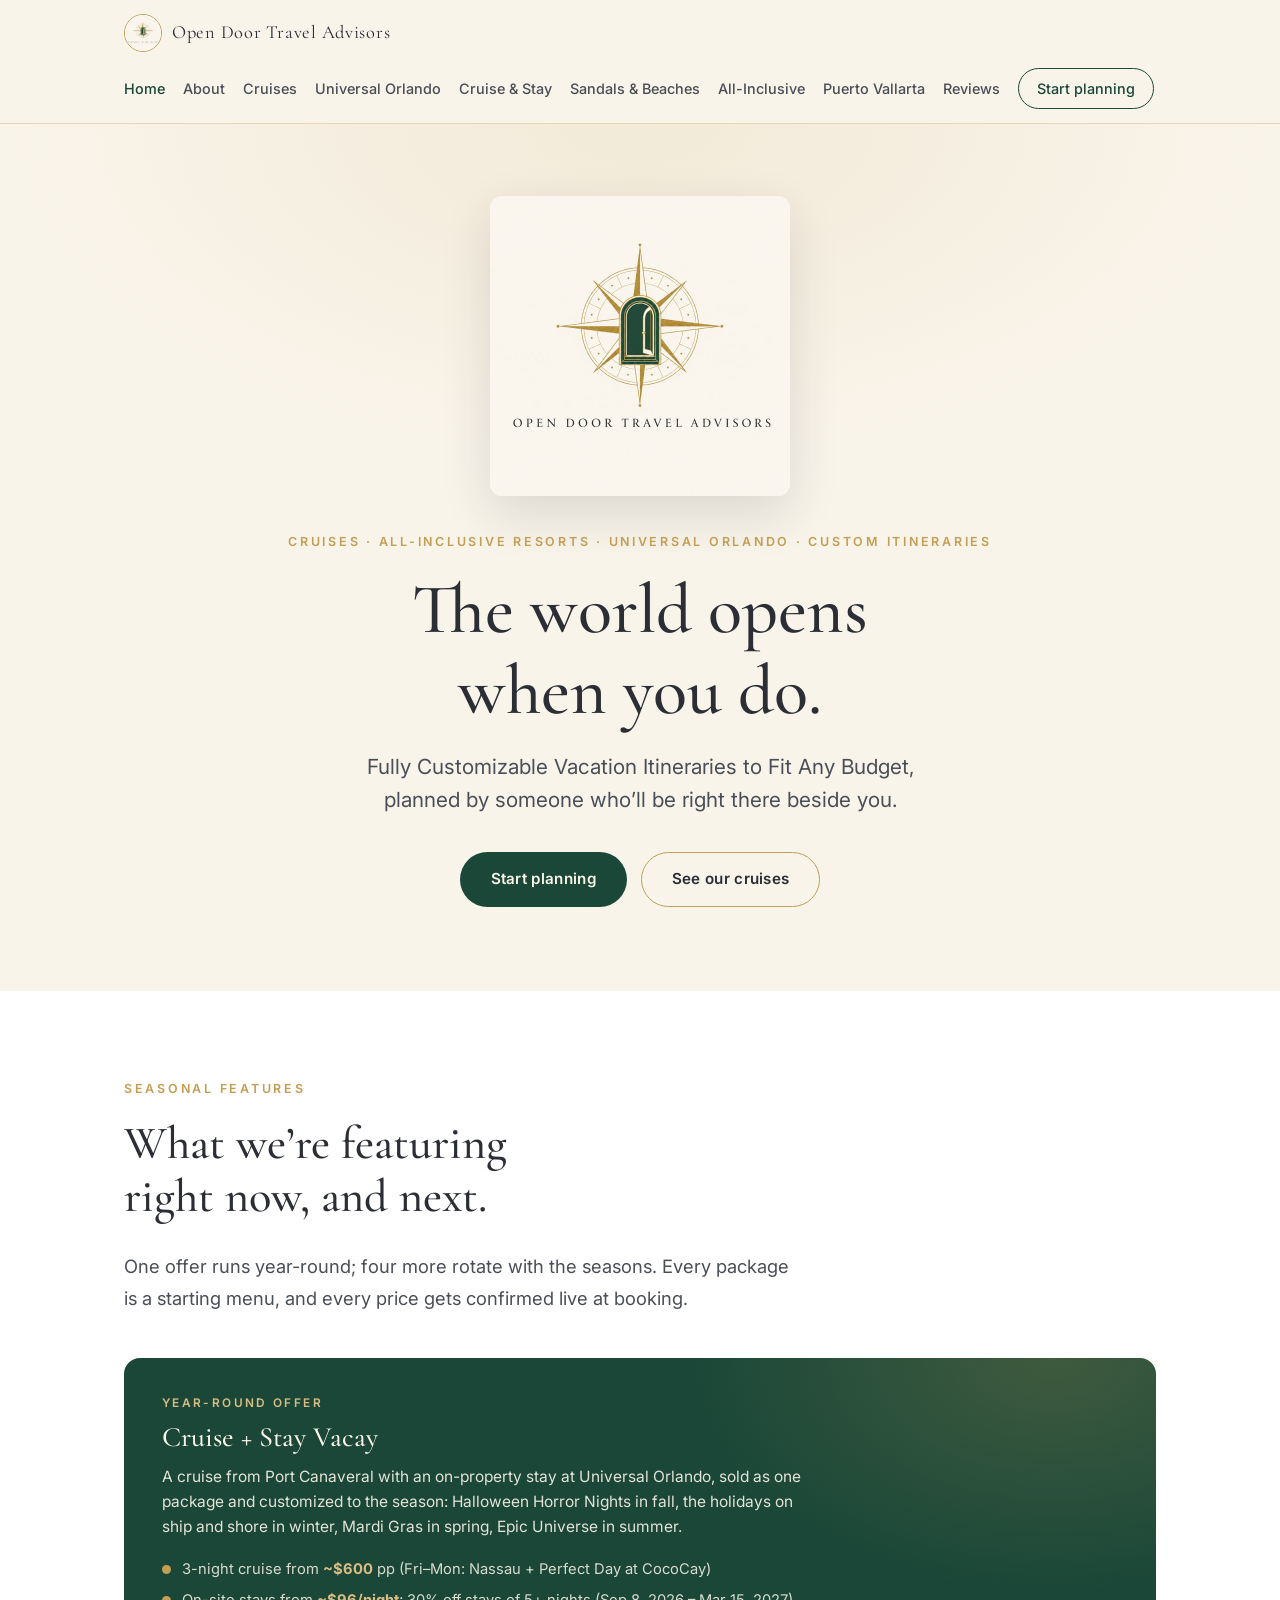
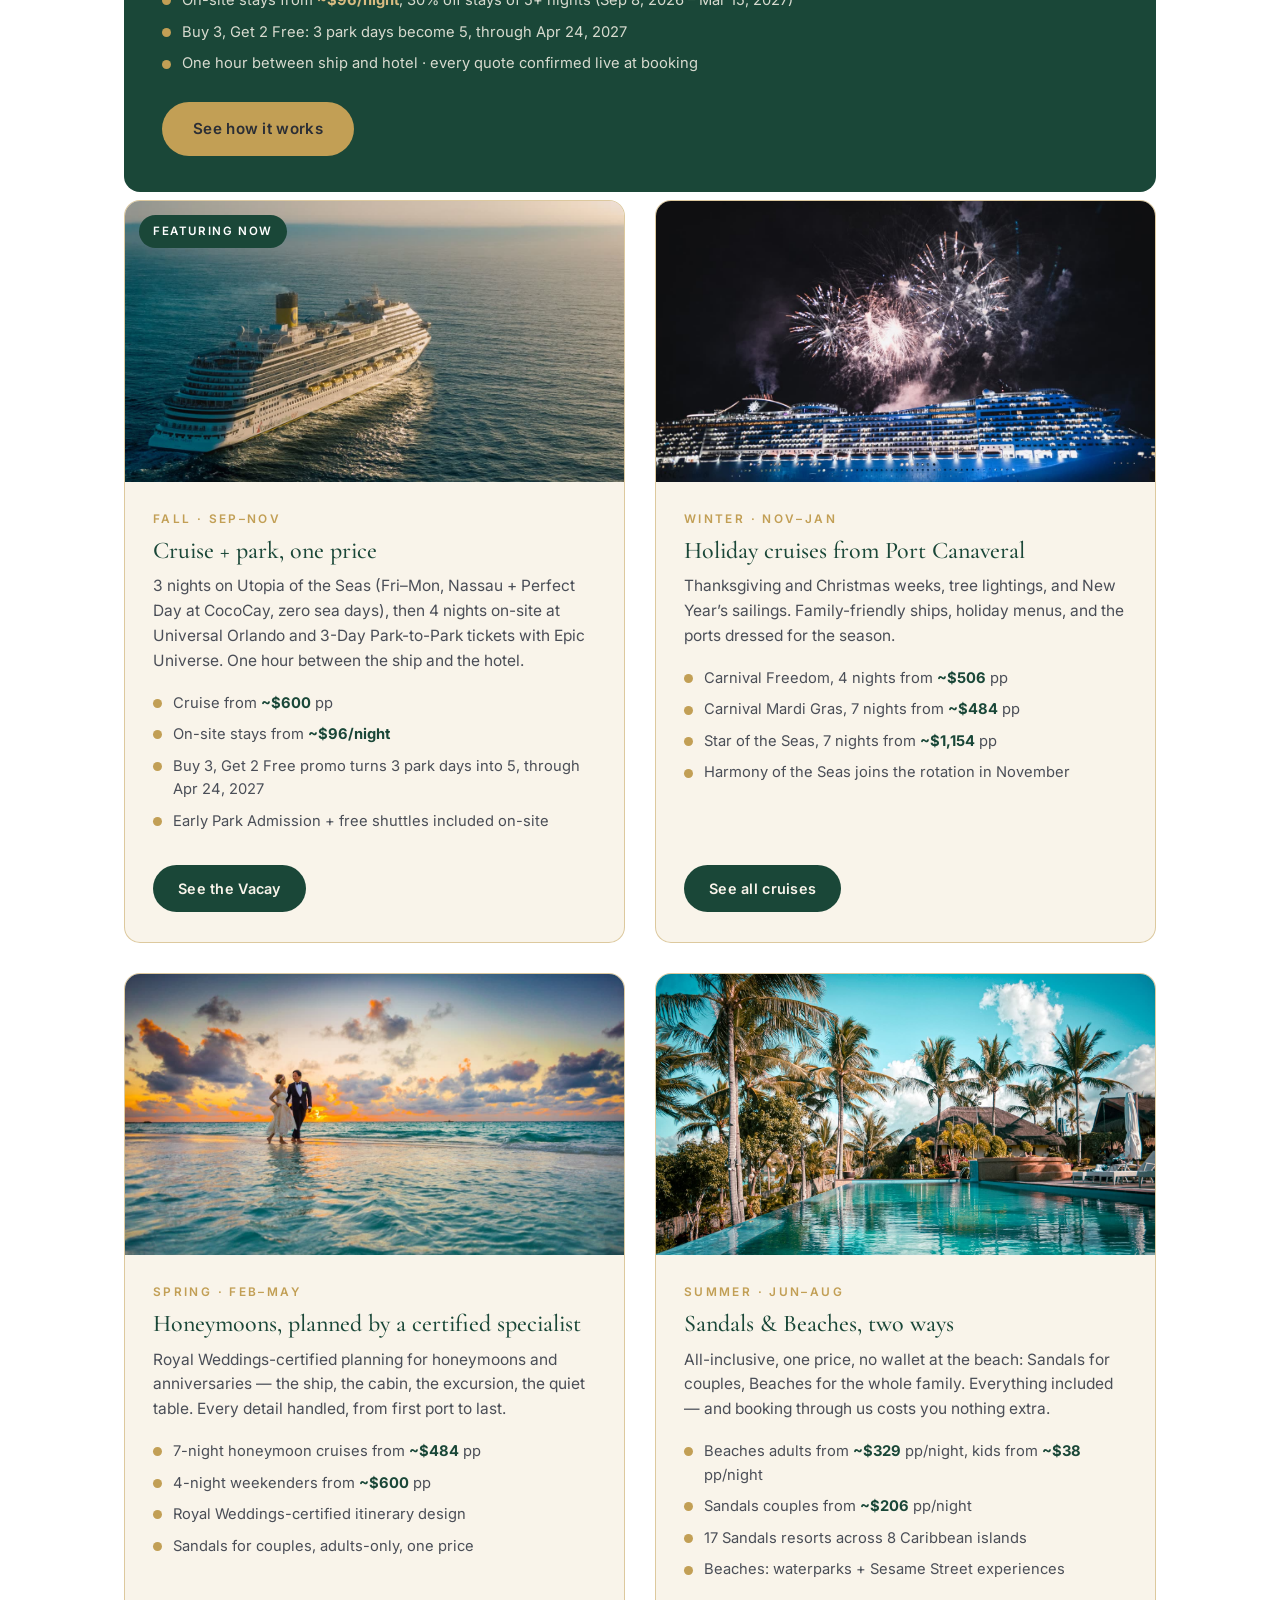
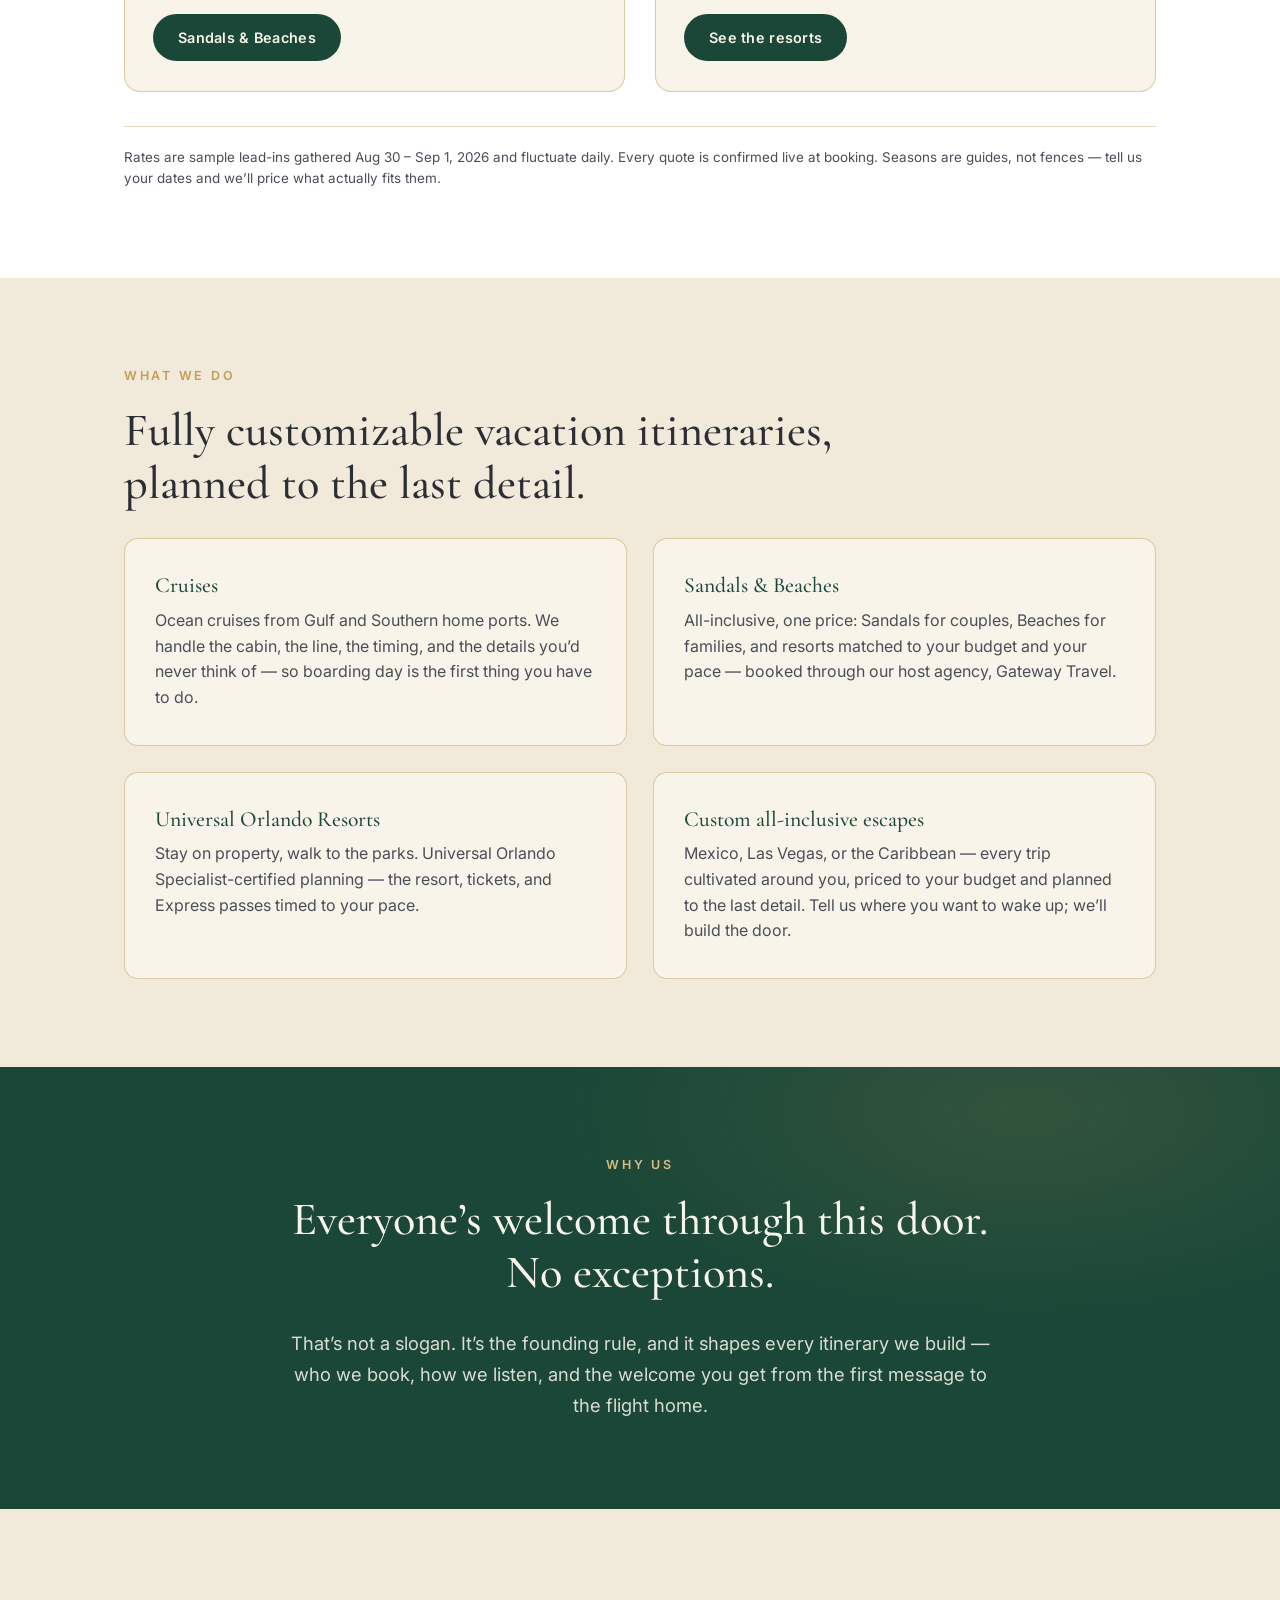
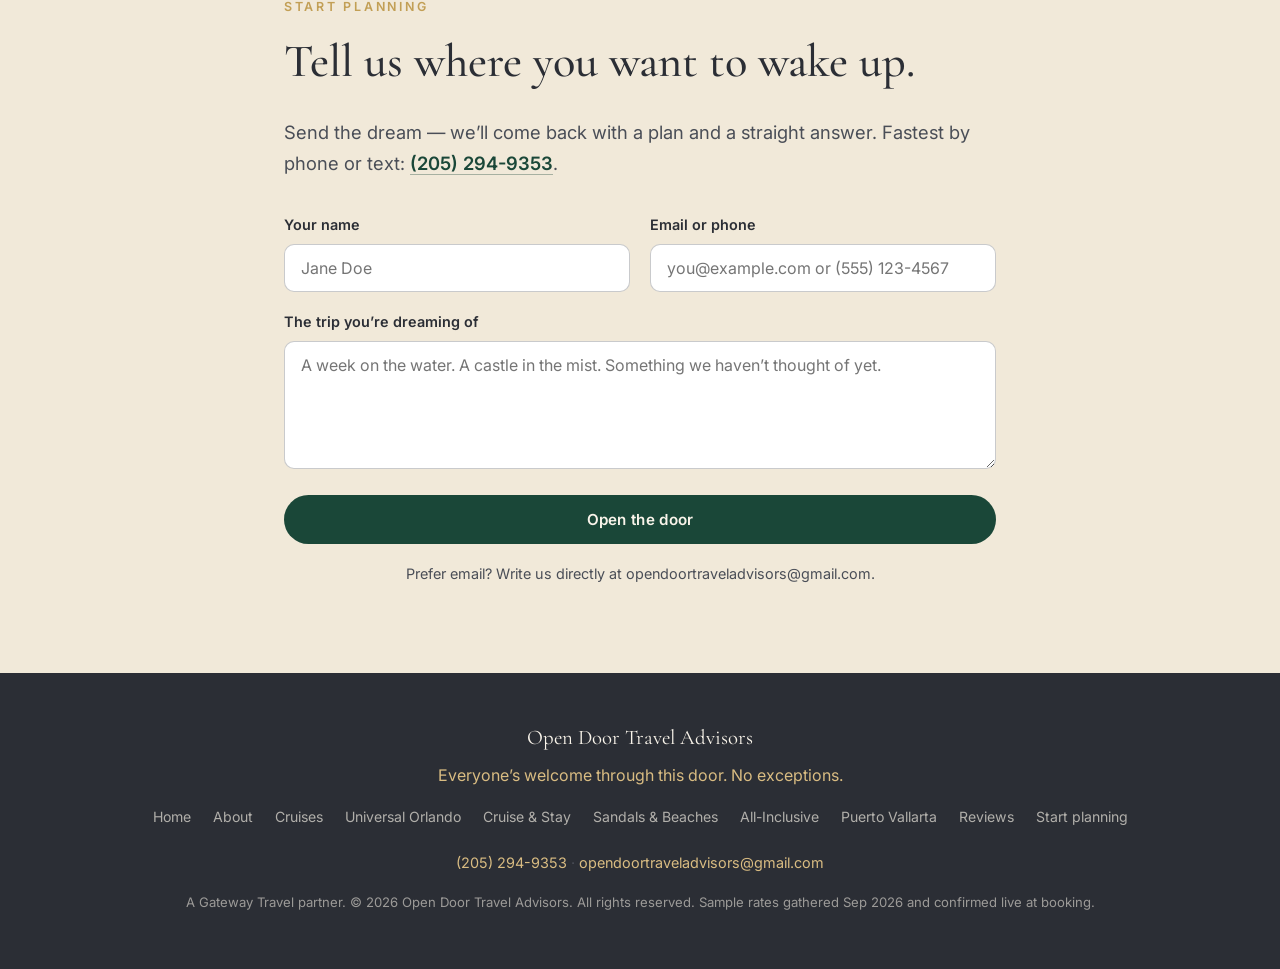
==== index.html @ 9aee435f "Add files via upload" ====
<!DOCTYPE html>
<html lang="en">
<head>
  <meta charset="UTF-8" />
  <meta name="viewport" content="width=device-width, initial-scale=1.0" />
  <title>Open Door Travel Advisors — The world opens when you do.</title>
  <meta name="description" content="Fully customizable vacation itineraries to fit any budget, planned by someone who'll be right there beside you. Everyone's welcome through this door. A Gateway Travel partner." />
  <meta property="og:title" content="Open Door Travel Advisors" />
  <meta property="og:description" content="Fully customizable vacation itineraries to fit any budget, planned by someone who'll be right there beside you. Everyone's welcome through this door. A Gateway Travel partner." />
  <meta property="og:type" content="website" />
  <meta property="og:image" content="logo_emerald.jpg" />
  <link rel="icon" href="logo_emerald.jpg" />
  <link rel="preconnect" href="https://fonts.googleapis.com" />
  <link rel="preconnect" href="https://fonts.gstatic.com" crossorigin />
  <link href="https://fonts.googleapis.com/css2?family=Cormorant+Garamond:ital,wght@0,400;0,500;0,600;1,400&family=Inter:wght@400;500;600&display=swap" rel="stylesheet" />
  <link rel="stylesheet" href="styles.css" />
</head>
<body>

  <header class="site-header">
    <div class="wrap header-inner">
      <a class="brand" href="index.html">
        <img class="brand-logo" src="logo_emerald.jpg" alt="Open Door Travel Advisors compass emblem" width="38" height="38" />
        <span class="brand-name">Open Door Travel Advisors</span>
      </a>
      <nav class="site-nav" aria-label="Main">
        <a href="index.html" aria-current="page">Home</a>
        <a href="about.html">About</a>
        <a href="cruises.html">Cruises</a>
        <a href="universal.html">Universal Orlando</a>
        <a href="universal-cruise-stay.html">Cruise & Stay</a>
        <a href="sandals-beaches.html">Sandals & Beaches</a>
        <a href="all-inclusive.html">All-Inclusive</a>
        <a href="pv-cruise-stay.html">Puerto Vallarta</a>
        <a href="reviews.html">Reviews</a>
        <a href="services.html" class="nav-cta">Start planning</a>
      </nav>
    </div>
  </header>


  <main>
    <!-- HERO -->
    <section class="hero">
      <div class="wrap hero-inner">
        <img class="hero-logo" src="logo_emerald.jpg" alt="Open Door Travel Advisors compass emblem" width="600" height="600" />
        <p class="eyebrow">Cruises &middot; All-inclusive resorts &middot; Universal Orlando &middot; Custom itineraries</p>
        <h1>The world opens<br />when you do.</h1>
        <p class="hero-sub">Fully Customizable Vacation Itineraries to Fit Any Budget, planned by someone who&rsquo;ll be right there beside you.</p>
        <div class="hero-actions">
          <a class="btn btn-primary" href="services.html">Start planning</a>
          <a class="btn btn-ghost" href="cruises.html">See our cruises</a>
        </div>
      </div>
    </section>

    <!-- SEASONAL FEATURES -->
    <section id="seasonal" class="section section-light">
      <div class="wrap">
        <p class="eyebrow">Seasonal features</p>
        <h2>What we&rsquo;re featuring<br />right now, and next.</h2>
        <p class="lead seasonal-lead">One offer runs year-round; four more rotate with the seasons. Every package is a starting menu, and every price gets confirmed live at booking.</p>

        <article class="yearband">
          <p class="yearband-kicker">Year-round offer</p>
          <h3>Cruise + Stay Vacay</h3>
          <p class="yearband-desc">A cruise from Port Canaveral with an on-property stay at Universal Orlando, sold as one package and customized to the season: Halloween Horror Nights in fall, the holidays on ship and shore in winter, Mardi Gras in spring, Epic Universe in summer.</p>
          <ul class="yearband-facts">
            <li>3-night cruise from <strong>~$600</strong> pp (Fri&ndash;Mon: Nassau + Perfect Day at CocoCay)</li>
            <li>On-site stays from <strong>~$96/night</strong>; 30% off stays of 5+ nights (Sep 8, 2026 &ndash; Mar 15, 2027)</li>
            <li>Buy 3, Get 2 Free: 3 park days become 5, through Apr 24, 2027</li>
            <li>One hour between ship and hotel &middot; every quote confirmed live at booking</li>
          </ul>
          <a class="btn btn-gold" href="universal-cruise-stay.html">See how it works</a>
        </article>

        <div class="season-grid">

          <article class="season-card">
            <div class="season-img">
              <img src="fall.jpg" alt="Cruise ship at golden hour" loading="lazy" />
              <span class="season-tag tag-now">Featuring now</span>
            </div>
            <div class="season-body">
              <p class="season-label">Fall &middot; Sep&ndash;Nov</p>
              <h3>Cruise + park, one price</h3>
              <p class="season-desc">3 nights on Utopia of the Seas (Fri&ndash;Mon, Nassau + Perfect Day at CocoCay, zero sea days), then 4 nights on-site at Universal Orlando and 3-Day Park-to-Park tickets with Epic Universe. One hour between the ship and the hotel.</p>
              <ul class="season-facts">
                <li>Cruise from <strong>~$600</strong> pp</li>
                <li>On-site stays from <strong>~$96/night</strong></li>
                <li>Buy 3, Get 2 Free promo turns 3 park days into 5, through Apr 24, 2027</li>
                <li>Early Park Admission + free shuttles included on-site</li>
              </ul>
              <a class="btn btn-primary btn-sm" href="universal-cruise-stay.html">See the Vacay</a>
            </div>
          </article>

          <article class="season-card">
            <div class="season-img">
              <img src="winter.jpg" alt="Illuminated cruise ship at night with fireworks" loading="lazy" />
            </div>
            <div class="season-body">
              <p class="season-label">Winter &middot; Nov&ndash;Jan</p>
              <h3>Holiday cruises from Port Canaveral</h3>
              <p class="season-desc">Thanksgiving and Christmas weeks, tree lightings, and New Year&rsquo;s sailings. Family-friendly ships, holiday menus, and the ports dressed for the season.</p>
              <ul class="season-facts">
                <li>Carnival Freedom, 4 nights from <strong>~$506</strong> pp</li>
                <li>Carnival Mardi Gras, 7 nights from <strong>~$484</strong> pp</li>
                <li>Star of the Seas, 7 nights from <strong>~$1,154</strong> pp</li>
                <li>Harmony of the Seas joins the rotation in November</li>
              </ul>
              <a class="btn btn-primary btn-sm" href="cruises.html">See all cruises</a>
            </div>
          </article>

          <article class="season-card">
            <div class="season-img">
              <img src="spring.jpg" alt="Newlywed couple walking on a tropical beach at sunset" loading="lazy" />
            </div>
            <div class="season-body">
              <p class="season-label">Spring &middot; Feb&ndash;May</p>
              <h3>Honeymoons, planned by a certified specialist</h3>
              <p class="season-desc">Royal Weddings-certified planning for honeymoons and anniversaries &mdash; the ship, the cabin, the excursion, the quiet table. Every detail handled, from first port to last.</p>
              <ul class="season-facts">
                <li>7-night honeymoon cruises from <strong>~$484</strong> pp</li>
                <li>4-night weekenders from <strong>~$600</strong> pp</li>
                <li>Royal Weddings-certified itinerary design</li>
                <li>Sandals for couples, adults-only, one price</li>
              </ul>
              <a class="btn btn-primary btn-sm" href="sandals-beaches.html">Sandals &amp; Beaches</a>
            </div>
          </article>

          <article class="season-card">
            <div class="season-img">
              <img src="resort.jpg" alt="Tropical all-inclusive resort pool with palm trees" loading="lazy" />
            </div>
            <div class="season-body">
              <p class="season-label">Summer &middot; Jun&ndash;Aug</p>
              <h3>Sandals &amp; Beaches, two ways</h3>
              <p class="season-desc">All-inclusive, one price, no wallet at the beach: Sandals for couples, Beaches for the whole family. Everything included &mdash; and booking through us costs you nothing extra.</p>
              <ul class="season-facts">
                <li>Beaches adults from <strong>~$329</strong> pp/night, kids from <strong>~$38</strong> pp/night</li>
                <li>Sandals couples from <strong>~$206</strong> pp/night</li>
                <li>17 Sandals resorts across 8 Caribbean islands</li>
                <li>Beaches: waterparks + Sesame Street experiences</li>
              </ul>
              <a class="btn btn-primary btn-sm" href="sandals-beaches.html">See the resorts</a>
            </div>
          </article>

        </div>

        <p class="season-disclaimer">Rates are sample lead-ins gathered Aug 30 &ndash; Sep 1, 2026 and fluctuate daily. Every quote is confirmed live at booking. Seasons are guides, not fences &mdash; tell us your dates and we&rsquo;ll price what actually fits them.</p>
      </div>
    </section>

    <!-- WHAT WE DO -->
    <section id="what-we-do" class="section section-light-alt">
      <div class="wrap">
        <p class="eyebrow">What we do</p>
        <h2>Fully customizable vacation itineraries,<br />planned to the last detail.</h2>
        <div class="cards">
          <article class="card">
            <h3><a class="card-link" href="cruises.html">Cruises</a></h3>
            <p>Ocean cruises from Gulf and Southern home ports. We handle the cabin, the line, the timing, and the details you&rsquo;d never think of &mdash; so boarding day is the first thing you have to do.</p>
          </article>
          <article class="card">
            <h3><a class="card-link" href="sandals-beaches.html">Sandals &amp; Beaches</a></h3>
            <p>All-inclusive, one price: Sandals for couples, Beaches for families, and resorts matched to your budget and your pace &mdash; booked through our host agency, Gateway Travel.</p>
          </article>
          <article class="card">
            <h3><a class="card-link" href="universal.html">Universal Orlando Resorts</a></h3>
            <p>Stay on property, walk to the parks. Universal Orlando Specialist-certified planning &mdash; the resort, tickets, and Express passes timed to your pace.</p>
          </article>
          <article class="card">
            <h3><a class="card-link" href="all-inclusive.html">Custom all-inclusive escapes</a></h3>
            <p>Mexico, Las Vegas, or the Caribbean &mdash; every trip cultivated around you, priced to your budget and planned to the last detail. Tell us where you want to wake up; we&rsquo;ll build the door.</p>
          </article>
        </div>
      </div>
    </section>

    <!-- WHY US -->
    <section id="why-us" class="section section-emerald">
      <div class="wrap narrow">
        <p class="eyebrow eyebrow-light">Why us</p>
        <h2>Everyone&rsquo;s welcome through this door. No exceptions.</h2>
        <p class="lead">That&rsquo;s not a slogan. It&rsquo;s the founding rule, and it shapes every itinerary we build &mdash; who we book, how we listen, and the welcome you get from the first message to the flight home.</p>
      </div>
    </section>

    <!-- CONTACT -->
    <section id="contact" class="section section-light-alt">
      <div class="wrap narrow">
        <p class="eyebrow">Start planning</p>
        <h2>Tell us where you want to wake up.</h2>
        <p class="lead">Send the dream &mdash; we&rsquo;ll come back with a plan and a straight answer. Fastest by phone or text: <a class="contact-link" href="tel:+12052949353">(205) 294-9353</a>.</p>
        <form class="contact-form" action="mailto:opendoortraveladvisors@gmail.com" method="post" enctype="text/plain">
          <div class="field-row">
            <label>Your name
              <input type="text" name="name" placeholder="Jane Doe" required />
            </label>
            <label>Email or phone
              <input type="text" name="contact" placeholder="you@example.com or (555) 123-4567" required />
            </label>
          </div>
          <label>The trip you&rsquo;re dreaming of
            <textarea name="dream" rows="5" placeholder="A week on the water. A castle in the mist. Something we haven&rsquo;t thought of yet." required></textarea>
          </label>
          <button class="btn btn-primary btn-block" type="submit">Open the door</button>
        </form>
        <p class="form-note">Prefer email? Write us directly at opendoortraveladvisors@gmail.com.</p>
      </div>
    </section>

  </main>

  <footer class="site-footer">
    <div class="wrap footer-inner">
      <p class="footer-brand">Open Door Travel Advisors</p>
      <p class="footer-tag">Everyone&rsquo;s welcome through this door. No exceptions.</p>
      <nav class="footer-links" aria-label="Footer">
        <a href="index.html">Home</a>
      <a href="about.html">About</a>
      <a href="cruises.html">Cruises</a>
      <a href="universal.html">Universal Orlando</a>
      <a href="universal-cruise-stay.html">Cruise & Stay</a>
      <a href="sandals-beaches.html">Sandals & Beaches</a>
      <a href="all-inclusive.html">All-Inclusive</a>
      <a href="pv-cruise-stay.html">Puerto Vallarta</a>
      <a href="reviews.html">Reviews</a>
        <a href="services.html">Start planning</a>
      </nav>
      <p class="footer-contact"><a href="tel:+12052949353">(205) 294-9353</a> &middot; <a href="mailto:opendoortraveladvisors@gmail.com">opendoortraveladvisors@gmail.com</a></p>
      <p class="footer-legal">A Gateway Travel partner. &copy; 2026 Open Door Travel Advisors. All rights reserved. Sample rates gathered Sep 2026 and confirmed live at booking.</p>
    </div>
  </footer>


</body>
</html>
---- styles.css ----
/* Open Door Travel Advisors — site v6 (multi-page)
   Palette: cream #F9F4EA · gold #C29F55 · charcoal #2B2E35 · emerald #1A4738
   Fonts: Cormorant Garamond (display serif) + Inter (body), system fallbacks. */

:root {
  --cream: #F9F4EA;
  --cream-deep: #F1E9D9;
  --gold: #C29F55;
  --gold-soft: #D9BC82;
  --charcoal: #2B2E35;
  --charcoal-soft: #4A4E57;
  --emerald: #1A4738;
  --emerald-soft: #2C6A55;
  --white: #FFFFFF;
  --serif: "Cormorant Garamond", Georgia, "Times New Roman", serif;
  --sans: "Inter", -apple-system, BlinkMacSystemFont, "Segoe UI", Roboto, Helvetica, Arial, sans-serif;
}

* { margin: 0; padding: 0; box-sizing: border-box; }

html { scroll-behavior: smooth; }

body {
  font-family: var(--sans);
  color: var(--charcoal);
  background: var(--cream);
  line-height: 1.6;
  -webkit-font-smoothing: antialiased;
}

.wrap { max-width: 1080px; margin: 0 auto; padding: 0 24px; }
.narrow { max-width: 760px; }

h1, h2, h3 { font-family: var(--serif); font-weight: 500; line-height: 1.15; }
h1 { font-size: clamp(2.6rem, 7vw, 4.4rem); }
h2 { font-size: clamp(1.9rem, 4.5vw, 2.9rem); margin-bottom: 28px; }
h3 { font-size: 1.35rem; margin-bottom: 10px; }

p { color: var(--charcoal-soft); }
.lead { font-size: 1.15rem; line-height: 1.7; }

.eyebrow {
  font-family: var(--sans);
  font-size: 0.78rem;
  font-weight: 600;
  letter-spacing: 0.22em;
  text-transform: uppercase;
  color: var(--gold);
  margin-bottom: 18px;
}
.eyebrow-light { color: var(--gold-soft); }

/* ---------- Header ---------- */
.site-header {
  position: sticky;
  top: 0;
  z-index: 10;
  background: rgba(249, 244, 234, 0.94);
  backdrop-filter: blur(6px);
  border-bottom: 1px solid rgba(194, 159, 85, 0.35);
}
.header-inner {
  display: flex;
  flex-wrap: wrap;
  align-items: center;
  justify-content: space-between;
  gap: 16px;
  padding-top: 14px;
  padding-bottom: 14px;
}
.brand {
  display: flex;
  align-items: center;
  gap: 10px;
  text-decoration: none;
  color: var(--charcoal);
}
.brand-glyph {
  display: inline-flex;
  align-items: center;
  justify-content: center;
  width: 34px;
  height: 34px;
  border: 1.5px solid var(--gold);
  border-radius: 50%;
  color: var(--emerald);
  font-size: 1.25rem;
}
.brand-name {
  font-family: var(--serif);
  font-size: 1.15rem;
  letter-spacing: 0.04em;
}
.brand-logo {
  width: 38px;
  height: 38px;
  border-radius: 50%;
  object-fit: cover;
  border: 1.5px solid var(--gold);
  flex-shrink: 0;
}
.site-nav { display: flex; align-items: center; flex-wrap: wrap; gap: 18px; }
.site-nav a {
  text-decoration: none;
  font-size: 0.9rem;
  font-weight: 500;
  color: var(--charcoal-soft);
  transition: color 0.2s;
  white-space: nowrap;
}
.site-nav a:hover { color: var(--emerald); }
.site-nav a[aria-current="page"] { color: var(--emerald); }
.nav-cta {
  color: var(--emerald) !important;
  border: 1px solid var(--emerald);
  border-radius: 999px;
  padding: 8px 18px;
}
.nav-cta:hover { background: var(--emerald); color: var(--cream) !important; }

/* ---------- Hero ---------- */
.hero {
  padding: 72px 0 84px;
  text-align: center;
  background:
    radial-gradient(ellipse 70% 55% at 50% 0%, rgba(194, 159, 85, 0.12), transparent 70%),
    var(--cream);
}
.hero-inner { display: flex; flex-direction: column; align-items: center; }
.hero-logo {
  width: clamp(180px, 34vw, 300px);
  height: auto;
  border-radius: 12px;
  box-shadow: 0 18px 50px rgba(43, 46, 53, 0.14);
  margin-bottom: 36px;
}
.hero h1 { margin-bottom: 18px; }
.hero-sub {
  font-size: clamp(1.05rem, 2.4vw, 1.3rem);
  max-width: 560px;
  margin-bottom: 36px;
}
.hero-actions { display: flex; gap: 14px; flex-wrap: wrap; justify-content: center; }

/* ---------- Interior page hero (v6) ---------- */
.page-hero {
  padding: 60px 0 56px;
  text-align: center;
  background:
    radial-gradient(ellipse 70% 55% at 50% 0%, rgba(194, 159, 85, 0.12), transparent 70%),
    var(--cream);
}
.page-hero-inner { display: flex; flex-direction: column; align-items: center; }
.page-hero h1 { font-size: clamp(2.2rem, 5.5vw, 3.5rem); margin-bottom: 16px; }
.page-hero .hero-sub { margin-bottom: 0; }

/* ---------- Buttons ---------- */
.btn {
  display: inline-block;
  font-family: var(--sans);
  font-size: 0.95rem;
  font-weight: 600;
  letter-spacing: 0.02em;
  text-decoration: none;
  padding: 14px 30px;
  border-radius: 999px;
  transition: all 0.2s;
  cursor: pointer;
  border: 1.5px solid transparent;
}
.btn-primary {
  background: var(--emerald);
  color: var(--cream);
}
.btn-primary:hover { background: var(--emerald-soft); }
.btn-ghost {
  border-color: var(--gold);
  color: var(--charcoal);
  background: transparent;
}
.btn-ghost:hover { background: var(--gold); color: var(--white); }
.btn-block { width: 100%; margin-top: 8px; }
.btn-sm { padding: 11px 24px; font-size: 0.9rem; align-self: flex-start; margin-top: auto; }
.btn-gold {
  background: var(--gold);
  color: var(--charcoal);
}
.btn-gold:hover { background: var(--gold-soft); color: var(--charcoal); }

/* ---------- Sections ---------- */
.section { padding: 88px 0; }
.section-light { background: var(--white); }
.section-light-alt { background: var(--cream-deep); }
.section-emerald {
  background:
    radial-gradient(ellipse 60% 80% at 80% 10%, rgba(194, 159, 85, 0.14), transparent 60%),
    var(--emerald);
  text-align: center;
}
.section-emerald h2 { color: var(--cream); }
.section-emerald .lead { color: rgba(249, 244, 234, 0.86); }

/* ---------- Cards ---------- */
.cards {
  display: grid;
  grid-template-columns: 1fr 1fr;
  gap: 26px;
  margin-top: 12px;
}
.card {
  border: 1px solid rgba(194, 159, 85, 0.5);
  border-radius: 14px;
  padding: 34px 30px;
  background: var(--cream);
}
.card h3 { color: var(--emerald); }
.card p { margin-bottom: 0; }
.card-link {
  color: var(--emerald);
  text-decoration: none;
}
.card-link:hover { text-decoration: underline; }

.cards-3 {
  display: grid;
  grid-template-columns: repeat(3, 1fr);
  gap: 24px;
  margin-top: 12px;
}

/* ---------- Steps ---------- */
.steps {
  list-style: none;
  display: grid;
  grid-template-columns: repeat(3, 1fr);
  gap: 26px;
  margin-top: 12px;
}
.steps li {
  border-top: 2px solid var(--gold);
  padding-top: 22px;
}
.step-num {
  display: block;
  font-family: var(--serif);
  font-size: 1.6rem;
  color: var(--gold);
  margin-bottom: 10px;
}
.steps h3 { font-size: 1.25rem; }
.steps p { font-size: 0.95rem; }

/* ---------- Contact ---------- */
.contact-form { margin-top: 34px; text-align: left; }
.field-row {
  display: grid;
  grid-template-columns: 1fr 1fr;
  gap: 20px;
}
.contact-form label {
  display: block;
  font-size: 0.9rem;
  font-weight: 600;
  margin-bottom: 18px;
  color: var(--charcoal);
}
.contact-form input,
.contact-form textarea,
.contact-form select {
  display: block;
  width: 100%;
  margin-top: 8px;
  font-family: var(--sans);
  font-size: 1rem;
  color: var(--charcoal);
  background: var(--white);
  border: 1px solid rgba(43, 46, 53, 0.25);
  border-radius: 10px;
  padding: 13px 16px;
  transition: border-color 0.2s;
}
.contact-form input:focus,
.contact-form textarea:focus,
.contact-form select:focus {
  outline: none;
  border-color: var(--gold);
  box-shadow: 0 0 0 3px rgba(194, 159, 85, 0.2);
}
.form-note {
  margin-top: 18px;
  font-size: 0.9rem;
  text-align: center;
}

/* ---------- Footer ---------- */
.site-footer {
  background: var(--charcoal);
  color: rgba(249, 244, 234, 0.75);
  padding: 48px 0 56px;
  text-align: center;
}
.footer-brand {
  font-family: var(--serif);
  font-size: 1.3rem;
  color: var(--cream);
  margin-bottom: 8px;
}
.footer-tag { color: var(--gold-soft); margin-bottom: 18px; }
.footer-links {
  display: flex;
  flex-wrap: wrap;
  justify-content: center;
  gap: 8px 22px;
  margin-bottom: 22px;
}
.footer-links a {
  color: rgba(249, 244, 234, 0.65);
  text-decoration: none;
  font-size: 0.88rem;
}
.footer-links a:hover { color: var(--gold-soft); }
.footer-contact { font-size: 0.9rem; margin-bottom: 18px; }
.footer-contact a { color: var(--gold-soft); text-decoration: none; }
.footer-contact a:hover { text-decoration: underline; }
.footer-legal {
  font-size: 0.82rem;
  color: rgba(249, 244, 234, 0.55);
}

/* ---------- Seasonal features ---------- */
.seasonal-lead { max-width: 680px; margin-bottom: 44px; }

.season-grid {
  display: grid;
  grid-template-columns: 1fr 1fr;
  gap: 30px;
}

.season-card {
  border: 1px solid rgba(194, 159, 85, 0.5);
  border-radius: 16px;
  overflow: hidden;
  background: var(--cream);
  display: flex;
  flex-direction: column;
}

.season-img {
  position: relative;
  aspect-ratio: 16 / 9;
  overflow: hidden;
  background: var(--charcoal);
}
.season-img img {
  width: 100%;
  height: 100%;
  object-fit: cover;
  display: block;
}

.season-tag {
  position: absolute;
  top: 14px;
  left: 14px;
  font-size: 0.72rem;
  font-weight: 600;
  letter-spacing: 0.14em;
  text-transform: uppercase;
  padding: 7px 14px;
  border-radius: 999px;
  color: var(--white);
}
.tag-now { background: var(--emerald); }

.season-body {
  padding: 28px 28px 30px;
  display: flex;
  flex-direction: column;
  flex: 1;
}

.season-label {
  font-size: 0.74rem;
  font-weight: 600;
  letter-spacing: 0.2em;
  text-transform: uppercase;
  color: var(--gold);
  margin-bottom: 8px;
}

.season-body h3 { color: var(--emerald); font-size: 1.5rem; }

.season-desc { font-size: 0.97rem; margin-bottom: 18px; }

.season-facts {
  list-style: none;
  margin: 0 0 24px;
  padding: 0;
}
.season-facts li {
  position: relative;
  padding-left: 20px;
  font-size: 0.92rem;
  color: var(--charcoal-soft);
  margin-bottom: 8px;
}
.season-facts li::before {
  content: "";
  position: absolute;
  left: 0;
  top: 0.5em;
  width: 9px;
  height: 9px;
  border-radius: 50%;
  background: var(--gold);
}
.season-facts strong { color: var(--emerald); }

/* ---------- Year-round offer band ---------- */
.yearband {
  margin: 34px 0 8px;
  border-radius: 16px;
  background:
    radial-gradient(ellipse 60% 90% at 90% 0%, rgba(194, 159, 85, 0.22), transparent 60%),
    var(--emerald);
  color: var(--cream);
  padding: 36px 38px;
}
.yearband-kicker {
  font-size: 0.74rem;
  font-weight: 600;
  letter-spacing: 0.2em;
  text-transform: uppercase;
  color: var(--gold-soft);
  margin-bottom: 8px;
}
.yearband h3 { color: var(--cream); font-size: 1.75rem; margin-bottom: 12px; }
.yearband-desc {
  font-size: 0.97rem;
  color: rgba(249, 244, 234, 0.9);
  margin-bottom: 18px;
  max-width: 640px;
}
.yearband-facts {
  list-style: none;
  margin: 0 0 26px;
  padding: 0;
  max-width: 640px;
}
.yearband-facts li {
  position: relative;
  padding-left: 20px;
  font-size: 0.92rem;
  color: rgba(249, 244, 234, 0.85);
  margin-bottom: 8px;
}
.yearband-facts li::before {
  content: "";
  position: absolute;
  left: 0;
  top: 0.5em;
  width: 9px;
  height: 9px;
  border-radius: 50%;
  background: var(--gold);
}
.yearband-facts strong { color: var(--gold-soft); }

.season-disclaimer {
  margin-top: 34px;
  font-size: 0.84rem;
  color: var(--charcoal-soft);
  border-top: 1px solid rgba(194, 159, 85, 0.4);
  padding-top: 20px;
}

.contact-link {
  color: var(--emerald);
  font-weight: 600;
  text-decoration: none;
  border-bottom: 1px solid rgba(26, 71, 56, 0.35);
}
.contact-link:hover { border-bottom-color: var(--emerald); }

/* ---------- Interior page extras (v6) ---------- */
.split {
  display: grid;
  grid-template-columns: 1.05fr 0.95fr;
  gap: 44px;
  align-items: center;
}
.split img {
  width: 100%;
  border-radius: 14px;
  box-shadow: 0 14px 40px rgba(43, 46, 53, 0.12);
  display: block;
}
.split h2 { margin-bottom: 16px; }
.split p { margin-bottom: 14px; }
.split ul { margin: 0 0 14px 20px; }
.split li { color: var(--charcoal-soft); margin-bottom: 8px; }

.price-grid {
  display: grid;
  grid-template-columns: 1fr 1fr;
  gap: 20px;
  margin-top: 12px;
}
.price-box {
  border: 1px solid rgba(194, 159, 85, 0.5);
  border-radius: 12px;
  padding: 26px 28px;
  background: var(--cream);
}
.price-box h3 { color: var(--emerald); font-size: 1.2rem; }
.price-box .price {
  font-family: var(--serif);
  font-size: 2rem;
  color: var(--emerald);
  line-height: 1.1;
  margin: 6px 0 10px;
}
.price-box .price small {
  font-family: var(--sans);
  font-size: 0.92rem;
  color: var(--charcoal-soft);
  font-weight: 400;
}
.price-box p { font-size: 0.93rem; margin-bottom: 0; }

.note-box {
  border-left: 3px solid var(--gold);
  background: var(--cream-deep);
  padding: 20px 24px;
  border-radius: 0 12px 12px 0;
  font-size: 0.95rem;
  margin-top: 30px;
}
.note-box p { margin: 0; color: var(--charcoal); }

.checklist { list-style: none; padding: 0; margin: 6px 0 0; }
.checklist li {
  position: relative;
  padding-left: 28px;
  margin-bottom: 12px;
  color: var(--charcoal-soft);
  font-size: 0.97rem;
}
.checklist li::before {
  content: "\2713";
  position: absolute;
  left: 0;
  top: 0;
  color: var(--emerald);
  font-weight: 700;
}

.testimonial {
  border-left: 3px solid var(--gold);
  background: var(--cream);
  border-radius: 0 14px 14px 0;
  padding: 26px 30px;
  margin-bottom: 22px;
}
.testimonial p { font-style: italic; margin-bottom: 10px; }
.testimonial .who {
  font-style: normal;
  font-size: 0.85rem;
  font-weight: 600;
  color: var(--emerald);
}

/* ---------- Responsive ---------- */
@media (max-width: 820px) {
  .cards, .steps, .field-row, .cards-3, .season-grid, .price-grid, .split { grid-template-columns: 1fr; }
  .section { padding: 64px 0; }
  .hero { padding: 56px 0 64px; }
  .page-hero { padding: 48px 0 44px; }
  .yearband { padding: 28px 22px; }
  .site-nav {
    order: 3;
    width: 100%;
    justify-content: flex-start;
    flex-wrap: nowrap;
    overflow-x: auto;
    padding-bottom: 6px;
    -webkit-overflow-scrolling: touch;
  }
}
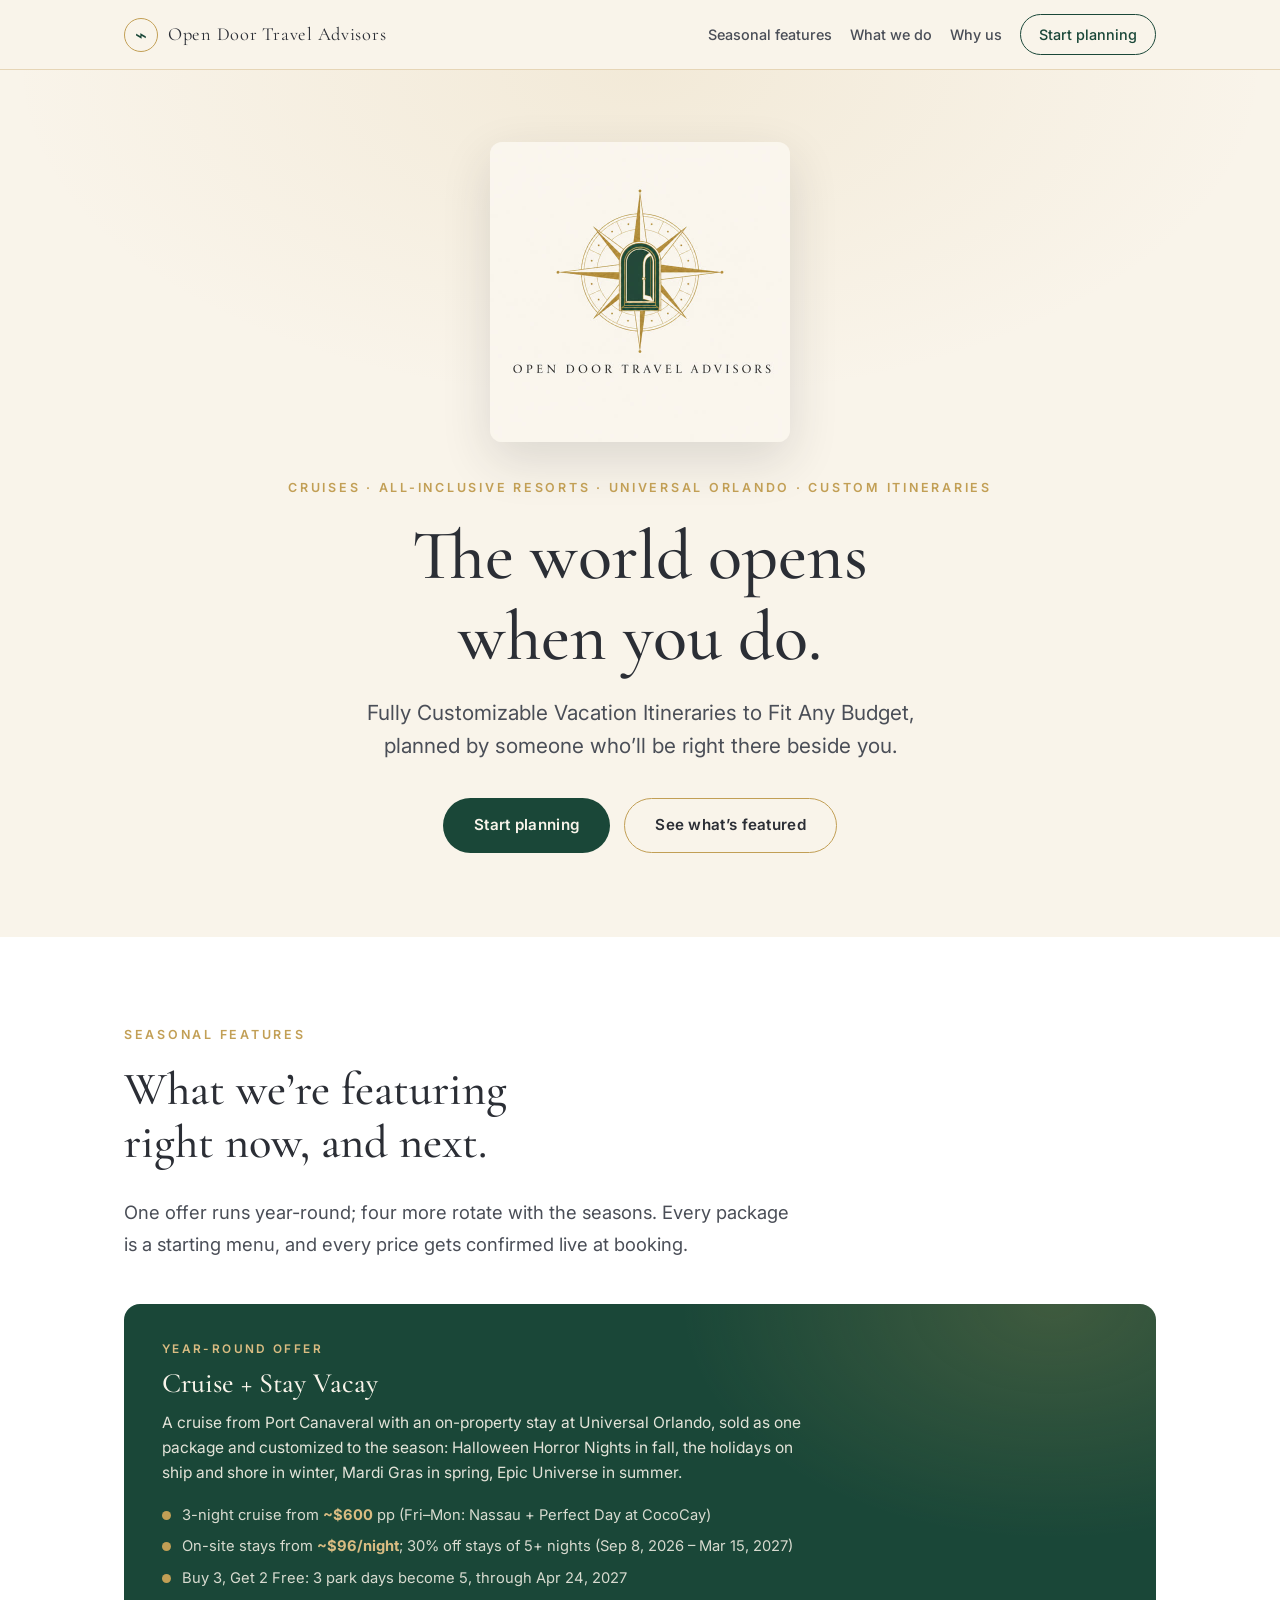
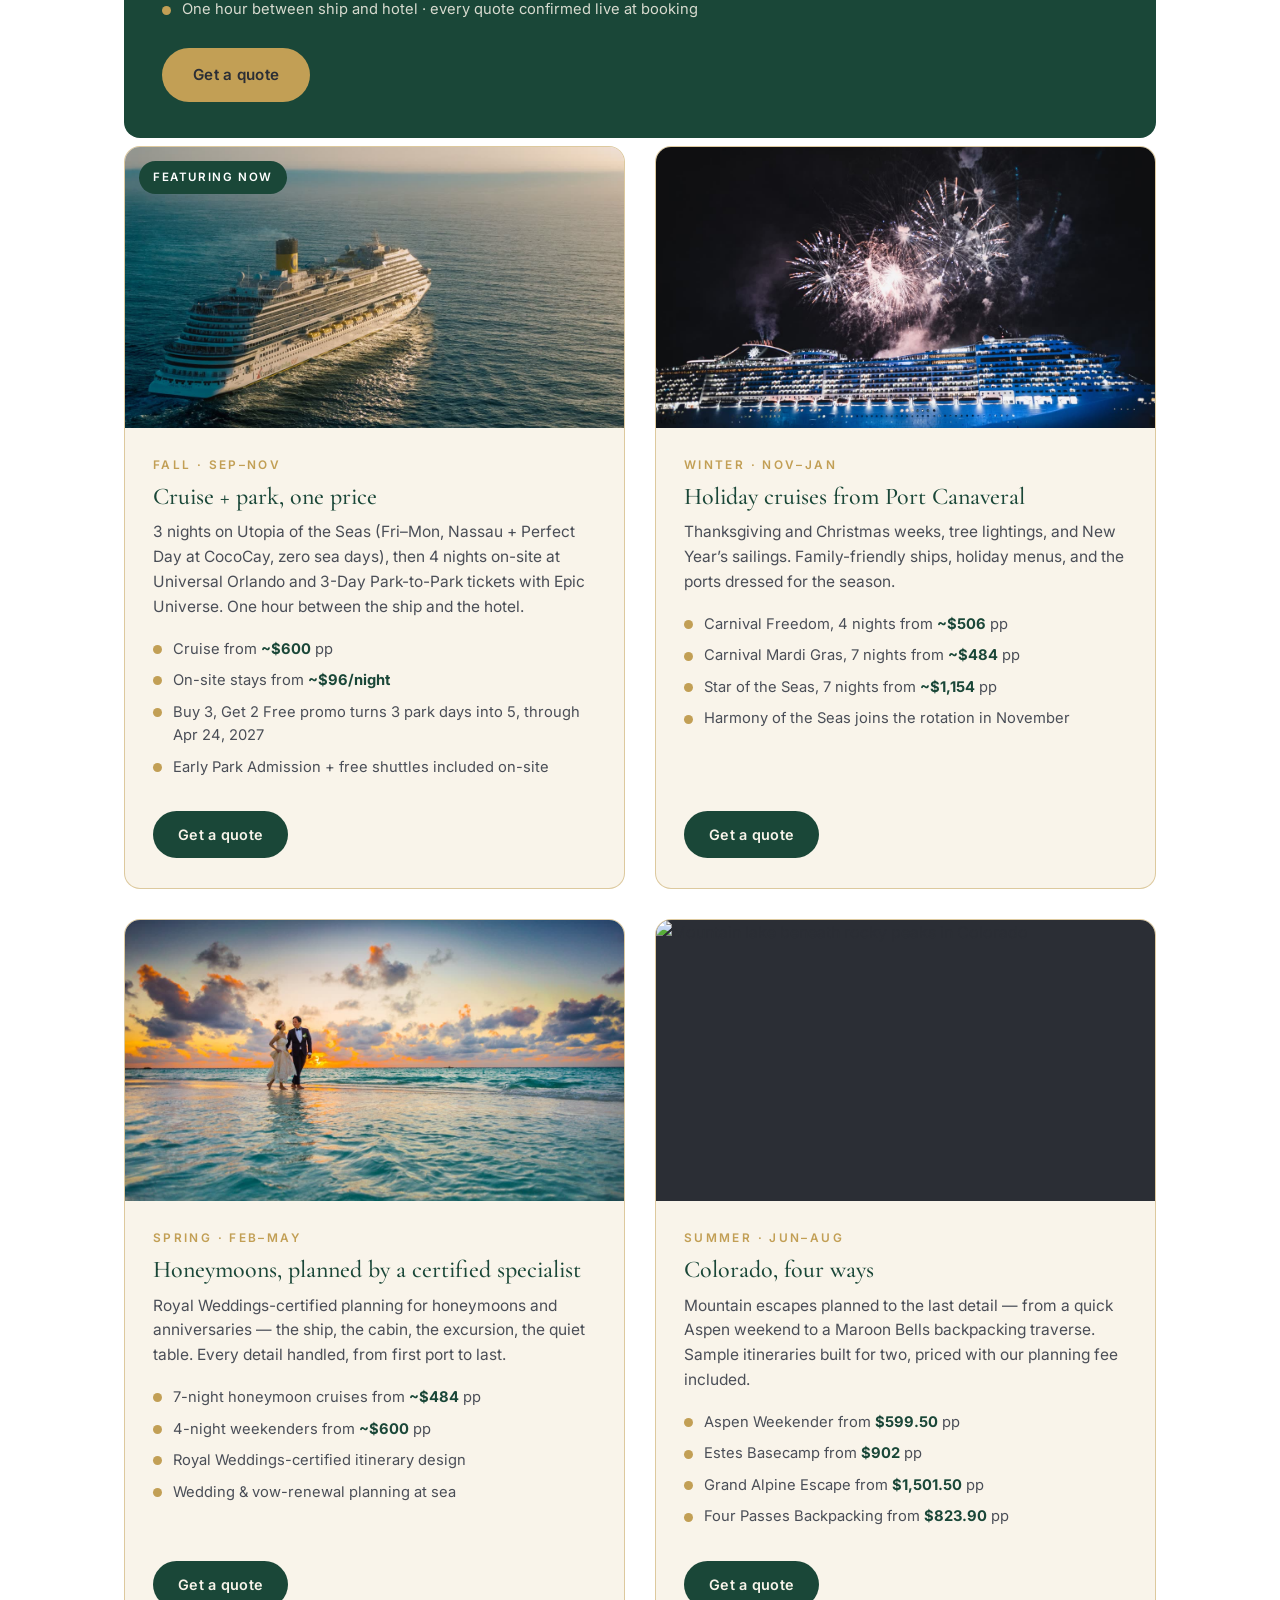
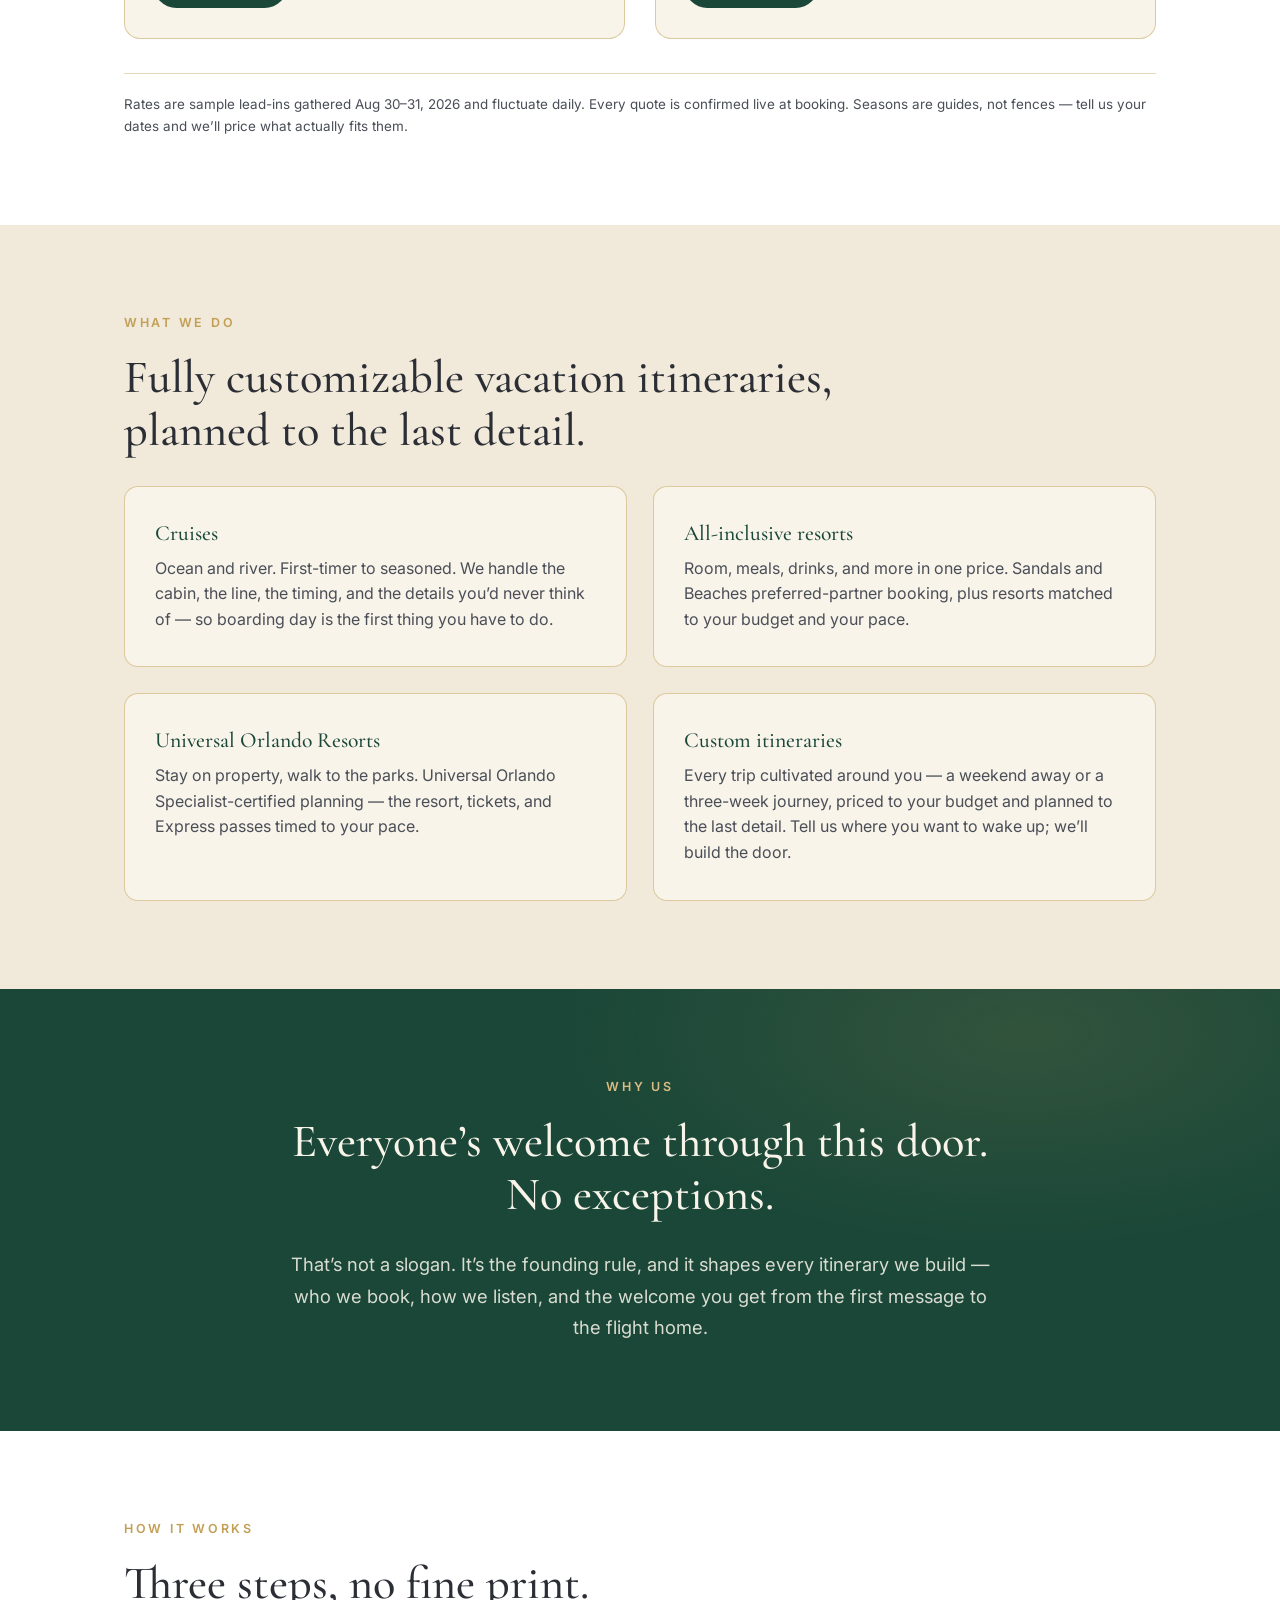
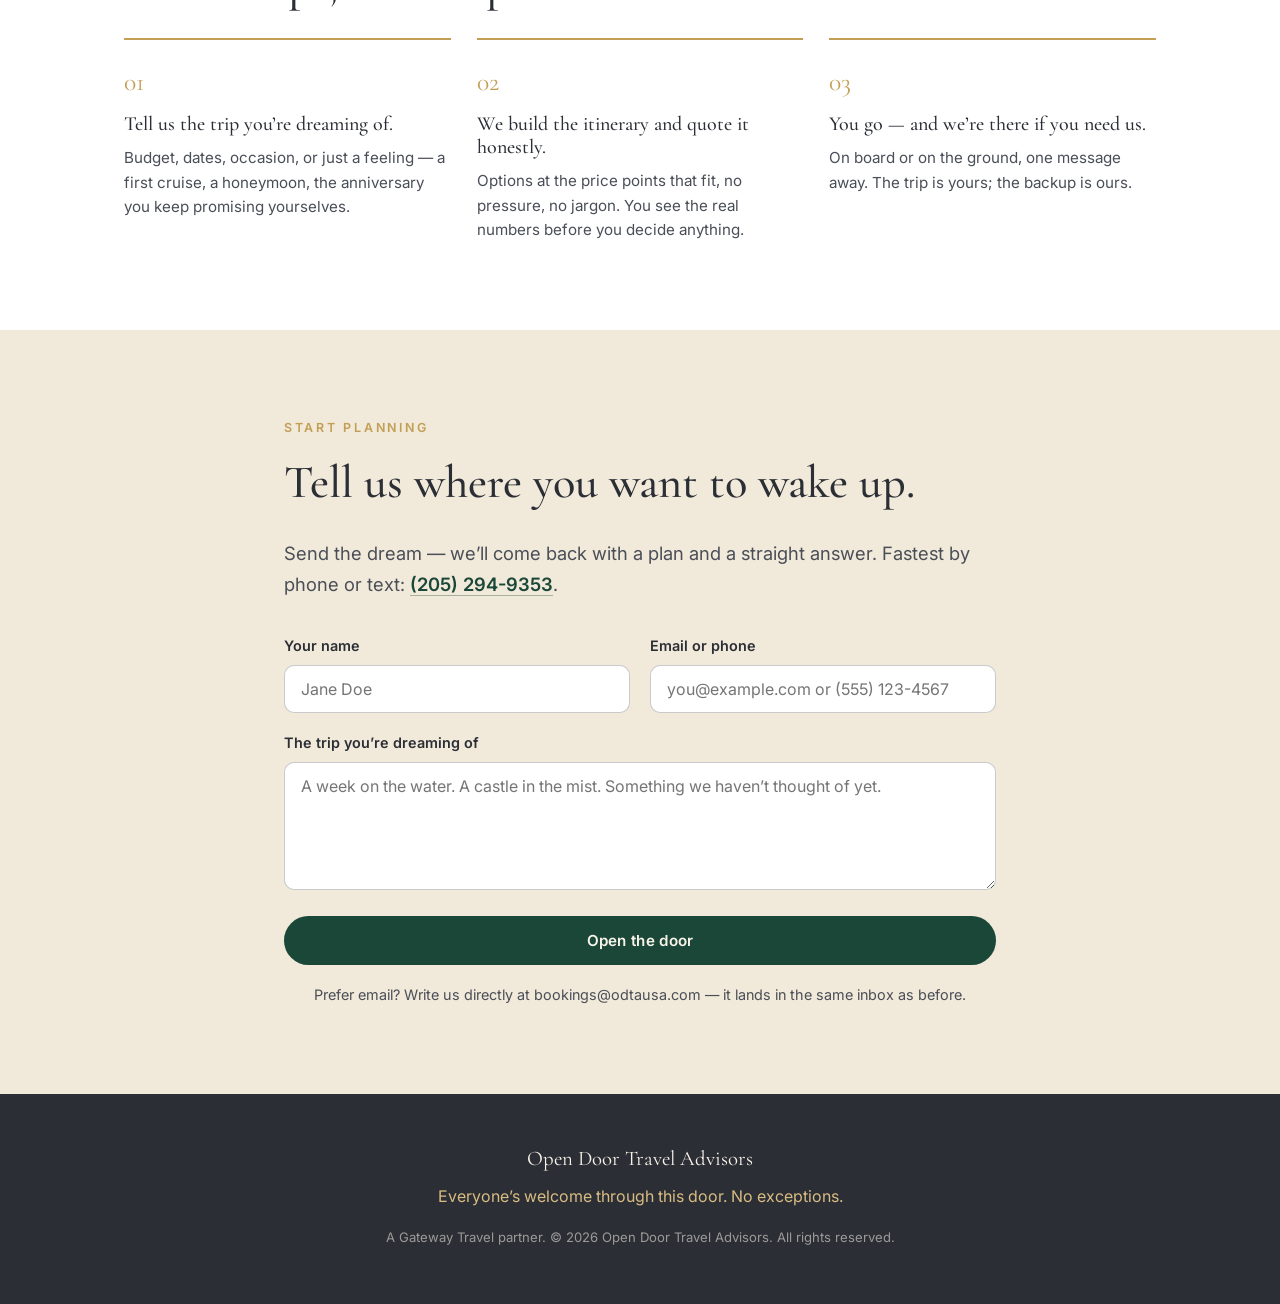
==== commit d3b1dc36: "Rename index (1).html to index.html" ====
--- a/index.html
+++ b/index.html
@@ -6,7 +6,7 @@
   <title>Open Door Travel Advisors — The world opens when you do.</title>
   <meta name="description" content="Fully customizable vacation itineraries to fit any budget, planned by someone who'll be right there beside you. Everyone's welcome through this door. A Gateway Travel partner." />
   <meta property="og:title" content="Open Door Travel Advisors" />
-  <meta property="og:description" content="Fully customizable vacation itineraries to fit any budget, planned by someone who'll be right there beside you. Everyone's welcome through this door. A Gateway Travel partner." />
+  <meta property="og:description" content="Fully customizable vacation itineraries to fit any budget, planned by someone who'll be right there beside you. Everyone's welcome through this door." />
   <meta property="og:type" content="website" />
   <meta property="og:image" content="logo_emerald.jpg" />
   <link rel="icon" href="logo_emerald.jpg" />
@@ -19,27 +19,21 @@
 
   <header class="site-header">
     <div class="wrap header-inner">
-      <a class="brand" href="index.html">
-        <img class="brand-logo" src="logo_emerald.jpg" alt="Open Door Travel Advisors compass emblem" width="38" height="38" />
+      <a class="brand" href="#top">
+        <span class="brand-glyph" aria-hidden="true">⌁</span>
         <span class="brand-name">Open Door Travel Advisors</span>
       </a>
       <nav class="site-nav" aria-label="Main">
-        <a href="index.html" aria-current="page">Home</a>
-        <a href="about.html">About</a>
-        <a href="cruises.html">Cruises</a>
-        <a href="universal.html">Universal Orlando</a>
-        <a href="universal-cruise-stay.html">Cruise & Stay</a>
-        <a href="sandals-beaches.html">Sandals & Beaches</a>
-        <a href="all-inclusive.html">All-Inclusive</a>
-        <a href="pv-cruise-stay.html">Puerto Vallarta</a>
-        <a href="reviews.html">Reviews</a>
-        <a href="services.html" class="nav-cta">Start planning</a>
+        <a href="#seasonal">Seasonal features</a>
+        <a href="#what-we-do">What we do</a>
+        <a href="#why-us">Why us</a>
+        <a href="#contact" class="nav-cta">Start planning</a>
       </nav>
     </div>
   </header>
 
-
-  <main>
+  <main id="top">
+
     <!-- HERO -->
     <section class="hero">
       <div class="wrap hero-inner">
@@ -48,8 +42,8 @@
         <h1>The world opens<br />when you do.</h1>
         <p class="hero-sub">Fully Customizable Vacation Itineraries to Fit Any Budget, planned by someone who&rsquo;ll be right there beside you.</p>
         <div class="hero-actions">
-          <a class="btn btn-primary" href="services.html">Start planning</a>
-          <a class="btn btn-ghost" href="cruises.html">See our cruises</a>
+          <a class="btn btn-primary" href="#contact">Start planning</a>
+          <a class="btn btn-ghost" href="#seasonal">See what&rsquo;s featured</a>
         </div>
       </div>
     </section>
@@ -71,7 +65,7 @@
             <li>Buy 3, Get 2 Free: 3 park days become 5, through Apr 24, 2027</li>
             <li>One hour between ship and hotel &middot; every quote confirmed live at booking</li>
           </ul>
-          <a class="btn btn-gold" href="universal-cruise-stay.html">See how it works</a>
+          <a class="btn btn-gold" href="#contact">Get a quote</a>
         </article>
 
         <div class="season-grid">
@@ -91,7 +85,7 @@
                 <li>Buy 3, Get 2 Free promo turns 3 park days into 5, through Apr 24, 2027</li>
                 <li>Early Park Admission + free shuttles included on-site</li>
               </ul>
-              <a class="btn btn-primary btn-sm" href="universal-cruise-stay.html">See the Vacay</a>
+              <a class="btn btn-primary btn-sm" href="#contact">Get a quote</a>
             </div>
           </article>
 
@@ -109,7 +103,7 @@
                 <li>Star of the Seas, 7 nights from <strong>~$1,154</strong> pp</li>
                 <li>Harmony of the Seas joins the rotation in November</li>
               </ul>
-              <a class="btn btn-primary btn-sm" href="cruises.html">See all cruises</a>
+              <a class="btn btn-primary btn-sm" href="#contact">Get a quote</a>
             </div>
           </article>
 
@@ -125,33 +119,33 @@
                 <li>7-night honeymoon cruises from <strong>~$484</strong> pp</li>
                 <li>4-night weekenders from <strong>~$600</strong> pp</li>
                 <li>Royal Weddings-certified itinerary design</li>
-                <li>Sandals for couples, adults-only, one price</li>
-              </ul>
-              <a class="btn btn-primary btn-sm" href="sandals-beaches.html">Sandals &amp; Beaches</a>
-            </div>
-          </article>
-
-          <article class="season-card">
-            <div class="season-img">
-              <img src="resort.jpg" alt="Tropical all-inclusive resort pool with palm trees" loading="lazy" />
+                <li>Wedding &amp; vow-renewal planning at sea</li>
+              </ul>
+              <a class="btn btn-primary btn-sm" href="#contact">Get a quote</a>
+            </div>
+          </article>
+
+          <article class="season-card">
+            <div class="season-img">
+              <img src="summer_colorado.jpg" alt="Mountain lake beneath rocky peaks in Colorado" loading="lazy" />
             </div>
             <div class="season-body">
               <p class="season-label">Summer &middot; Jun&ndash;Aug</p>
-              <h3>Sandals &amp; Beaches, two ways</h3>
-              <p class="season-desc">All-inclusive, one price, no wallet at the beach: Sandals for couples, Beaches for the whole family. Everything included &mdash; and booking through us costs you nothing extra.</p>
-              <ul class="season-facts">
-                <li>Beaches adults from <strong>~$329</strong> pp/night, kids from <strong>~$38</strong> pp/night</li>
-                <li>Sandals couples from <strong>~$206</strong> pp/night</li>
-                <li>17 Sandals resorts across 8 Caribbean islands</li>
-                <li>Beaches: waterparks + Sesame Street experiences</li>
-              </ul>
-              <a class="btn btn-primary btn-sm" href="sandals-beaches.html">See the resorts</a>
+              <h3>Colorado, four ways</h3>
+              <p class="season-desc">Mountain escapes planned to the last detail &mdash; from a quick Aspen weekend to a Maroon Bells backpacking traverse. Sample itineraries built for two, priced with our planning fee included.</p>
+              <ul class="season-facts">
+                <li>Aspen Weekender from <strong>$599.50</strong> pp</li>
+                <li>Estes Basecamp from <strong>$902</strong> pp</li>
+                <li>Grand Alpine Escape from <strong>$1,501.50</strong> pp</li>
+                <li>Four Passes Backpacking from <strong>$823.90</strong> pp</li>
+              </ul>
+              <a class="btn btn-primary btn-sm" href="#contact">Get a quote</a>
             </div>
           </article>
 
         </div>
 
-        <p class="season-disclaimer">Rates are sample lead-ins gathered Aug 30 &ndash; Sep 1, 2026 and fluctuate daily. Every quote is confirmed live at booking. Seasons are guides, not fences &mdash; tell us your dates and we&rsquo;ll price what actually fits them.</p>
+        <p class="season-disclaimer">Rates are sample lead-ins gathered Aug 30&ndash;31, 2026 and fluctuate daily. Every quote is confirmed live at booking. Seasons are guides, not fences &mdash; tell us your dates and we&rsquo;ll price what actually fits them.</p>
       </div>
     </section>
 
@@ -162,20 +156,20 @@
         <h2>Fully customizable vacation itineraries,<br />planned to the last detail.</h2>
         <div class="cards">
           <article class="card">
-            <h3><a class="card-link" href="cruises.html">Cruises</a></h3>
-            <p>Ocean cruises from Gulf and Southern home ports. We handle the cabin, the line, the timing, and the details you&rsquo;d never think of &mdash; so boarding day is the first thing you have to do.</p>
-          </article>
-          <article class="card">
-            <h3><a class="card-link" href="sandals-beaches.html">Sandals &amp; Beaches</a></h3>
-            <p>All-inclusive, one price: Sandals for couples, Beaches for families, and resorts matched to your budget and your pace &mdash; booked through our host agency, Gateway Travel.</p>
-          </article>
-          <article class="card">
-            <h3><a class="card-link" href="universal.html">Universal Orlando Resorts</a></h3>
+            <h3>Cruises</h3>
+            <p>Ocean and river. First-timer to seasoned. We handle the cabin, the line, the timing, and the details you&rsquo;d never think of &mdash; so boarding day is the first thing you have to do.</p>
+          </article>
+          <article class="card">
+            <h3>All-inclusive resorts</h3>
+            <p>Room, meals, drinks, and more in one price. Sandals and Beaches preferred-partner booking, plus resorts matched to your budget and your pace.</p>
+          </article>
+          <article class="card">
+            <h3>Universal Orlando Resorts</h3>
             <p>Stay on property, walk to the parks. Universal Orlando Specialist-certified planning &mdash; the resort, tickets, and Express passes timed to your pace.</p>
           </article>
           <article class="card">
-            <h3><a class="card-link" href="all-inclusive.html">Custom all-inclusive escapes</a></h3>
-            <p>Mexico, Las Vegas, or the Caribbean &mdash; every trip cultivated around you, priced to your budget and planned to the last detail. Tell us where you want to wake up; we&rsquo;ll build the door.</p>
+            <h3>Custom itineraries</h3>
+            <p>Every trip cultivated around you &mdash; a weekend away or a three-week journey, priced to your budget and planned to the last detail. Tell us where you want to wake up; we&rsquo;ll build the door.</p>
           </article>
         </div>
       </div>
@@ -190,13 +184,38 @@
       </div>
     </section>
 
+    <!-- HOW IT WORKS -->
+    <section id="how-it-works" class="section section-light">
+      <div class="wrap">
+        <p class="eyebrow">How it works</p>
+        <h2>Three steps, no fine print.</h2>
+        <ol class="steps">
+          <li>
+            <span class="step-num">01</span>
+            <h3>Tell us the trip you&rsquo;re dreaming of.</h3>
+            <p>Budget, dates, occasion, or just a feeling &mdash; a first cruise, a honeymoon, the anniversary you keep promising yourselves.</p>
+          </li>
+          <li>
+            <span class="step-num">02</span>
+            <h3>We build the itinerary and quote it honestly.</h3>
+            <p>Options at the price points that fit, no pressure, no jargon. You see the real numbers before you decide anything.</p>
+          </li>
+          <li>
+            <span class="step-num">03</span>
+            <h3>You go &mdash; and we&rsquo;re there if you need us.</h3>
+            <p>On board or on the ground, one message away. The trip is yours; the backup is ours.</p>
+          </li>
+        </ol>
+      </div>
+    </section>
+
     <!-- CONTACT -->
     <section id="contact" class="section section-light-alt">
       <div class="wrap narrow">
         <p class="eyebrow">Start planning</p>
         <h2>Tell us where you want to wake up.</h2>
         <p class="lead">Send the dream &mdash; we&rsquo;ll come back with a plan and a straight answer. Fastest by phone or text: <a class="contact-link" href="tel:+12052949353">(205) 294-9353</a>.</p>
-        <form class="contact-form" action="mailto:opendoortraveladvisors@gmail.com" method="post" enctype="text/plain">
+        <form class="contact-form" action="mailto:bookings@odtausa.com" method="post" enctype="text/plain">
           <div class="field-row">
             <label>Your name
               <input type="text" name="name" placeholder="Jane Doe" required />
@@ -210,7 +229,7 @@
           </label>
           <button class="btn btn-primary btn-block" type="submit">Open the door</button>
         </form>
-        <p class="form-note">Prefer email? Write us directly at opendoortraveladvisors@gmail.com.</p>
+        <p class="form-note">Prefer email? Write us directly at bookings@odtausa.com &mdash; it lands in the same inbox as before.</p>
       </div>
     </section>
 
@@ -220,23 +239,9 @@
     <div class="wrap footer-inner">
       <p class="footer-brand">Open Door Travel Advisors</p>
       <p class="footer-tag">Everyone&rsquo;s welcome through this door. No exceptions.</p>
-      <nav class="footer-links" aria-label="Footer">
-        <a href="index.html">Home</a>
-      <a href="about.html">About</a>
-      <a href="cruises.html">Cruises</a>
-      <a href="universal.html">Universal Orlando</a>
-      <a href="universal-cruise-stay.html">Cruise & Stay</a>
-      <a href="sandals-beaches.html">Sandals & Beaches</a>
-      <a href="all-inclusive.html">All-Inclusive</a>
-      <a href="pv-cruise-stay.html">Puerto Vallarta</a>
-      <a href="reviews.html">Reviews</a>
-        <a href="services.html">Start planning</a>
-      </nav>
-      <p class="footer-contact"><a href="tel:+12052949353">(205) 294-9353</a> &middot; <a href="mailto:opendoortraveladvisors@gmail.com">opendoortraveladvisors@gmail.com</a></p>
-      <p class="footer-legal">A Gateway Travel partner. &copy; 2026 Open Door Travel Advisors. All rights reserved. Sample rates gathered Sep 2026 and confirmed live at booking.</p>
+      <p class="footer-legal">A Gateway Travel partner. &copy; 2026 Open Door Travel Advisors. All rights reserved.</p>
     </div>
   </footer>
 
-
 </body>
 </html>
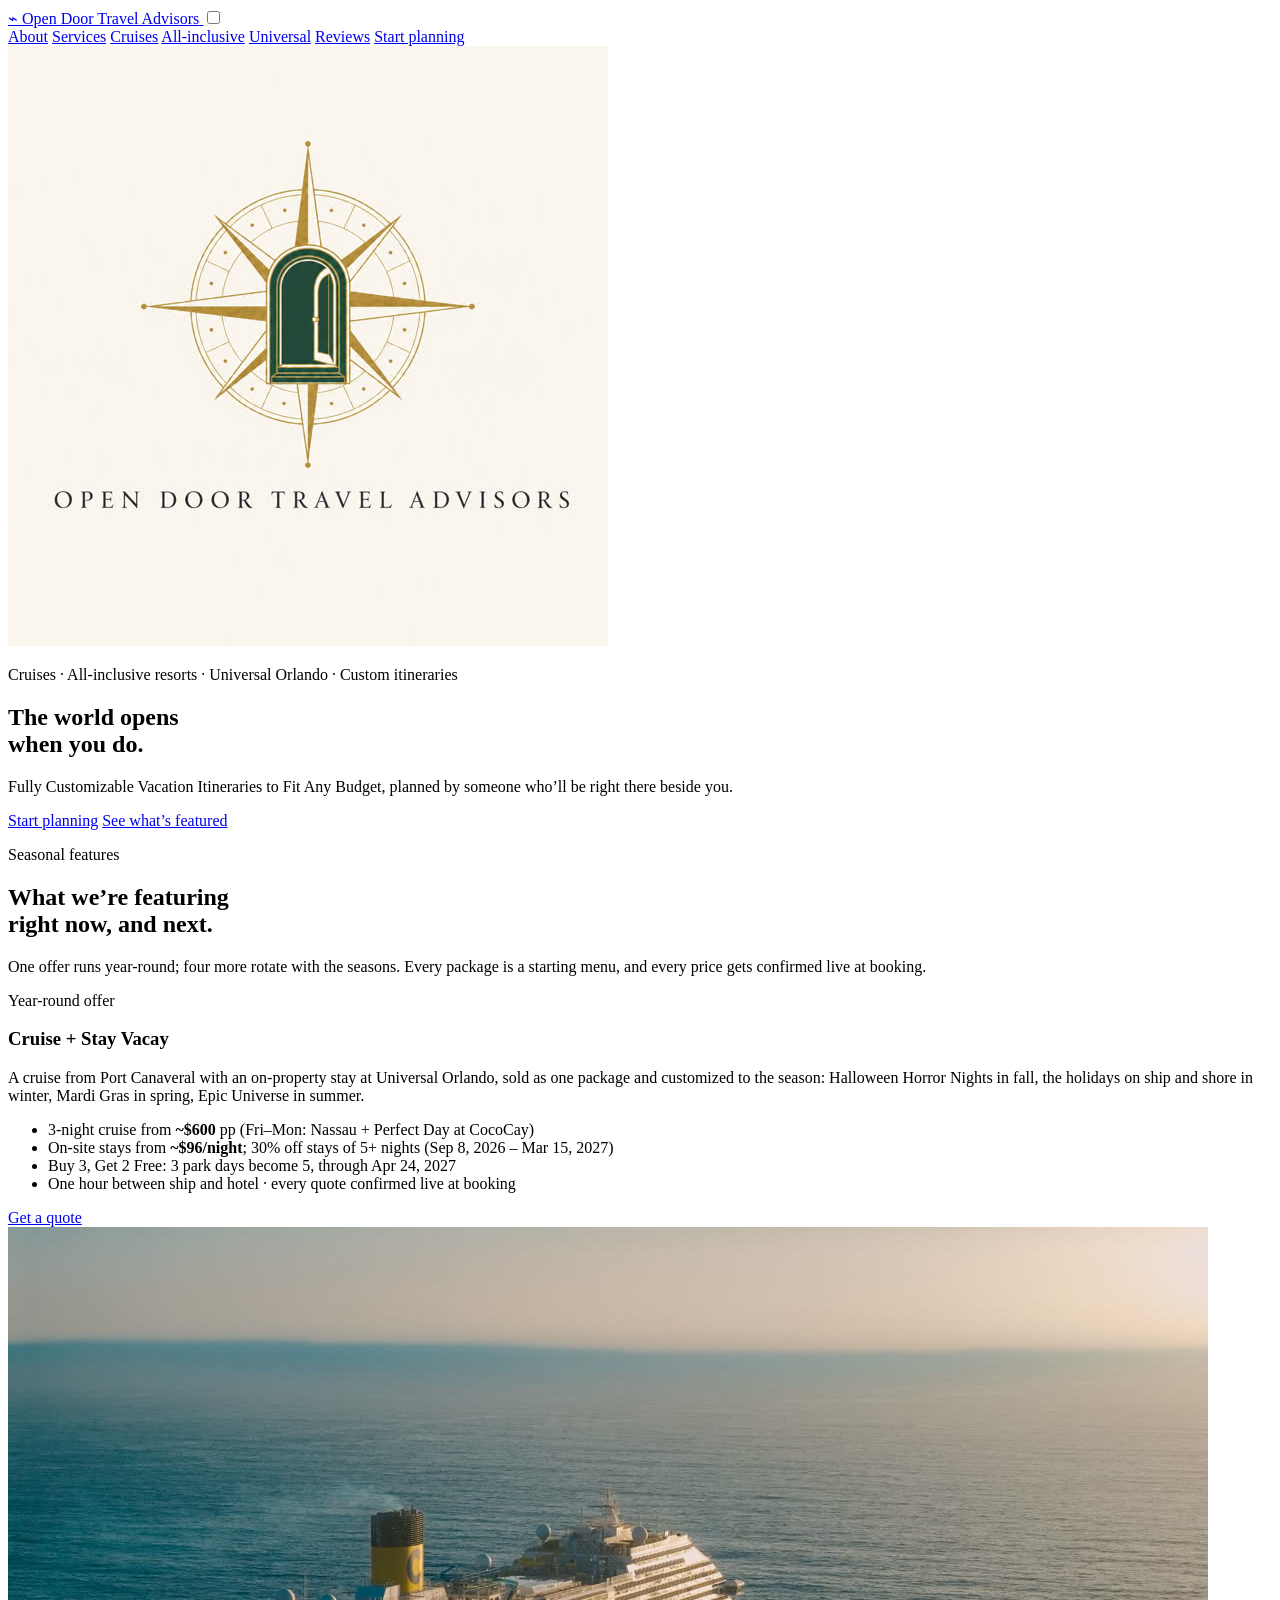
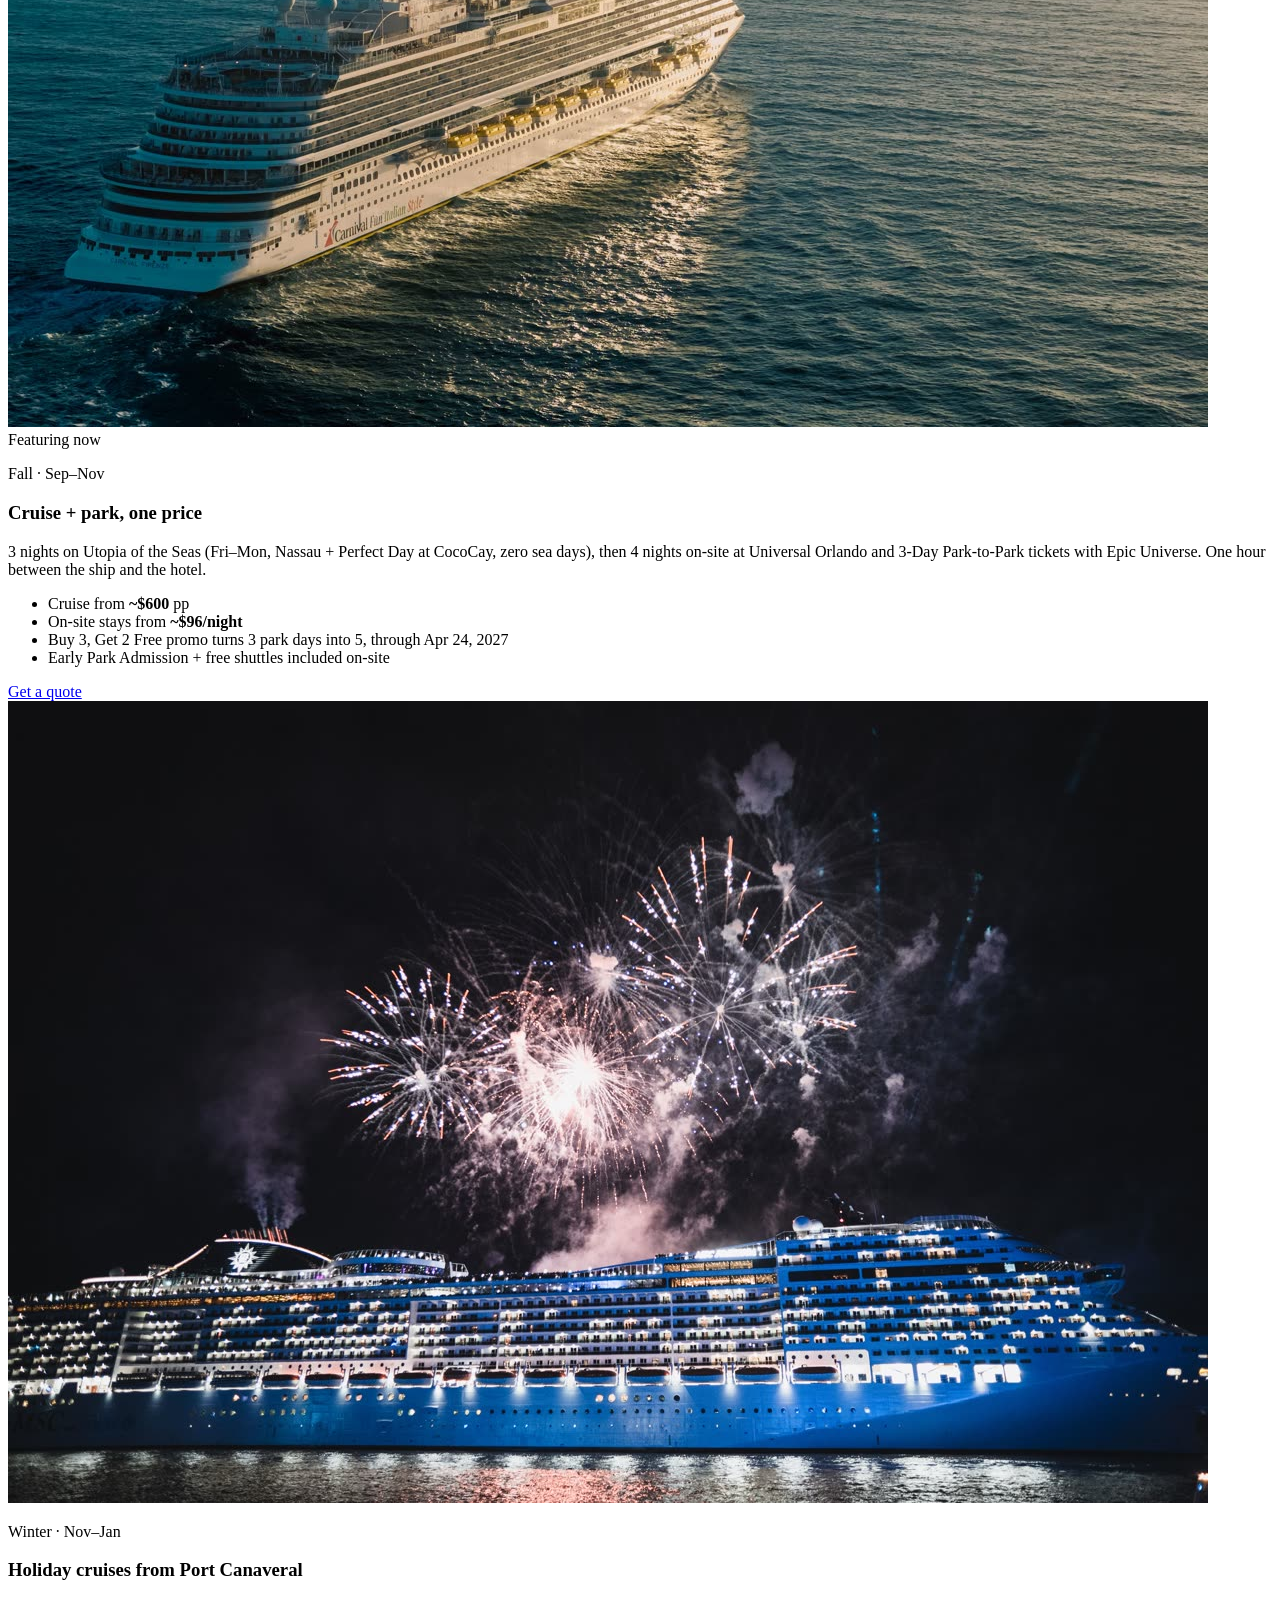
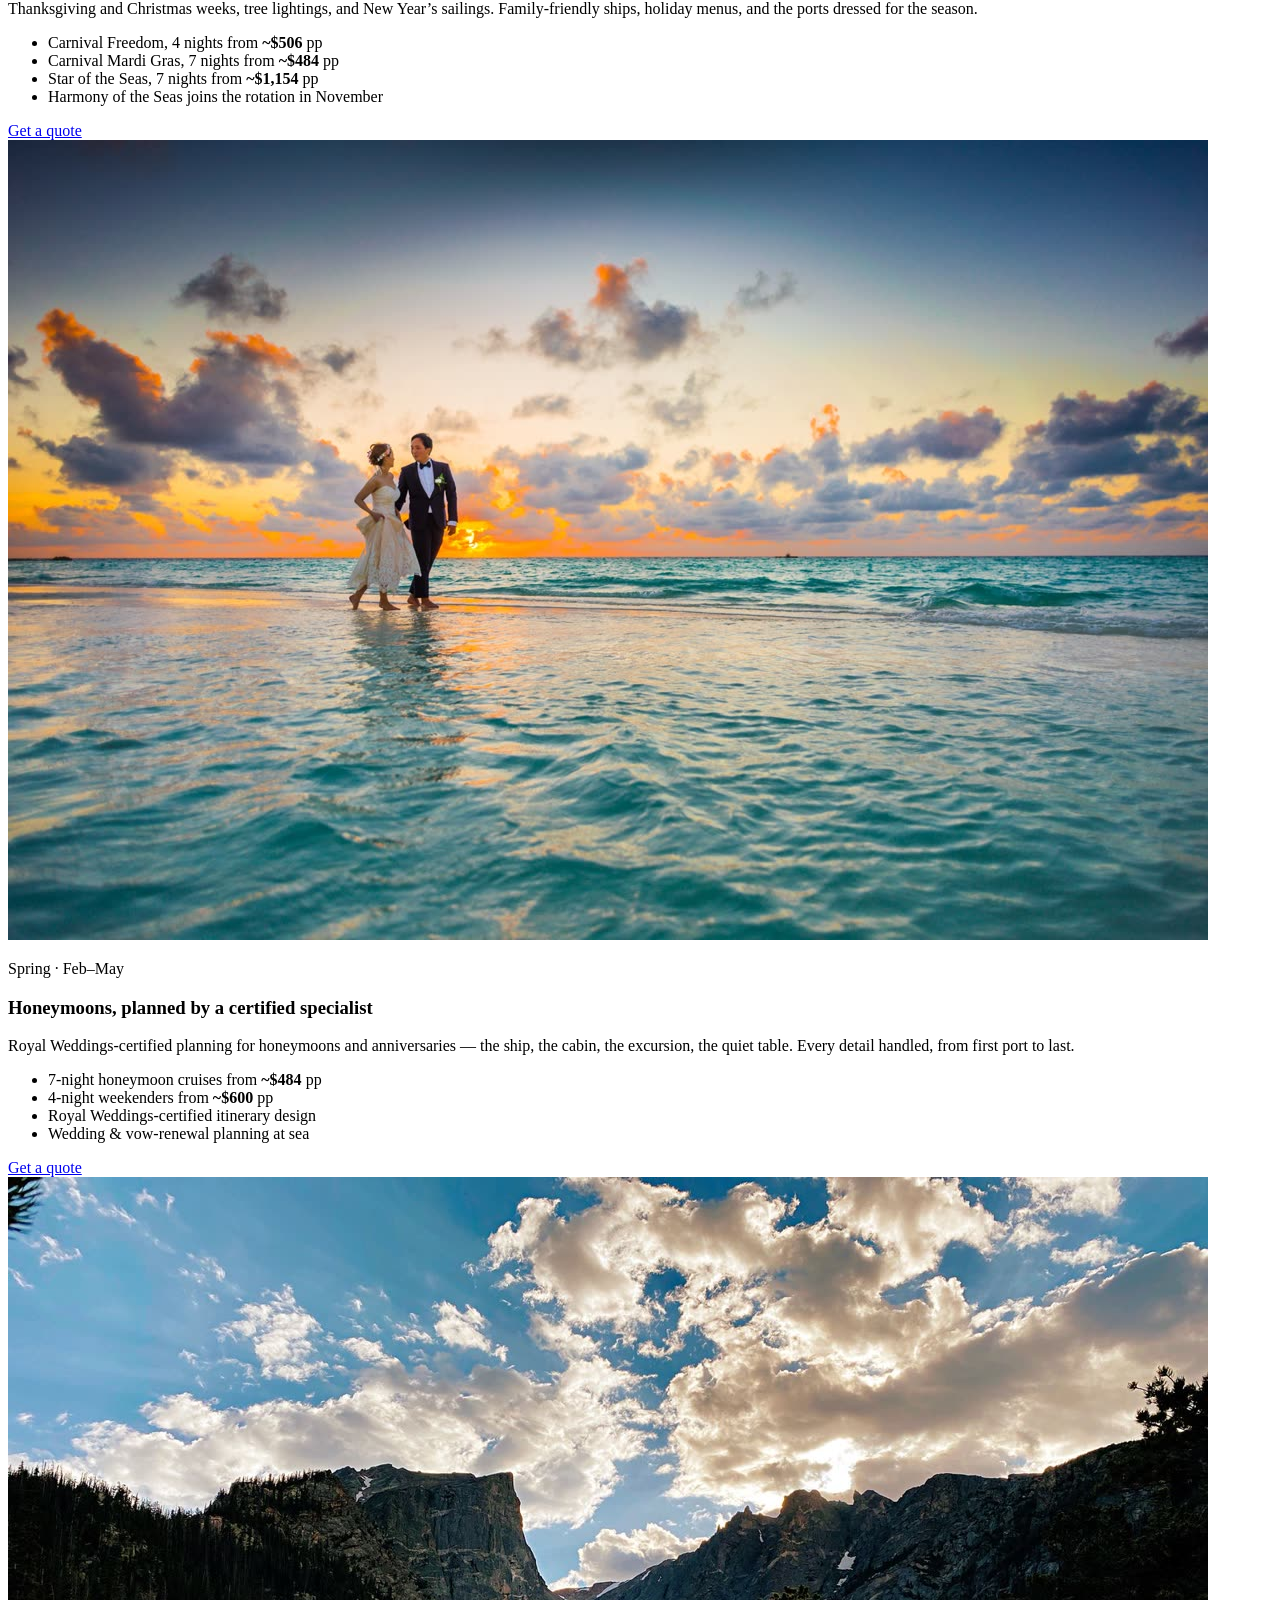
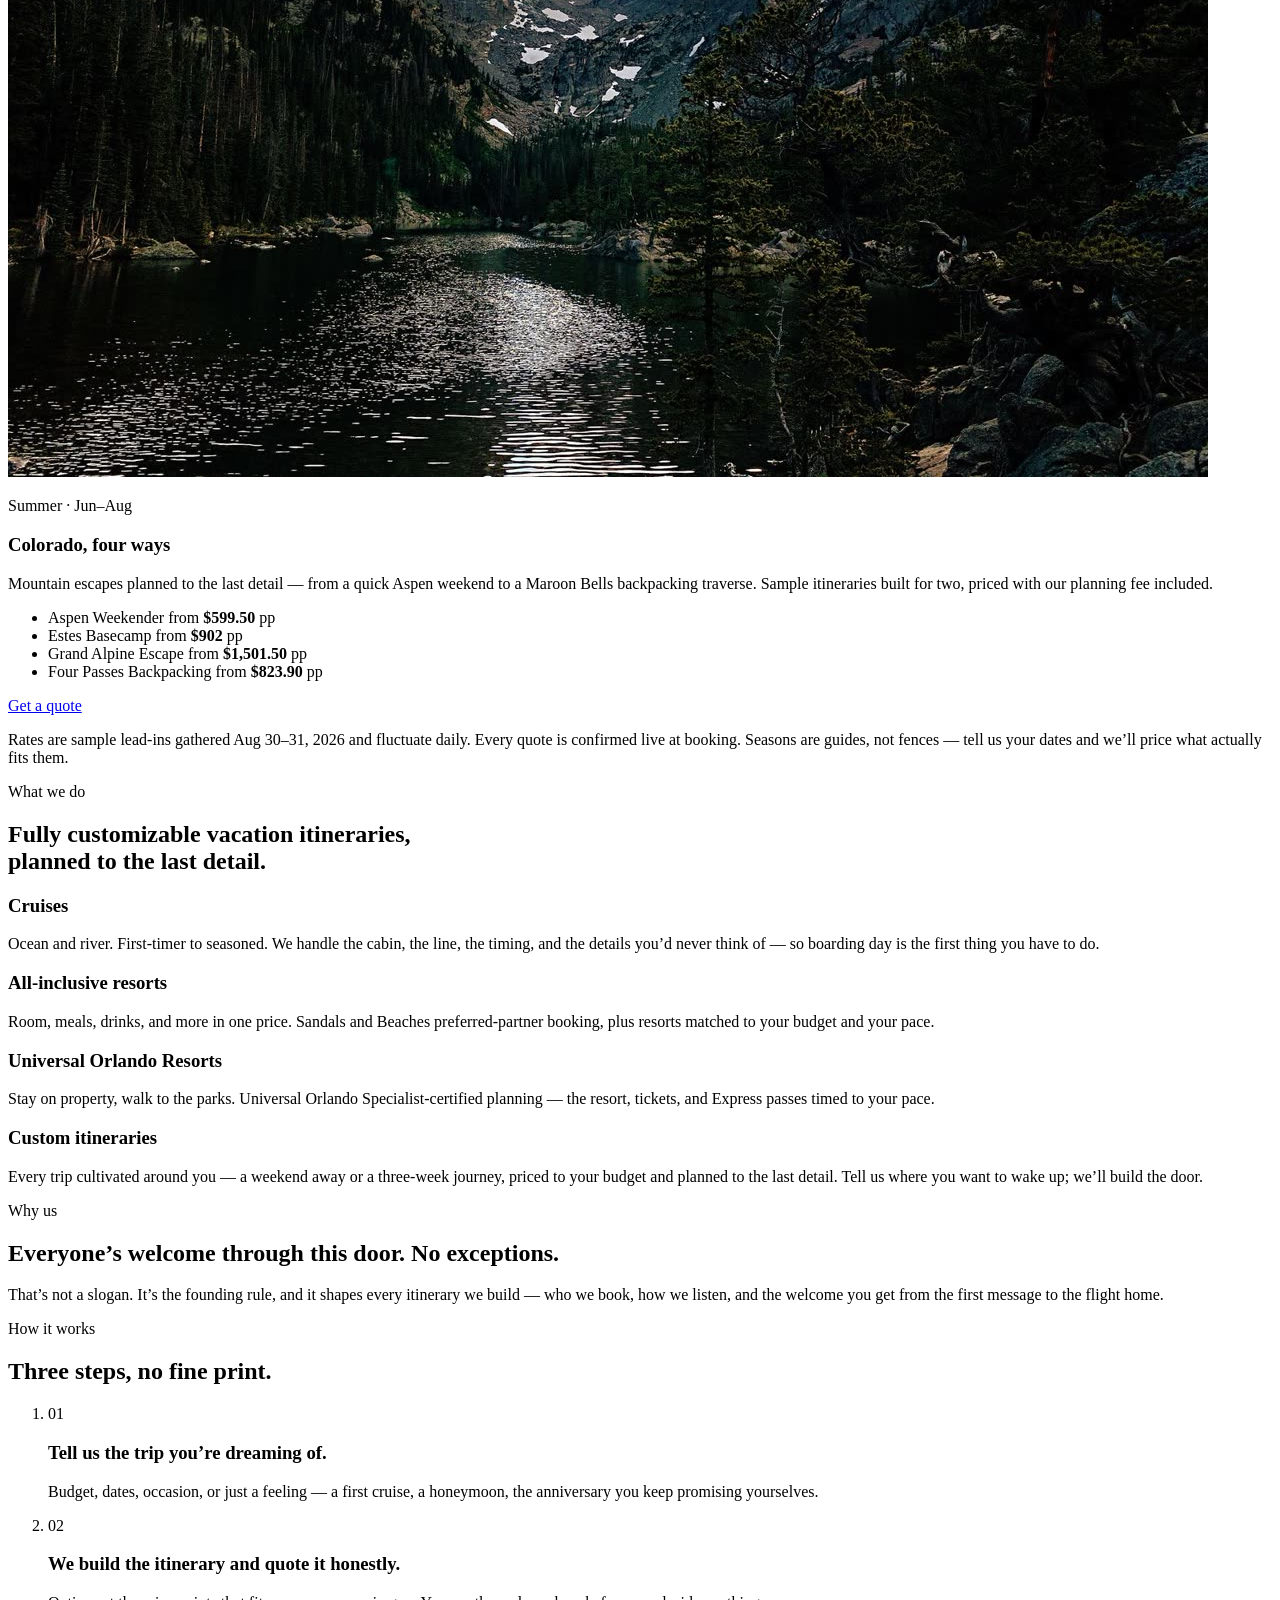
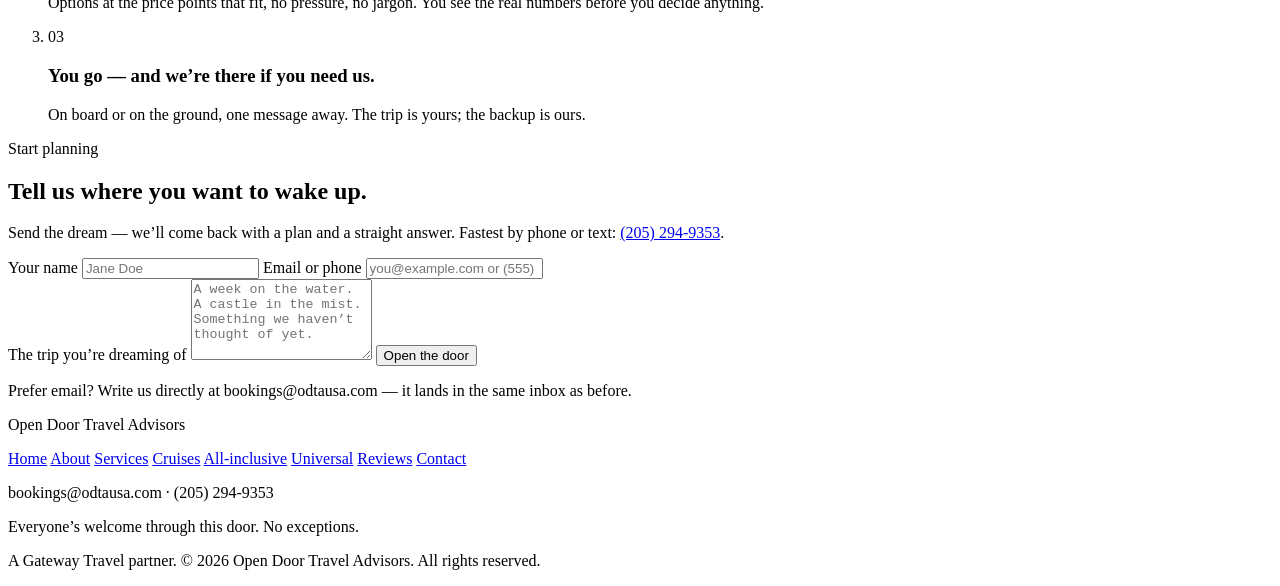
==== commit 07f683eb: "Rename index (1).html to index.html" ====
--- a/index.html
+++ b/index.html
@@ -19,14 +19,19 @@
 
   <header class="site-header">
     <div class="wrap header-inner">
-      <a class="brand" href="#top">
+      <a class="brand" href="index.html">
         <span class="brand-glyph" aria-hidden="true">⌁</span>
         <span class="brand-name">Open Door Travel Advisors</span>
       </a>
+      <input type="checkbox" id="nav-toggle" class="nav-toggle" />
+      <label for="nav-toggle" class="nav-burger" aria-label="Menu"></label>
       <nav class="site-nav" aria-label="Main">
-        <a href="#seasonal">Seasonal features</a>
-        <a href="#what-we-do">What we do</a>
-        <a href="#why-us">Why us</a>
+        <a href="about.html">About</a>
+        <a href="services.html">Services</a>
+        <a href="cruises.html">Cruises</a>
+        <a href="all-inclusive.html">All-inclusive</a>
+        <a href="universal.html">Universal</a>
+        <a href="reviews.html">Reviews</a>
         <a href="#contact" class="nav-cta">Start planning</a>
       </nav>
     </div>
@@ -238,6 +243,17 @@
   <footer class="site-footer">
     <div class="wrap footer-inner">
       <p class="footer-brand">Open Door Travel Advisors</p>
+      <nav class="footer-nav" aria-label="Footer">
+        <a href="index.html">Home</a>
+        <a href="about.html">About</a>
+        <a href="services.html">Services</a>
+        <a href="cruises.html">Cruises</a>
+        <a href="all-inclusive.html">All-inclusive</a>
+        <a href="universal.html">Universal</a>
+        <a href="reviews.html">Reviews</a>
+        <a href="#contact">Contact</a>
+      </nav>
+      <p class="footer-contact">bookings@odtausa.com &middot; (205) 294-9353</p>
       <p class="footer-tag">Everyone&rsquo;s welcome through this door. No exceptions.</p>
       <p class="footer-legal">A Gateway Travel partner. &copy; 2026 Open Door Travel Advisors. All rights reserved.</p>
     </div>
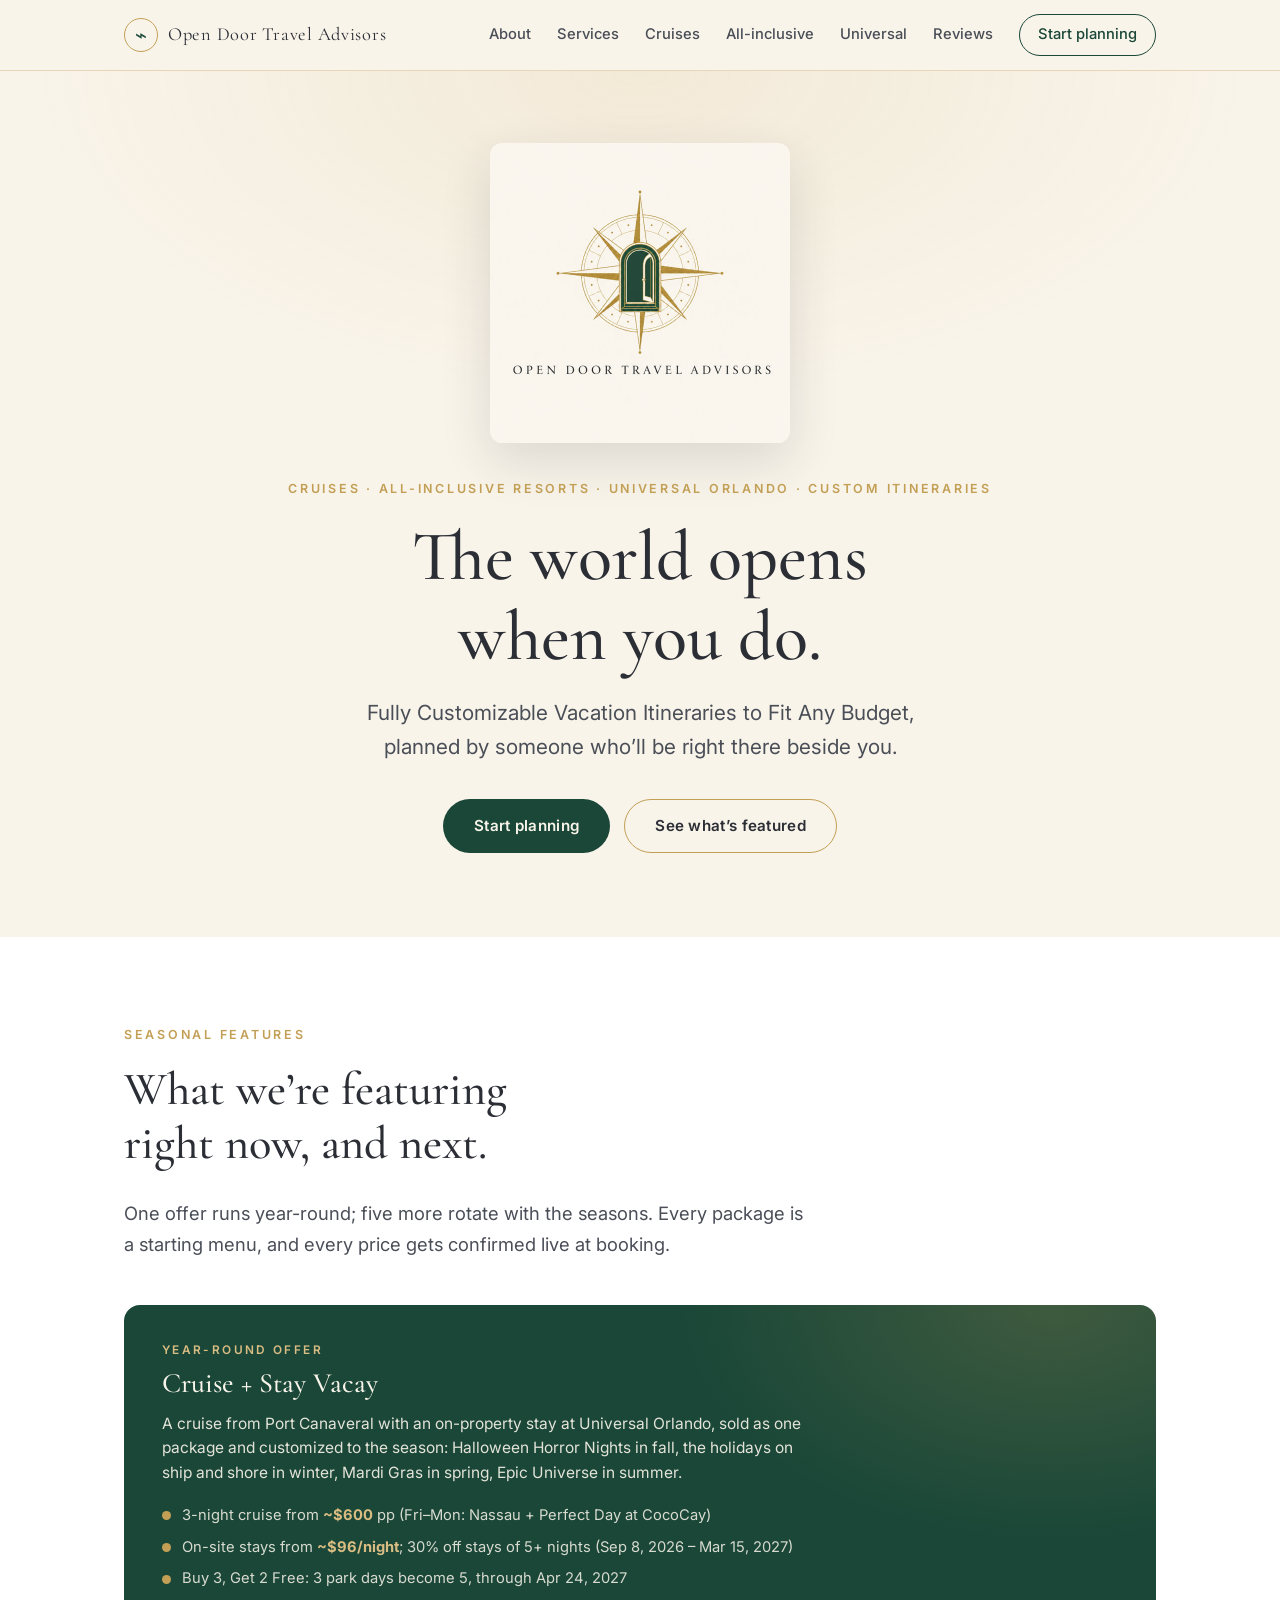
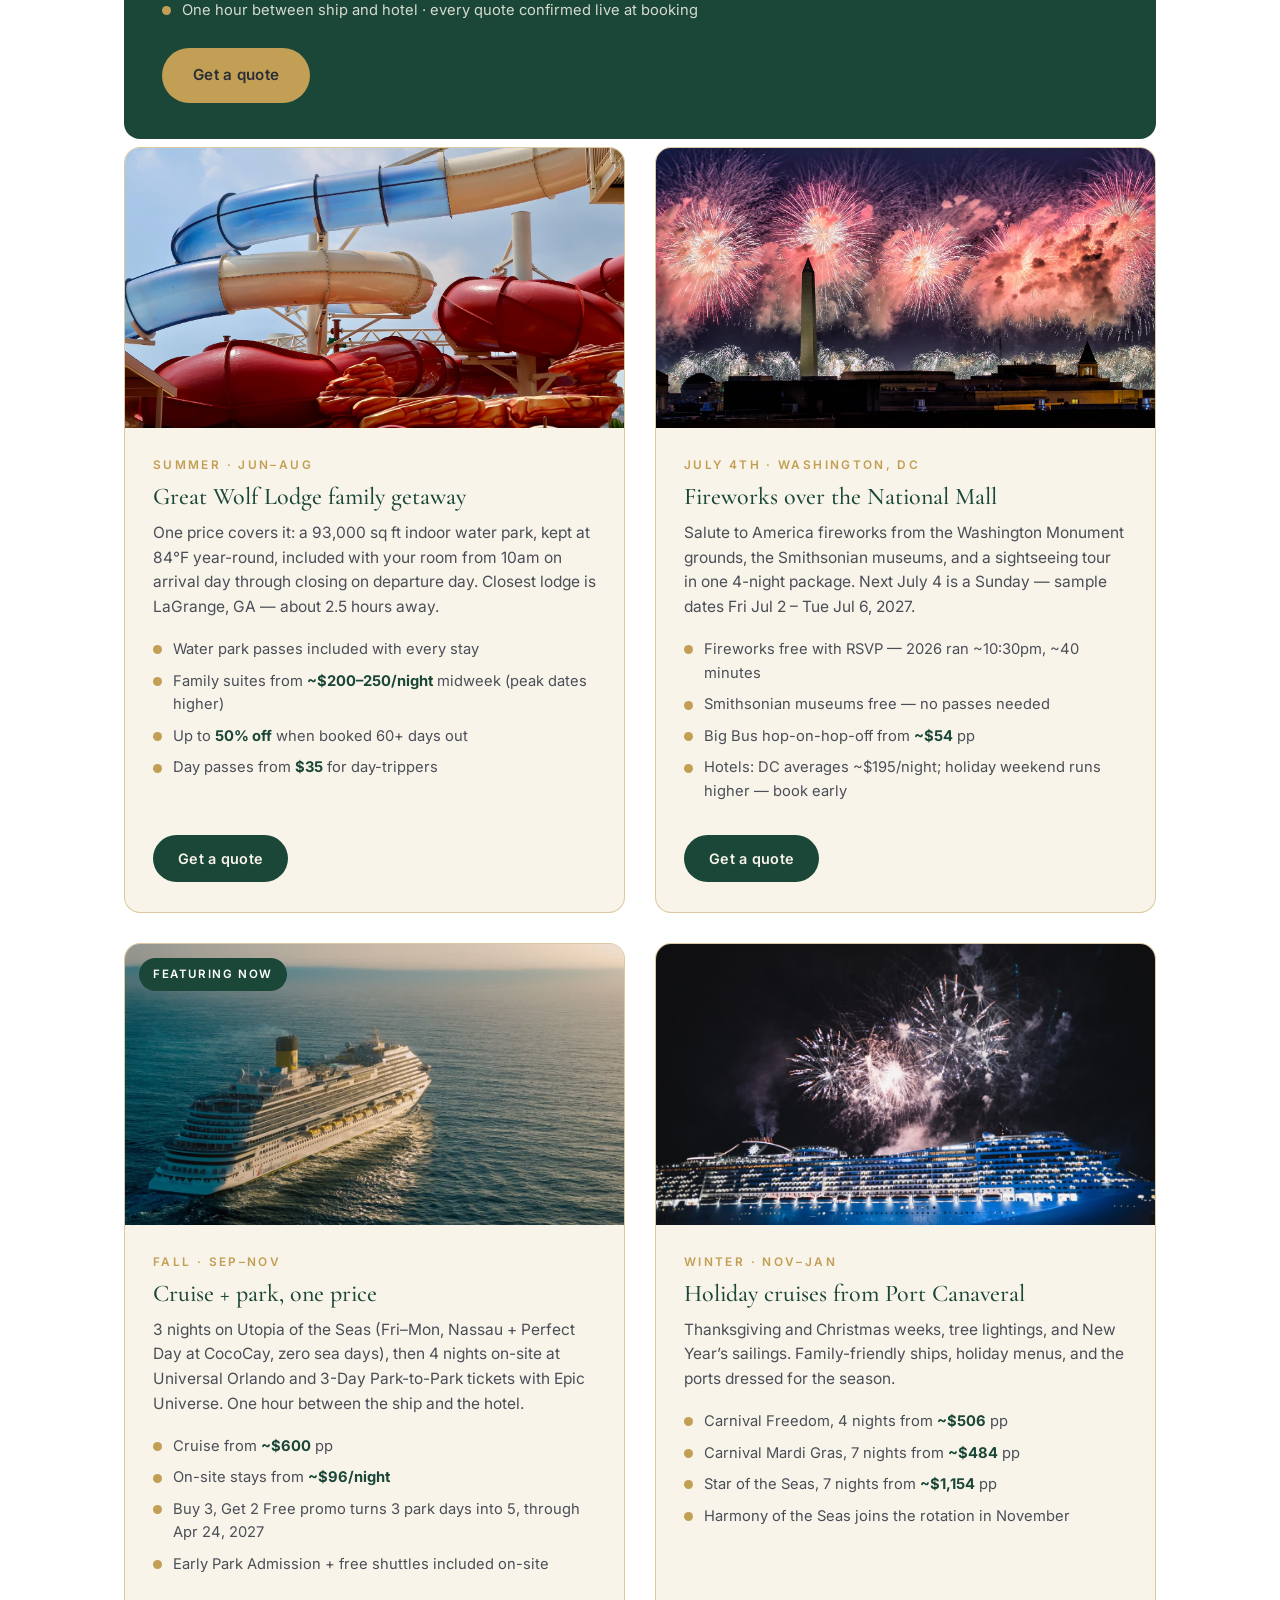
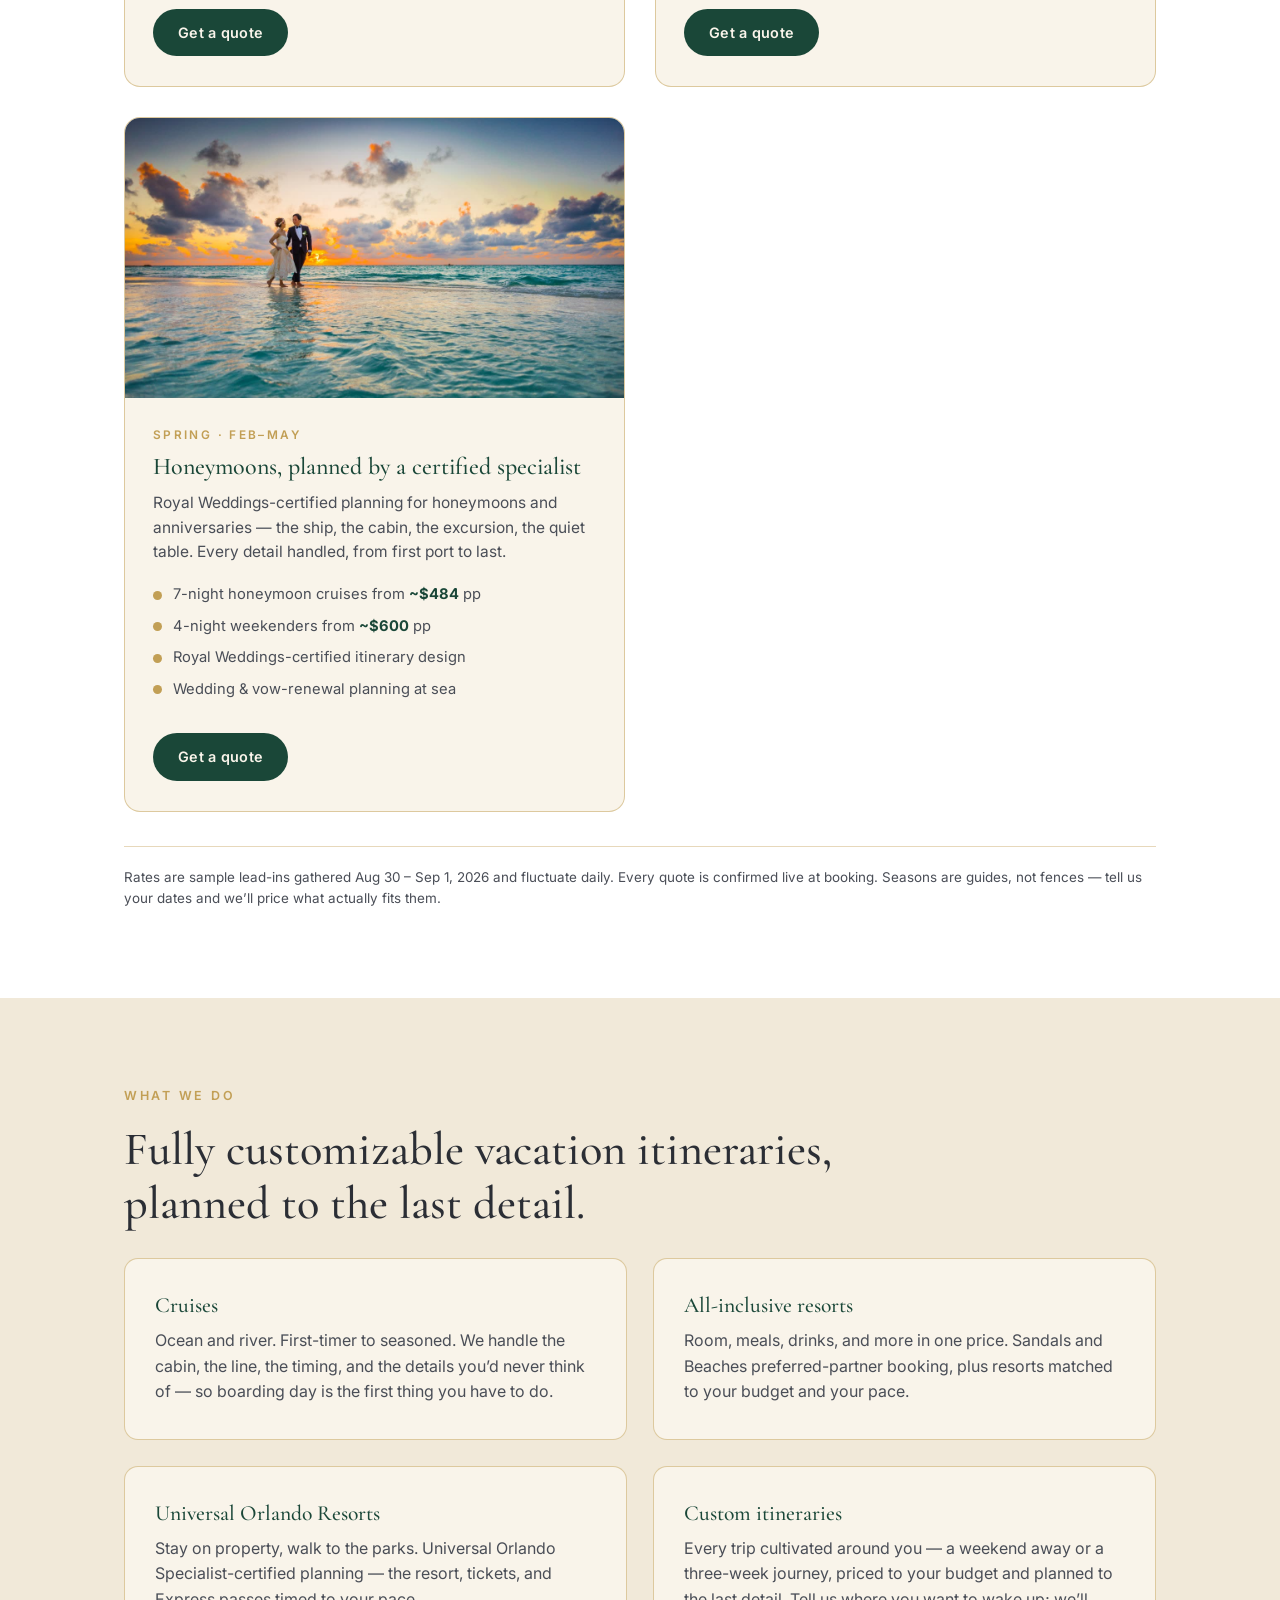
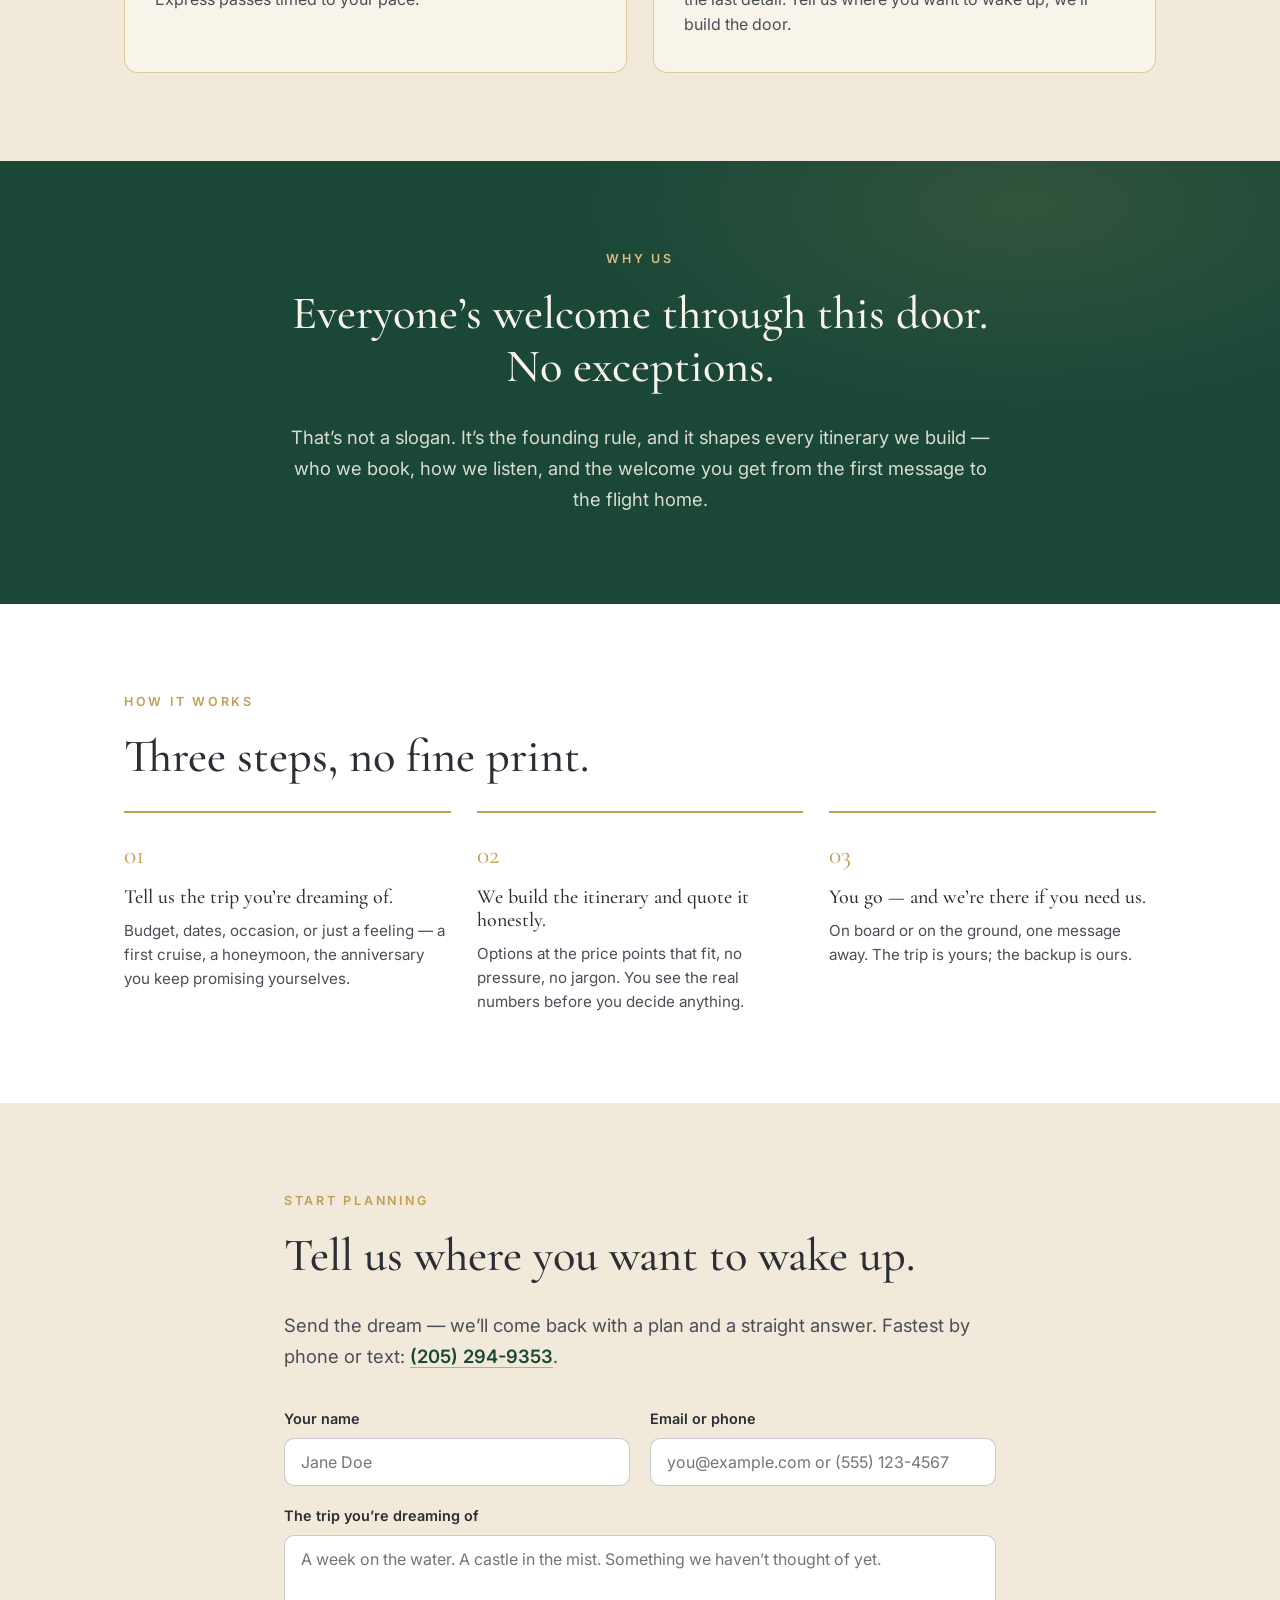
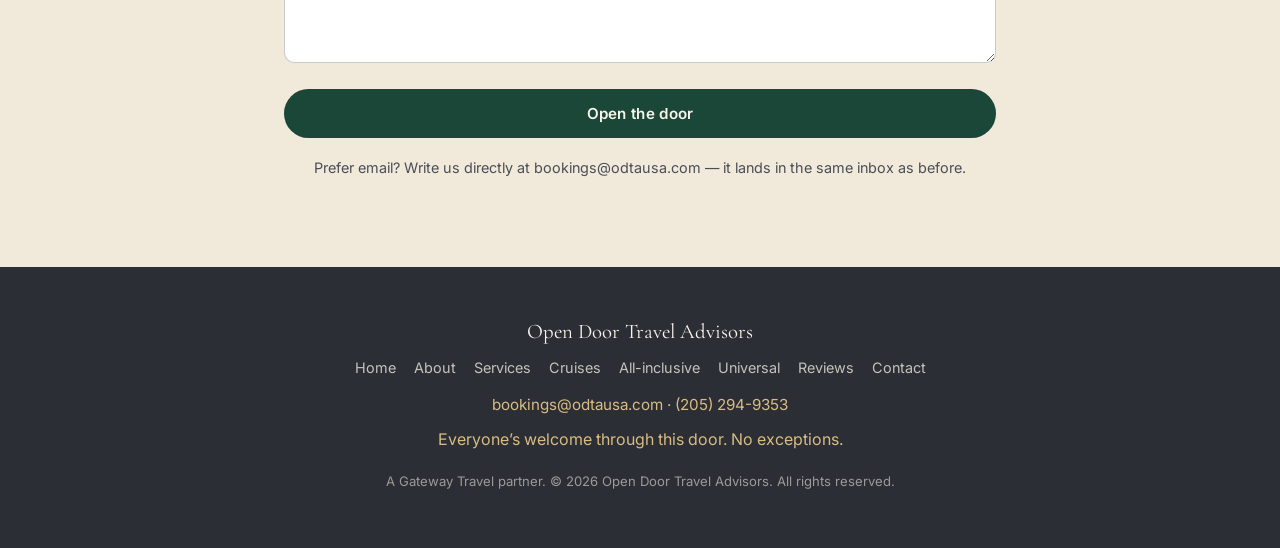
==== commit c68549b0: "Add files via upload" ====
--- a/index.html
+++ b/index.html
@@ -58,7 +58,7 @@
       <div class="wrap">
         <p class="eyebrow">Seasonal features</p>
         <h2>What we&rsquo;re featuring<br />right now, and next.</h2>
-        <p class="lead seasonal-lead">One offer runs year-round; four more rotate with the seasons. Every package is a starting menu, and every price gets confirmed live at booking.</p>
+        <p class="lead seasonal-lead">One offer runs year-round; five more rotate with the seasons. Every package is a starting menu, and every price gets confirmed live at booking.</p>
 
         <article class="yearband">
           <p class="yearband-kicker">Year-round offer</p>
@@ -77,6 +77,42 @@
 
           <article class="season-card">
             <div class="season-img">
+              <img src="summer_waterpark.jpg" alt="Colorful water park slides" loading="lazy" />
+            </div>
+            <div class="season-body">
+              <p class="season-label">Summer &middot; Jun&ndash;Aug</p>
+              <h3>Great Wolf Lodge family getaway</h3>
+              <p class="season-desc">One price covers it: a 93,000 sq ft indoor water park, kept at 84&deg;F year-round, included with your room from 10am on arrival day through closing on departure day. Closest lodge is LaGrange, GA &mdash; about 2.5 hours away.</p>
+              <ul class="season-facts">
+                <li>Water park passes included with every stay</li>
+                <li>Family suites from <strong>~$200&ndash;250/night</strong> midweek (peak dates higher)</li>
+                <li>Up to <strong>50% off</strong> when booked 60+ days out</li>
+                <li>Day passes from <strong>$35</strong> for day-trippers</li>
+              </ul>
+              <a class="btn btn-primary btn-sm" href="#contact">Get a quote</a>
+            </div>
+          </article>
+
+          <article class="season-card">
+            <div class="season-img">
+              <img src="summer_dc.jpg" alt="Fireworks over the Washington Monument" loading="lazy" />
+            </div>
+            <div class="season-body">
+              <p class="season-label">July 4th &middot; Washington, DC</p>
+              <h3>Fireworks over the National Mall</h3>
+              <p class="season-desc">Salute to America fireworks from the Washington Monument grounds, the Smithsonian museums, and a sightseeing tour in one 4-night package. Next July 4 is a Sunday &mdash; sample dates Fri Jul 2 &ndash; Tue Jul 6, 2027.</p>
+              <ul class="season-facts">
+                <li>Fireworks free with RSVP &mdash; 2026 ran ~10:30pm, ~40 minutes</li>
+                <li>Smithsonian museums free &mdash; no passes needed</li>
+                <li>Big Bus hop-on-hop-off from <strong>~$54</strong> pp</li>
+                <li>Hotels: DC averages ~$195/night; holiday weekend runs higher &mdash; book early</li>
+              </ul>
+              <a class="btn btn-primary btn-sm" href="#contact">Get a quote</a>
+            </div>
+          </article>
+
+          <article class="season-card">
+            <div class="season-img">
               <img src="fall.jpg" alt="Cruise ship at golden hour" loading="lazy" />
               <span class="season-tag tag-now">Featuring now</span>
             </div>
@@ -130,27 +166,9 @@
             </div>
           </article>
 
-          <article class="season-card">
-            <div class="season-img">
-              <img src="summer_colorado.jpg" alt="Mountain lake beneath rocky peaks in Colorado" loading="lazy" />
-            </div>
-            <div class="season-body">
-              <p class="season-label">Summer &middot; Jun&ndash;Aug</p>
-              <h3>Colorado, four ways</h3>
-              <p class="season-desc">Mountain escapes planned to the last detail &mdash; from a quick Aspen weekend to a Maroon Bells backpacking traverse. Sample itineraries built for two, priced with our planning fee included.</p>
-              <ul class="season-facts">
-                <li>Aspen Weekender from <strong>$599.50</strong> pp</li>
-                <li>Estes Basecamp from <strong>$902</strong> pp</li>
-                <li>Grand Alpine Escape from <strong>$1,501.50</strong> pp</li>
-                <li>Four Passes Backpacking from <strong>$823.90</strong> pp</li>
-              </ul>
-              <a class="btn btn-primary btn-sm" href="#contact">Get a quote</a>
-            </div>
-          </article>
-
         </div>
 
-        <p class="season-disclaimer">Rates are sample lead-ins gathered Aug 30&ndash;31, 2026 and fluctuate daily. Every quote is confirmed live at booking. Seasons are guides, not fences &mdash; tell us your dates and we&rsquo;ll price what actually fits them.</p>
+        <p class="season-disclaimer">Rates are sample lead-ins gathered Aug 30 &ndash; Sep 1, 2026 and fluctuate daily. Every quote is confirmed live at booking. Seasons are guides, not fences &mdash; tell us your dates and we&rsquo;ll price what actually fits them.</p>
       </div>
     </section>
 
--- a/styles.css
+++ b/styles.css
@@ -0,0 +1,579 @@
+/* Open Door Travel Advisors — site draft v1
+   Palette: cream #F9F4EA · gold #C29F55 · charcoal #2B2E35 · emerald #1A4738
+   Fonts: Cormorant Garamond (display serif) + Inter (body), system fallbacks. */
+
+:root {
+  --cream: #F9F4EA;
+  --cream-deep: #F1E9D9;
+  --gold: #C29F55;
+  --gold-soft: #D9BC82;
+  --charcoal: #2B2E35;
+  --charcoal-soft: #4A4E57;
+  --emerald: #1A4738;
+  --emerald-soft: #2C6A55;
+  --white: #FFFFFF;
+  --serif: "Cormorant Garamond", Georgia, "Times New Roman", serif;
+  --sans: "Inter", -apple-system, BlinkMacSystemFont, "Segoe UI", Roboto, Helvetica, Arial, sans-serif;
+}
+
+* { margin: 0; padding: 0; box-sizing: border-box; }
+
+html { scroll-behavior: smooth; }
+
+body {
+  font-family: var(--sans);
+  color: var(--charcoal);
+  background: var(--cream);
+  line-height: 1.6;
+  -webkit-font-smoothing: antialiased;
+}
+
+.wrap { max-width: 1080px; margin: 0 auto; padding: 0 24px; }
+.narrow { max-width: 760px; }
+
+h1, h2, h3 { font-family: var(--serif); font-weight: 500; line-height: 1.15; }
+h1 { font-size: clamp(2.6rem, 7vw, 4.4rem); }
+h2 { font-size: clamp(1.9rem, 4.5vw, 2.9rem); margin-bottom: 28px; }
+h3 { font-size: 1.35rem; margin-bottom: 10px; }
+
+p { color: var(--charcoal-soft); }
+.lead { font-size: 1.15rem; line-height: 1.7; }
+
+.eyebrow {
+  font-family: var(--sans);
+  font-size: 0.78rem;
+  font-weight: 600;
+  letter-spacing: 0.22em;
+  text-transform: uppercase;
+  color: var(--gold);
+  margin-bottom: 18px;
+}
+.eyebrow-light { color: var(--gold-soft); }
+
+/* ---------- Header ---------- */
+.site-header {
+  position: sticky;
+  top: 0;
+  z-index: 10;
+  background: rgba(249, 244, 234, 0.94);
+  backdrop-filter: blur(6px);
+  border-bottom: 1px solid rgba(194, 159, 85, 0.35);
+}
+.header-inner {
+  display: flex;
+  align-items: center;
+  justify-content: space-between;
+  gap: 16px;
+  padding-top: 14px;
+  padding-bottom: 14px;
+}
+.brand {
+  display: flex;
+  align-items: center;
+  gap: 10px;
+  text-decoration: none;
+  color: var(--charcoal);
+}
+.brand-glyph {
+  display: inline-flex;
+  align-items: center;
+  justify-content: center;
+  width: 34px;
+  height: 34px;
+  border: 1.5px solid var(--gold);
+  border-radius: 50%;
+  color: var(--emerald);
+  font-size: 1.25rem;
+}
+.brand-name {
+  font-family: var(--serif);
+  font-size: 1.15rem;
+  letter-spacing: 0.04em;
+}
+.site-nav { display: flex; align-items: center; gap: 26px; }
+.site-nav a {
+  text-decoration: none;
+  font-size: 0.92rem;
+  font-weight: 500;
+  color: var(--charcoal-soft);
+  transition: color 0.2s;
+}
+.site-nav a:hover { color: var(--emerald); }
+
+/* Mobile nav toggle (hidden checkbox + burger label, no JS) */
+.nav-toggle { position: absolute; opacity: 0; pointer-events: none; }
+.nav-burger { display: none; }
+.nav-cta {
+  color: var(--emerald) !important;
+  border: 1px solid var(--emerald);
+  border-radius: 999px;
+  padding: 8px 18px;
+}
+.nav-cta:hover { background: var(--emerald); color: var(--cream) !important; }
+
+/* ---------- Hero ---------- */
+.hero {
+  padding: 72px 0 84px;
+  text-align: center;
+  background:
+    radial-gradient(ellipse 70% 55% at 50% 0%, rgba(194, 159, 85, 0.12), transparent 70%),
+    var(--cream);
+}
+.hero-inner { display: flex; flex-direction: column; align-items: center; }
+.hero-logo {
+  width: clamp(180px, 34vw, 300px);
+  height: auto;
+  border-radius: 12px;
+  box-shadow: 0 18px 50px rgba(43, 46, 53, 0.14);
+  margin-bottom: 36px;
+}
+.hero h1 { margin-bottom: 18px; }
+.hero-sub {
+  font-size: clamp(1.05rem, 2.4vw, 1.3rem);
+  max-width: 560px;
+  margin-bottom: 36px;
+}
+.hero-actions { display: flex; gap: 14px; flex-wrap: wrap; justify-content: center; }
+
+/* ---------- Buttons ---------- */
+.btn {
+  display: inline-block;
+  font-family: var(--sans);
+  font-size: 0.95rem;
+  font-weight: 600;
+  letter-spacing: 0.02em;
+  text-decoration: none;
+  padding: 14px 30px;
+  border-radius: 999px;
+  transition: all 0.2s;
+  cursor: pointer;
+  border: 1.5px solid transparent;
+}
+.btn-primary {
+  background: var(--emerald);
+  color: var(--cream);
+}
+.btn-primary:hover { background: var(--emerald-soft); }
+.btn-ghost {
+  border-color: var(--gold);
+  color: var(--charcoal);
+  background: transparent;
+}
+.btn-ghost:hover { background: var(--gold); color: var(--white); }
+.btn-block { width: 100%; margin-top: 8px; }
+
+/* ---------- Sections ---------- */
+.section { padding: 88px 0; }
+.section-light { background: var(--white); }
+.section-light-alt { background: var(--cream-deep); }
+.section-emerald {
+  background:
+    radial-gradient(ellipse 60% 80% at 80% 10%, rgba(194, 159, 85, 0.14), transparent 60%),
+    var(--emerald);
+  text-align: center;
+}
+.section-emerald h2 { color: var(--cream); }
+.section-emerald .lead { color: rgba(249, 244, 234, 0.86); }
+
+/* ---------- Cards ---------- */
+.cards {
+  display: grid;
+  grid-template-columns: 1fr 1fr;
+  gap: 26px;
+  margin-top: 12px;
+}
+.card {
+  border: 1px solid rgba(194, 159, 85, 0.5);
+  border-radius: 14px;
+  padding: 34px 30px;
+  background: var(--cream);
+}
+.card h3 { color: var(--emerald); }
+.card p { margin-bottom: 0; }
+
+/* ---------- Steps ---------- */
+.steps {
+  list-style: none;
+  display: grid;
+  grid-template-columns: repeat(3, 1fr);
+  gap: 26px;
+  margin-top: 12px;
+}
+.steps li {
+  border-top: 2px solid var(--gold);
+  padding-top: 22px;
+}
+.step-num {
+  display: block;
+  font-family: var(--serif);
+  font-size: 1.6rem;
+  color: var(--gold);
+  margin-bottom: 10px;
+}
+.steps h3 { font-size: 1.25rem; }
+.steps p { font-size: 0.95rem; }
+
+/* ---------- Contact ---------- */
+.contact-form { margin-top: 34px; text-align: left; }
+.field-row {
+  display: grid;
+  grid-template-columns: 1fr 1fr;
+  gap: 20px;
+}
+.contact-form label {
+  display: block;
+  font-size: 0.9rem;
+  font-weight: 600;
+  margin-bottom: 18px;
+  color: var(--charcoal);
+}
+.contact-form input,
+.contact-form textarea {
+  display: block;
+  width: 100%;
+  margin-top: 8px;
+  font-family: var(--sans);
+  font-size: 1rem;
+  color: var(--charcoal);
+  background: var(--white);
+  border: 1px solid rgba(43, 46, 53, 0.25);
+  border-radius: 10px;
+  padding: 13px 16px;
+  transition: border-color 0.2s;
+}
+.contact-form input:focus,
+.contact-form textarea:focus {
+  outline: none;
+  border-color: var(--gold);
+  box-shadow: 0 0 0 3px rgba(194, 159, 85, 0.2);
+}
+.form-note {
+  margin-top: 18px;
+  font-size: 0.9rem;
+  text-align: center;
+}
+
+/* ---------- Footer ---------- */
+.site-footer {
+  background: var(--charcoal);
+  color: rgba(249, 244, 234, 0.75);
+  padding: 48px 0 56px;
+  text-align: center;
+}
+.footer-brand {
+  font-family: var(--serif);
+  font-size: 1.3rem;
+  color: var(--cream);
+  margin-bottom: 8px;
+}
+.footer-tag { color: var(--gold-soft); margin-bottom: 18px; }
+.footer-legal {
+  font-size: 0.82rem;
+  color: rgba(249, 244, 234, 0.55);
+}
+
+/* ---------- Responsive ---------- */
+@media (max-width: 820px) {
+  .cards, .steps, .field-row { grid-template-columns: 1fr; }
+  .section { padding: 64px 0; }
+  .nav-burger {
+    display: inline-flex;
+    align-items: center;
+    font-size: 1.5rem;
+    line-height: 1;
+    color: var(--emerald);
+    cursor: pointer;
+    user-select: none;
+    padding: 4px 6px;
+  }
+  .nav-burger::before { content: "\2630"; }
+  .nav-toggle:checked ~ .nav-burger::before { content: "\2715"; }
+  .site-nav {
+    display: none;
+    width: 100%;
+    flex-direction: column;
+    align-items: flex-start;
+    gap: 14px;
+    padding: 16px 4px 4px;
+    border-top: 1px solid rgba(194, 159, 85, 0.35);
+    margin-top: 10px;
+  }
+  .nav-toggle:checked ~ .site-nav { display: flex; }
+  .site-nav a { font-size: 0.95rem; }
+  .nav-cta { padding: 8px 18px; }
+  .hero { padding: 56px 0 64px; }
+}
+
+/* ---------- Seasonal features (v2) ---------- */
+.seasonal-lead { max-width: 680px; margin-bottom: 44px; }
+
+.season-grid {
+  display: grid;
+  grid-template-columns: 1fr 1fr;
+  gap: 30px;
+}
+
+.season-card {
+  border: 1px solid rgba(194, 159, 85, 0.5);
+  border-radius: 16px;
+  overflow: hidden;
+  background: var(--cream);
+  display: flex;
+  flex-direction: column;
+}
+
+.season-img {
+  position: relative;
+  aspect-ratio: 16 / 9;
+  overflow: hidden;
+  background: var(--charcoal);
+}
+.season-img img {
+  width: 100%;
+  height: 100%;
+  object-fit: cover;
+  display: block;
+}
+
+.season-tag {
+  position: absolute;
+  top: 14px;
+  left: 14px;
+  font-size: 0.72rem;
+  font-weight: 600;
+  letter-spacing: 0.14em;
+  text-transform: uppercase;
+  padding: 7px 14px;
+  border-radius: 999px;
+  color: var(--white);
+}
+.tag-now { background: var(--emerald); }
+
+.season-body {
+  padding: 28px 28px 30px;
+  display: flex;
+  flex-direction: column;
+  flex: 1;
+}
+
+.season-label {
+  font-size: 0.74rem;
+  font-weight: 600;
+  letter-spacing: 0.2em;
+  text-transform: uppercase;
+  color: var(--gold);
+  margin-bottom: 8px;
+}
+
+.season-body h3 { color: var(--emerald); font-size: 1.5rem; }
+
+.season-desc { font-size: 0.97rem; margin-bottom: 18px; }
+
+.season-facts {
+  list-style: none;
+  margin: 0 0 24px;
+  padding: 0;
+}
+.season-facts li {
+  position: relative;
+  padding-left: 20px;
+  font-size: 0.92rem;
+  color: var(--charcoal-soft);
+  margin-bottom: 8px;
+}
+.season-facts li::before {
+  content: "";
+  position: absolute;
+  left: 0;
+  top: 0.5em;
+  width: 9px;
+  height: 9px;
+  border-radius: 50%;
+  background: var(--gold);
+}
+.season-facts strong { color: var(--emerald); }
+
+.btn-sm { padding: 11px 24px; font-size: 0.9rem; align-self: flex-start; margin-top: auto; }
+
+/* ---------- Year-round offer band ---------- */
+.yearband {
+  margin: 34px 0 8px;
+  border-radius: 16px;
+  background:
+    radial-gradient(ellipse 60% 90% at 90% 0%, rgba(194, 159, 85, 0.22), transparent 60%),
+    var(--emerald);
+  color: var(--cream);
+  padding: 36px 38px;
+}
+.yearband-kicker {
+  font-size: 0.74rem;
+  font-weight: 600;
+  letter-spacing: 0.2em;
+  text-transform: uppercase;
+  color: var(--gold-soft);
+  margin-bottom: 8px;
+}
+.yearband h3 { color: var(--cream); font-size: 1.75rem; margin-bottom: 12px; }
+.yearband-desc {
+  font-size: 0.97rem;
+  color: rgba(249, 244, 234, 0.9);
+  margin-bottom: 18px;
+  max-width: 640px;
+}
+.yearband-facts {
+  list-style: none;
+  margin: 0 0 26px;
+  padding: 0;
+  max-width: 640px;
+}
+.yearband-facts li {
+  position: relative;
+  padding-left: 20px;
+  font-size: 0.92rem;
+  color: rgba(249, 244, 234, 0.85);
+  margin-bottom: 8px;
+}
+.yearband-facts li::before {
+  content: "";
+  position: absolute;
+  left: 0;
+  top: 0.5em;
+  width: 9px;
+  height: 9px;
+  border-radius: 50%;
+  background: var(--gold);
+}
+.yearband-facts strong { color: var(--gold-soft); }
+.btn-gold {
+  background: var(--gold);
+  color: var(--charcoal);
+}
+.btn-gold:hover { background: var(--gold-soft); color: var(--charcoal); }
+
+.season-disclaimer {
+  margin-top: 34px;
+  font-size: 0.84rem;
+  color: var(--charcoal-soft);
+  border-top: 1px solid rgba(194, 159, 85, 0.4);
+  padding-top: 20px;
+}
+
+.contact-link {
+  color: var(--emerald);
+  font-weight: 600;
+  text-decoration: none;
+  border-bottom: 1px solid rgba(26, 71, 56, 0.35);
+}
+.contact-link:hover { border-bottom-color: var(--emerald); }
+
+@media (max-width: 820px) {
+  .season-grid { grid-template-columns: 1fr; }
+  .yearband { padding: 28px 22px; }
+}
+
+/* ---------- Sub-pages (v7) ---------- */
+.page-hero {
+  padding: 72px 0 60px;
+  text-align: center;
+  background:
+    radial-gradient(ellipse 70% 55% at 50% 0%, rgba(194, 159, 85, 0.12), transparent 70%),
+    var(--cream);
+}
+.page-hero h1 { margin-bottom: 18px; }
+.page-lead { max-width: 640px; margin: 0 auto; }
+
+.prose { max-width: 760px; margin: 0 auto; }
+.prose p + p { margin-top: 16px; }
+
+.card-meta {
+  font-size: 0.78rem;
+  font-weight: 600;
+  letter-spacing: 0.14em;
+  text-transform: uppercase;
+  color: var(--gold);
+  margin-bottom: 14px;
+}
+
+.card-link { margin-top: 16px; }
+.card-link a {
+  color: var(--emerald);
+  font-weight: 600;
+  text-decoration: none;
+  border-bottom: 1px solid rgba(26, 71, 56, 0.35);
+}
+.card-link a:hover { border-bottom-color: var(--emerald); }
+
+.dot-list {
+  list-style: none;
+  margin: 0;
+  padding: 0;
+}
+.dot-list li {
+  position: relative;
+  padding-left: 20px;
+  font-size: 0.95rem;
+  color: var(--charcoal-soft);
+  margin-bottom: 8px;
+}
+.dot-list li::before {
+  content: "";
+  position: absolute;
+  left: 0;
+  top: 0.5em;
+  width: 9px;
+  height: 9px;
+  border-radius: 50%;
+  background: var(--gold);
+}
+.dot-list strong { color: var(--emerald); }
+
+.cta-band {
+  padding: 84px 0;
+  text-align: center;
+  background:
+    radial-gradient(ellipse 60% 80% at 80% 10%, rgba(194, 159, 85, 0.14), transparent 60%),
+    var(--emerald);
+}
+.cta-band h2 { color: var(--cream); }
+.cta-lead { color: rgba(249, 244, 234, 0.86); margin-bottom: 28px; }
+.cta-actions {
+  display: flex;
+  gap: 14px;
+  flex-wrap: wrap;
+  justify-content: center;
+}
+.contact-link-light {
+  color: var(--gold-soft);
+  border-bottom-color: rgba(217, 188, 130, 0.5);
+}
+.contact-link-light:hover { border-bottom-color: var(--gold-soft); }
+.btn-ghost-light {
+  border-color: var(--gold-soft);
+  color: var(--cream);
+  background: transparent;
+}
+.btn-ghost-light:hover { background: var(--gold); color: var(--charcoal); }
+
+.footer-nav {
+  display: flex;
+  flex-wrap: wrap;
+  justify-content: center;
+  gap: 18px;
+  margin-bottom: 14px;
+}
+.footer-nav a {
+  color: rgba(249, 244, 234, 0.75);
+  text-decoration: none;
+  font-size: 0.9rem;
+}
+.footer-nav a:hover { color: var(--gold-soft); }
+.footer-contact {
+  color: var(--gold-soft);
+  font-size: 0.95rem;
+  margin-bottom: 10px;
+}
+
+@media (max-width: 820px) {
+  .page-hero { padding: 56px 0 48px; }
+  .cta-band { padding: 64px 0; }
+}
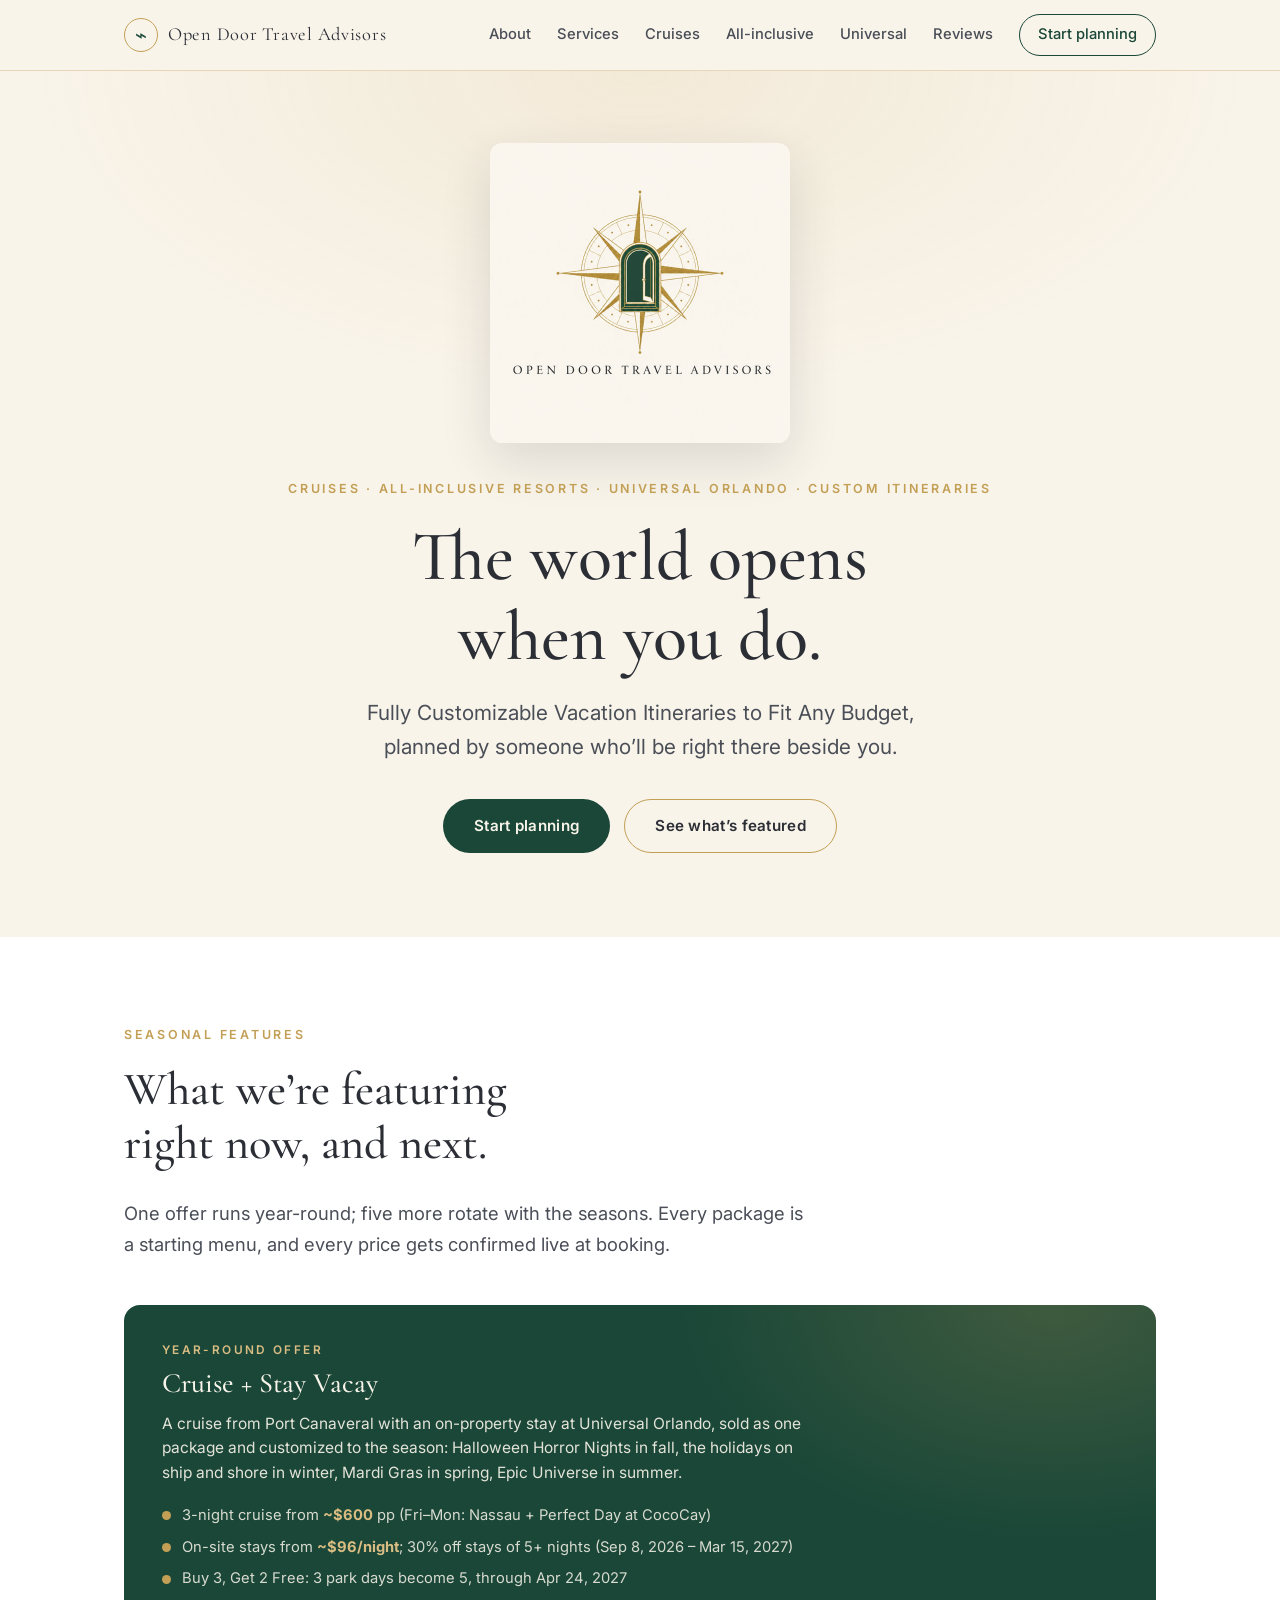
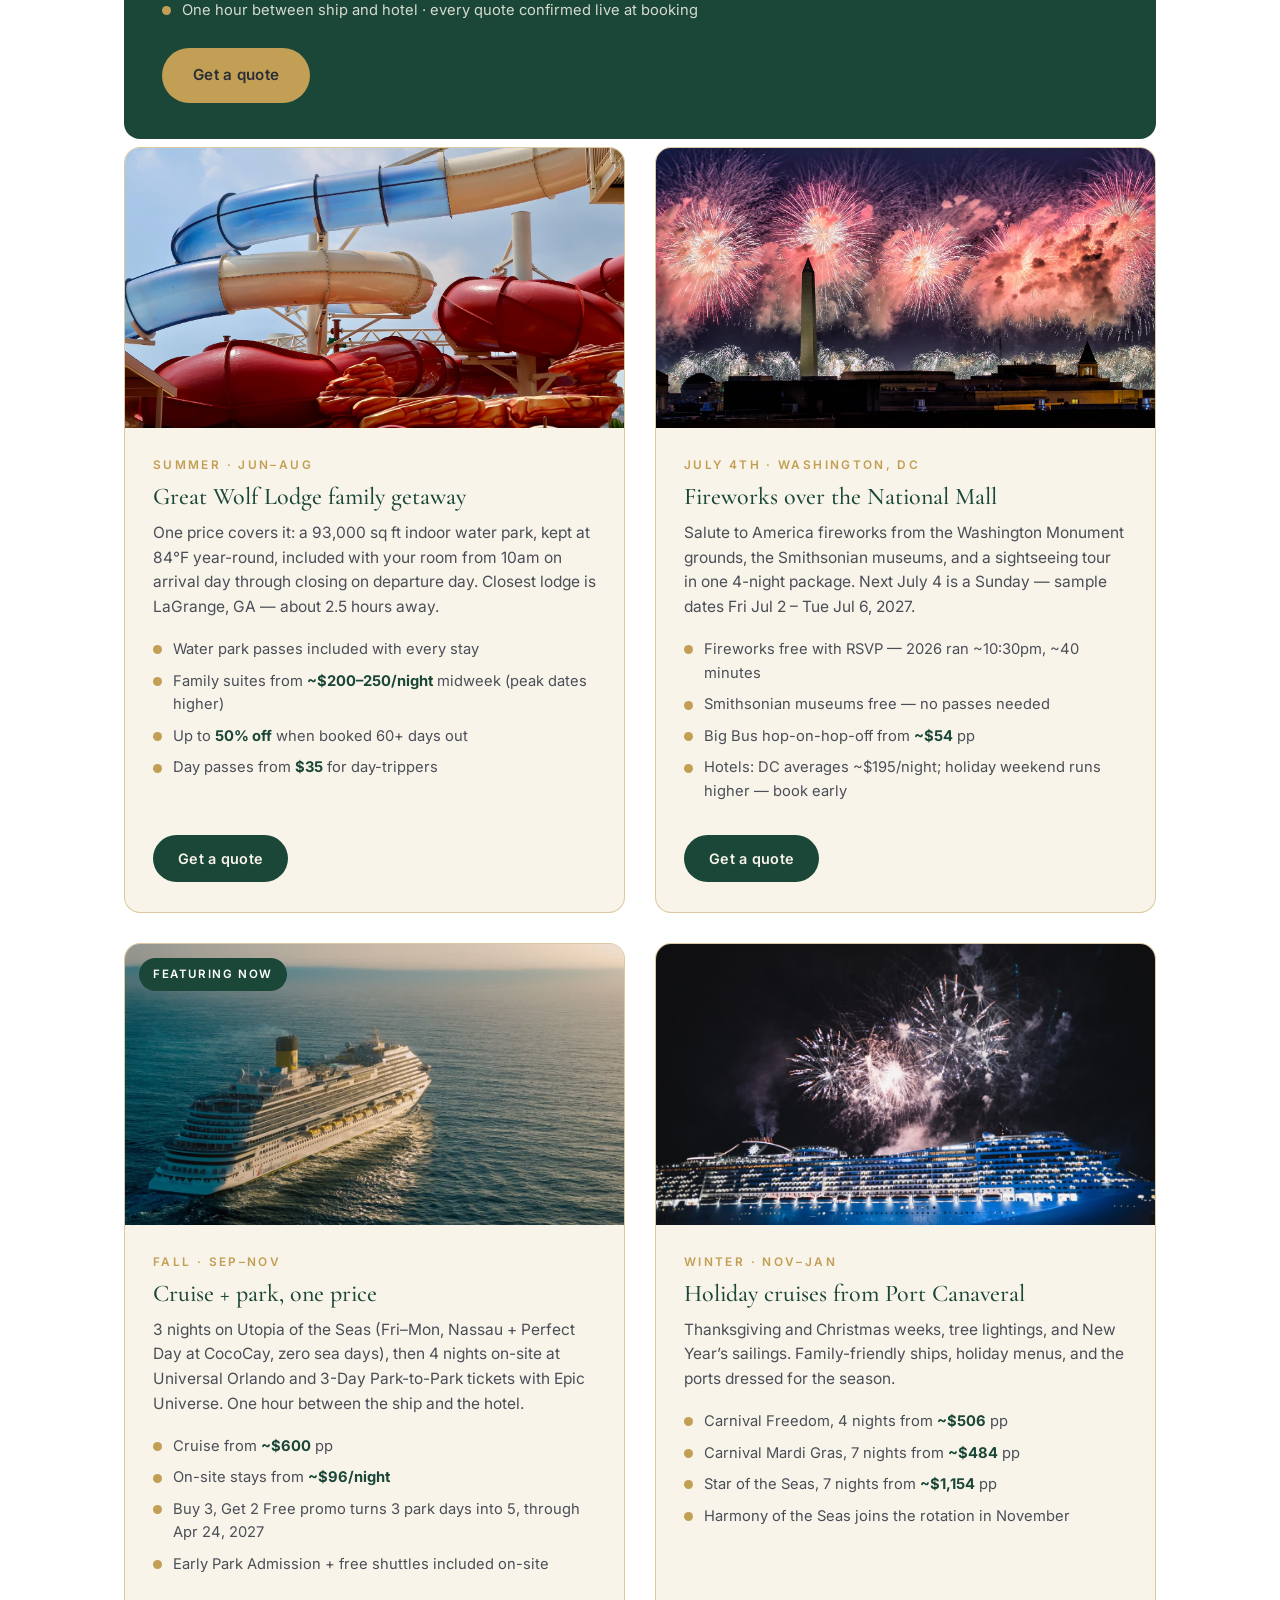
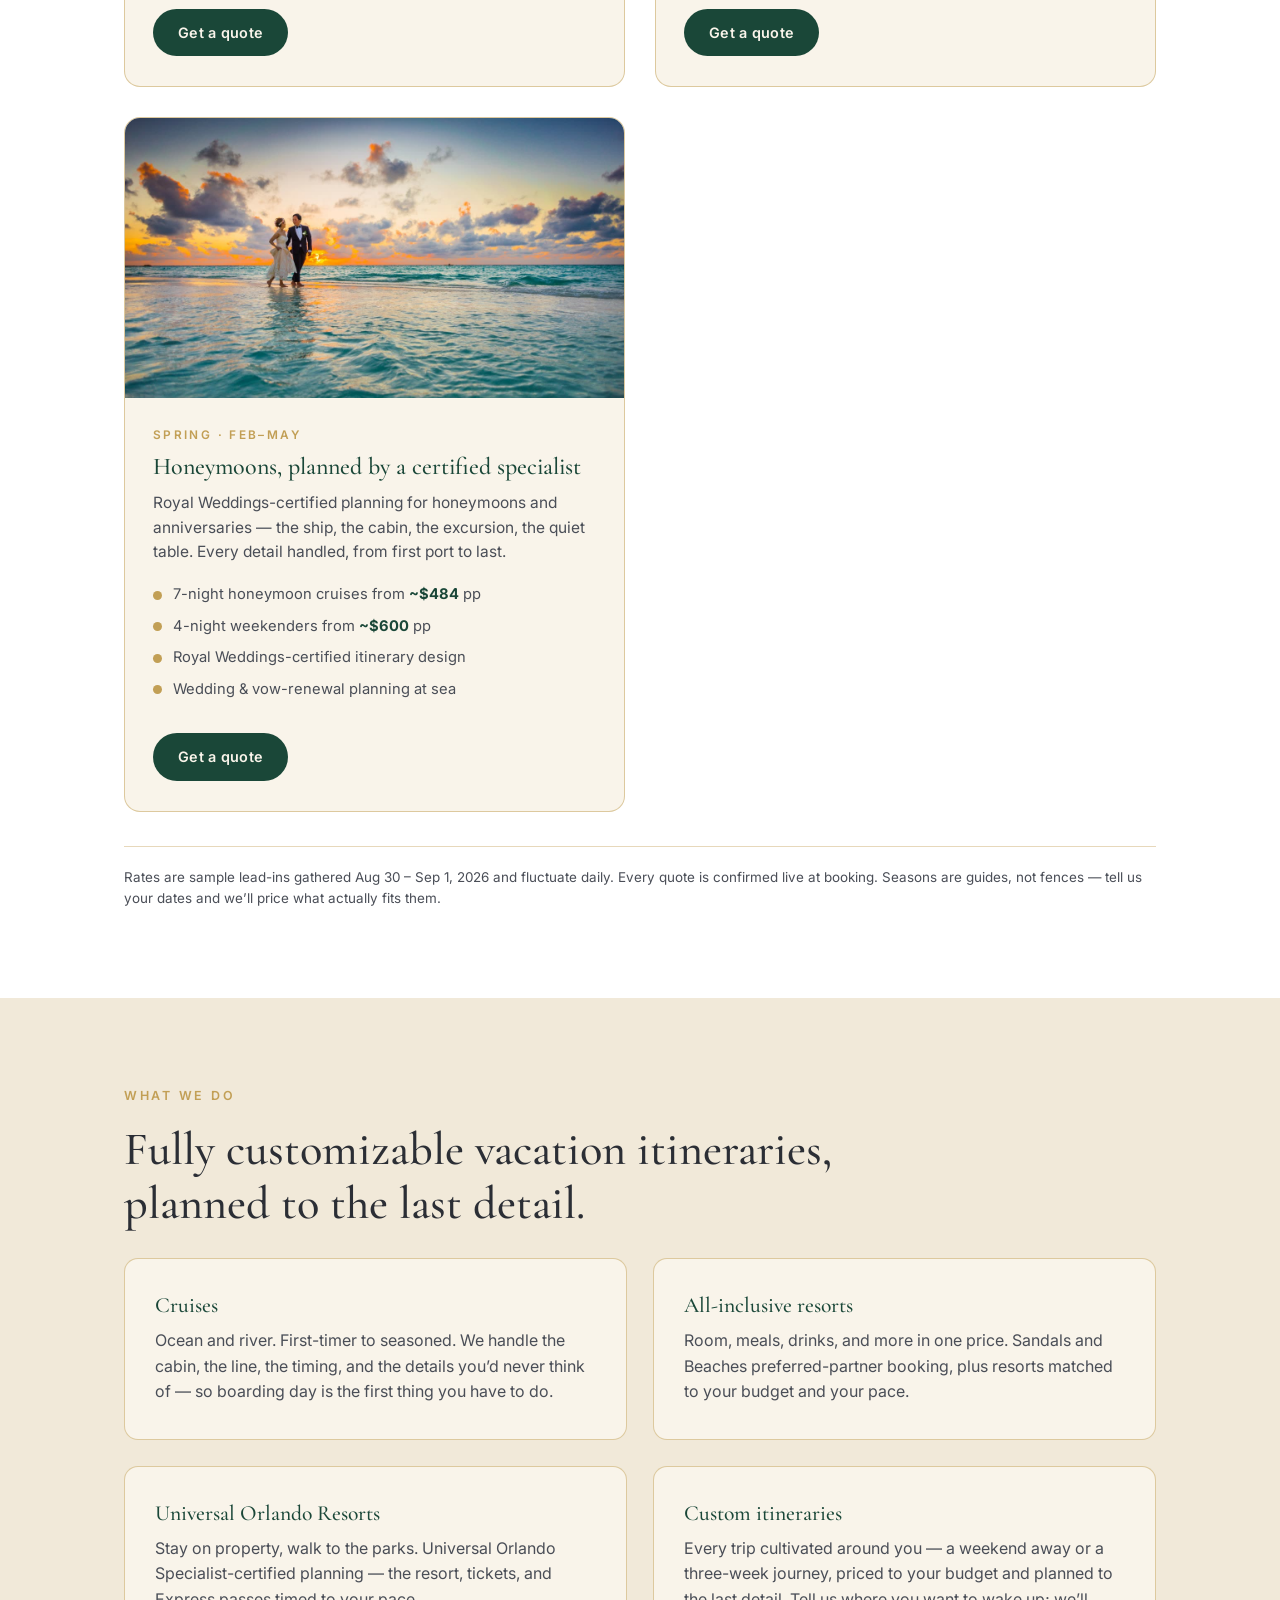
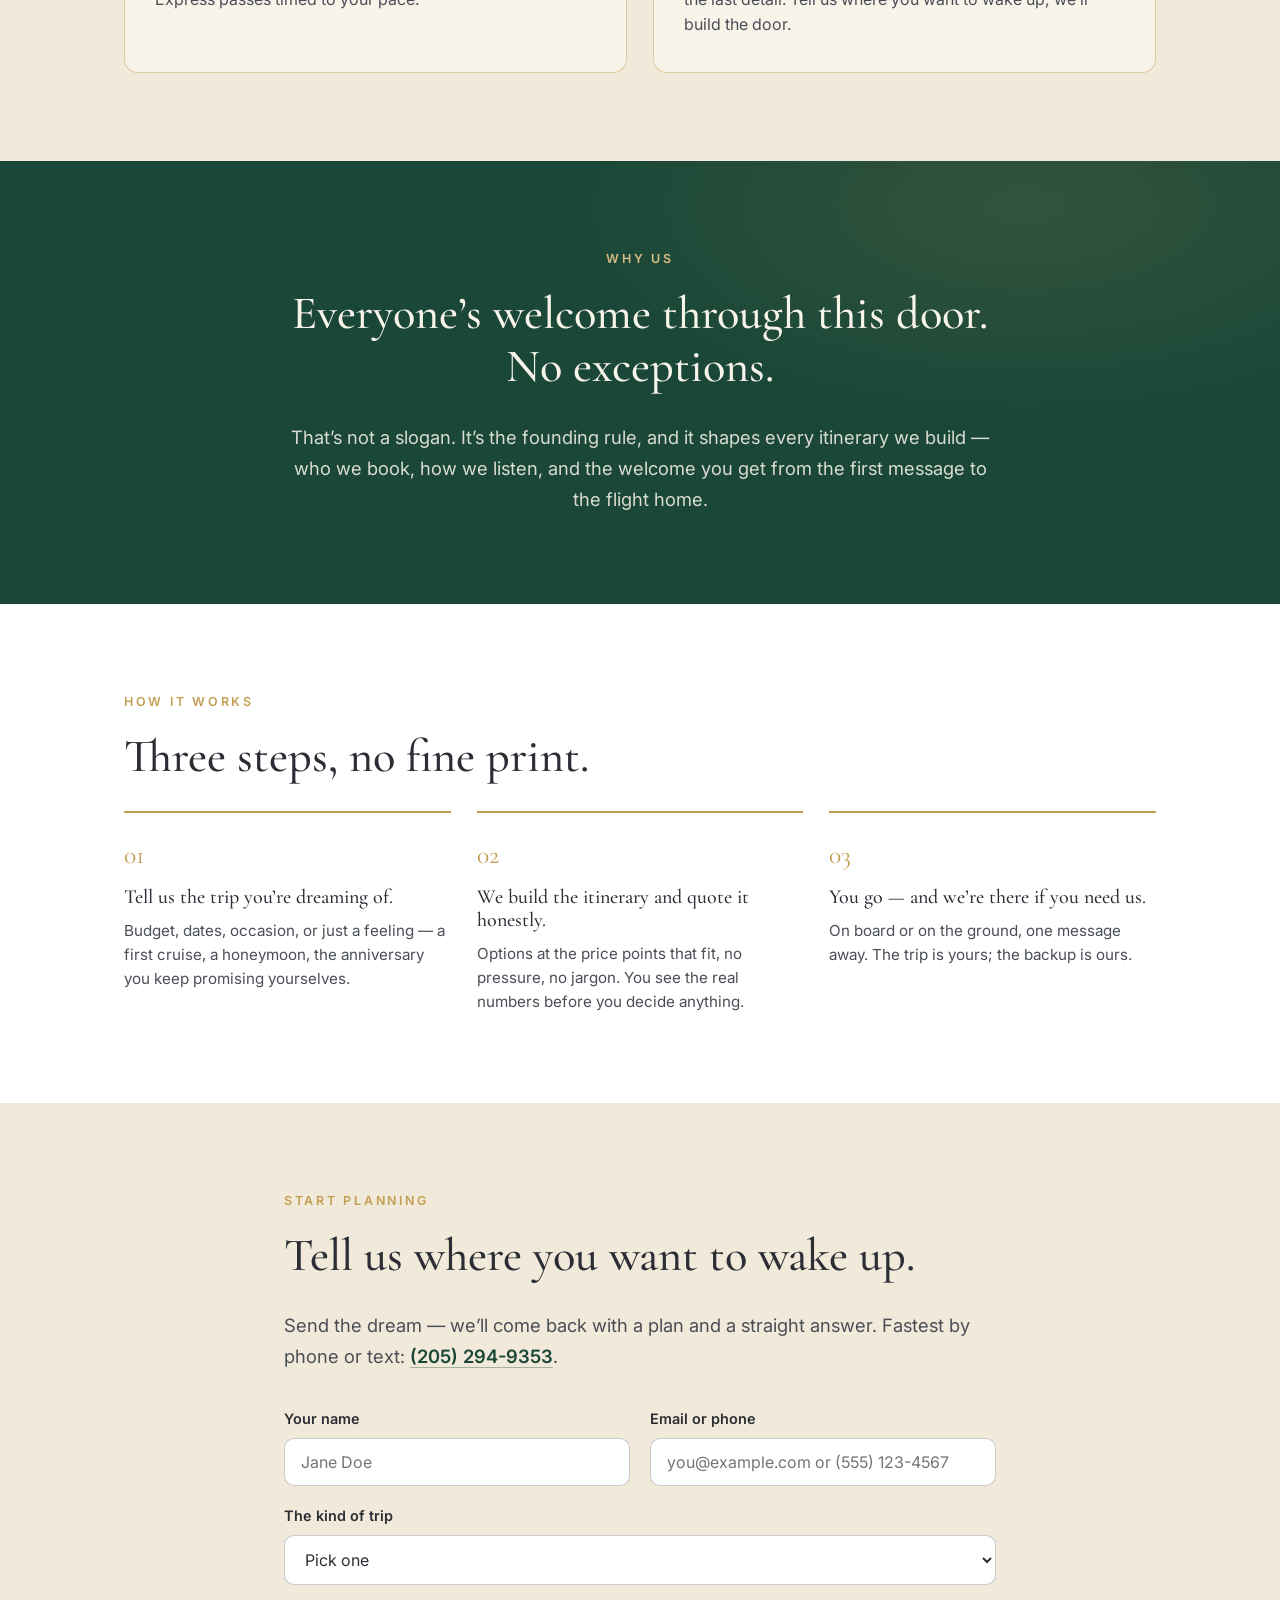
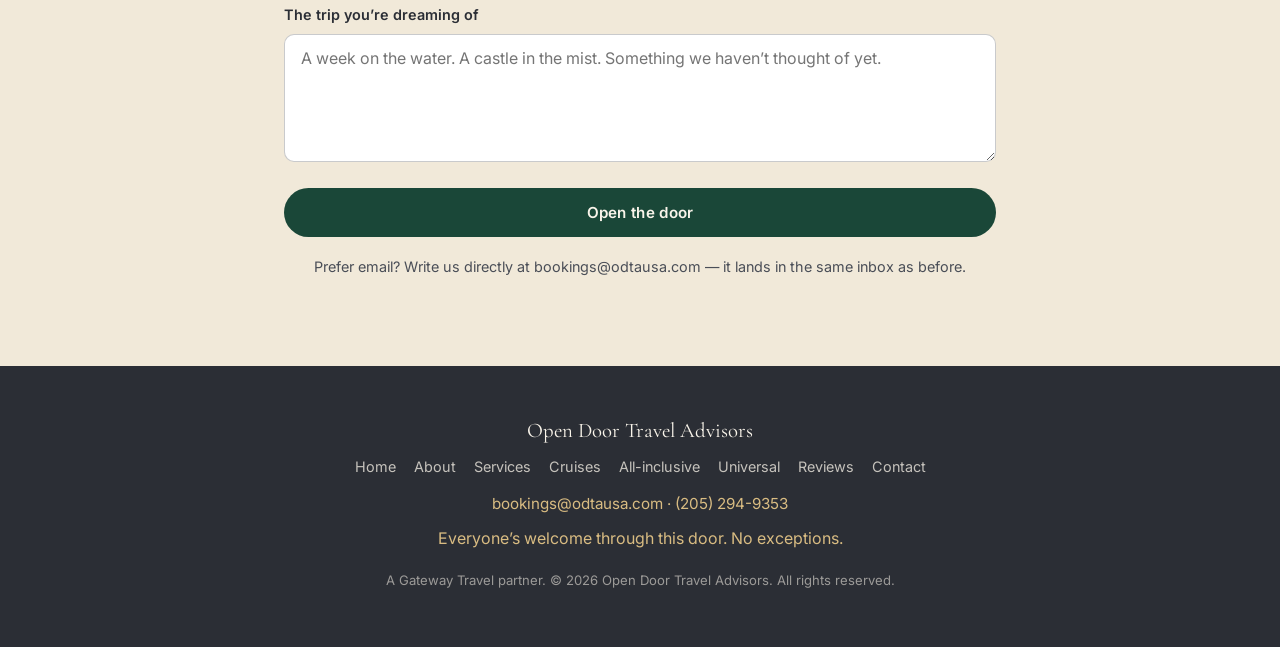
==== commit 7468b737: "Add files via upload" ====
--- a/index.html
+++ b/index.html
@@ -238,7 +238,10 @@
         <p class="eyebrow">Start planning</p>
         <h2>Tell us where you want to wake up.</h2>
         <p class="lead">Send the dream &mdash; we&rsquo;ll come back with a plan and a straight answer. Fastest by phone or text: <a class="contact-link" href="tel:+12052949353">(205) 294-9353</a>.</p>
-        <form class="contact-form" action="mailto:bookings@odtausa.com" method="post" enctype="text/plain">
+        <form class="contact-form" action="https://formspree.io/f/xvkoaovl" method="post">
+          <input type="hidden" name="_subject" value="New website inquiry &mdash; odtausa.com" />
+          <input type="hidden" name="_next" value="https://odtausa.com/index.html#contact" />
+          <input type="text" name="_gotcha" style="display:none" tabindex="-1" autocomplete="off" aria-hidden="true" />
           <div class="field-row">
             <label>Your name
               <input type="text" name="name" placeholder="Jane Doe" required />
@@ -247,6 +250,15 @@
               <input type="text" name="contact" placeholder="you@example.com or (555) 123-4567" required />
             </label>
           </div>
+          <label>The kind of trip
+            <select name="trip_type" required>
+              <option value="" selected disabled>Pick one</option>
+              <option>Cruise</option>
+              <option>All-inclusive resort</option>
+              <option>Universal Orlando</option>
+              <option>Custom itinerary</option>
+            </select>
+          </label>
           <label>The trip you&rsquo;re dreaming of
             <textarea name="dream" rows="5" placeholder="A week on the water. A castle in the mist. Something we haven&rsquo;t thought of yet." required></textarea>
           </label>
--- a/styles.css
+++ b/styles.css
@@ -228,6 +228,7 @@
   color: var(--charcoal);
 }
 .contact-form input,
+.contact-form select,
 .contact-form textarea {
   display: block;
   width: 100%;
@@ -242,6 +243,7 @@
   transition: border-color 0.2s;
 }
 .contact-form input:focus,
+.contact-form select:focus,
 .contact-form textarea:focus {
   outline: none;
   border-color: var(--gold);
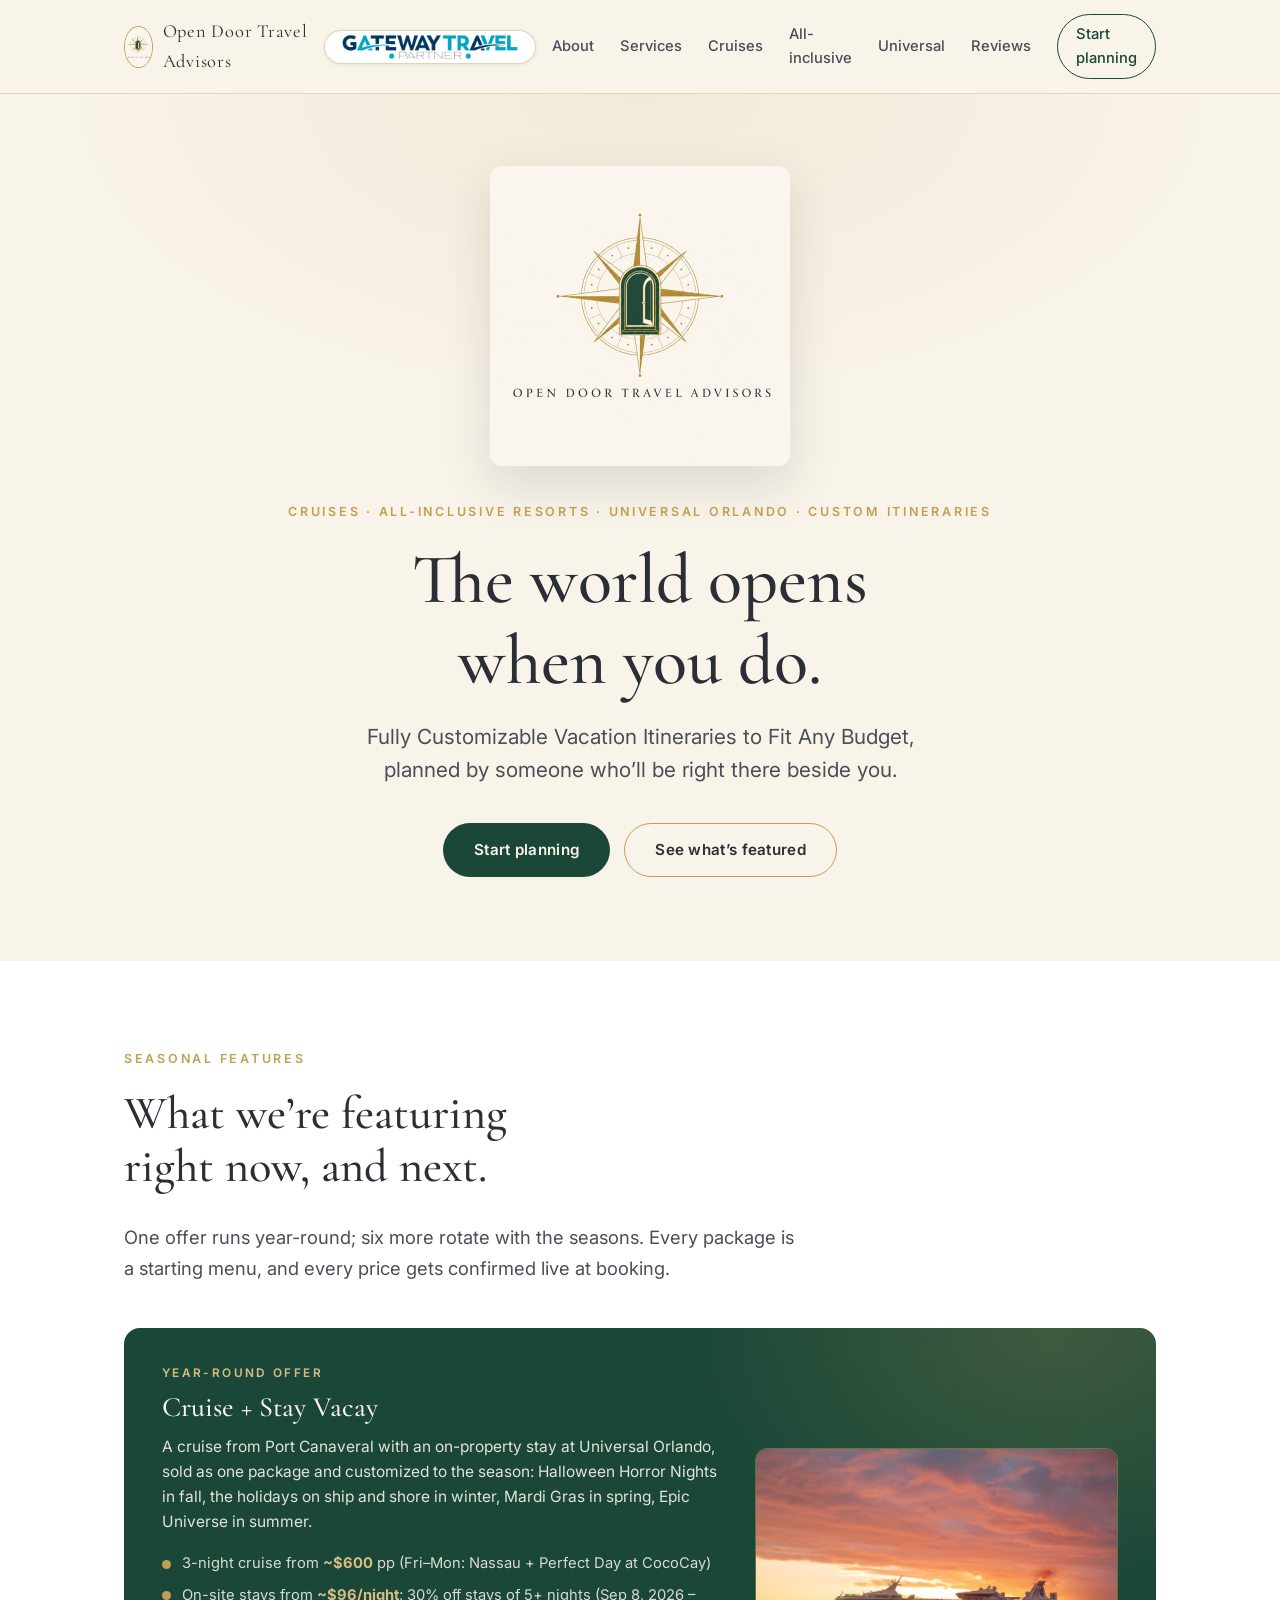
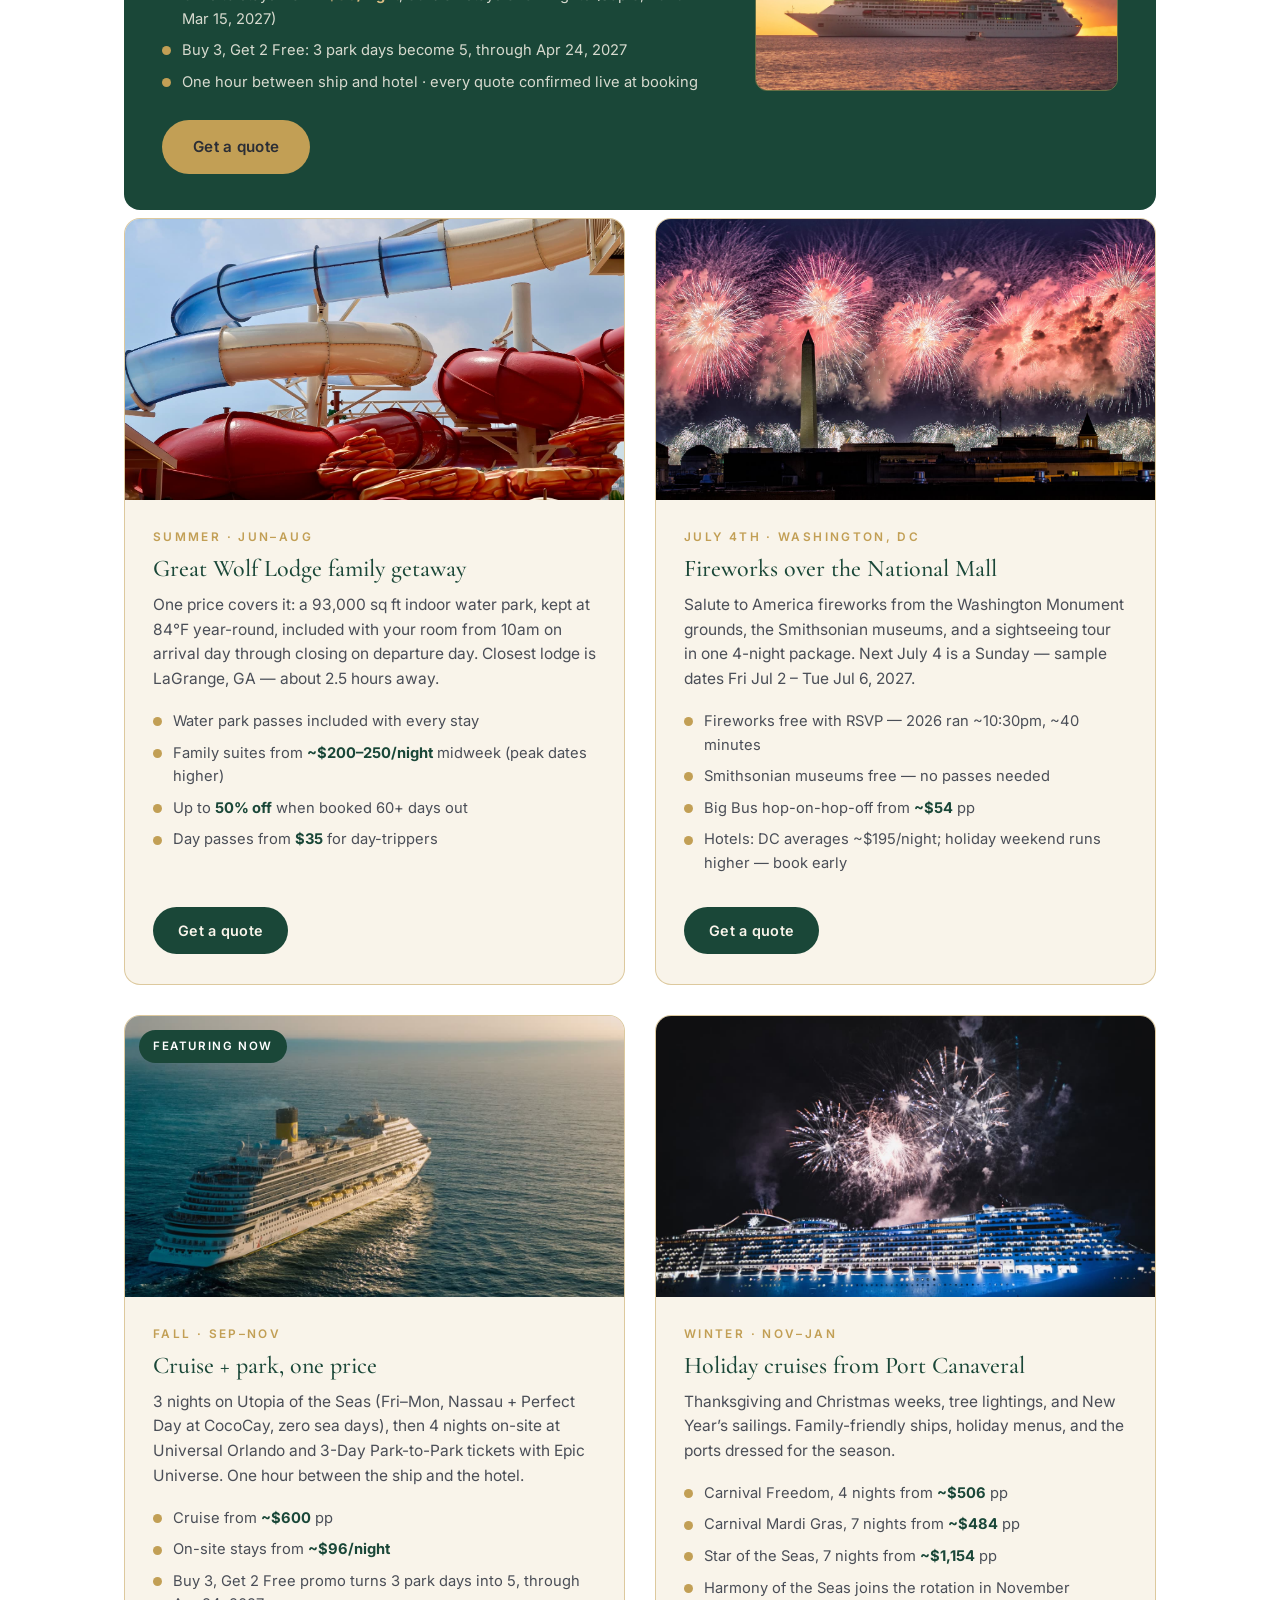
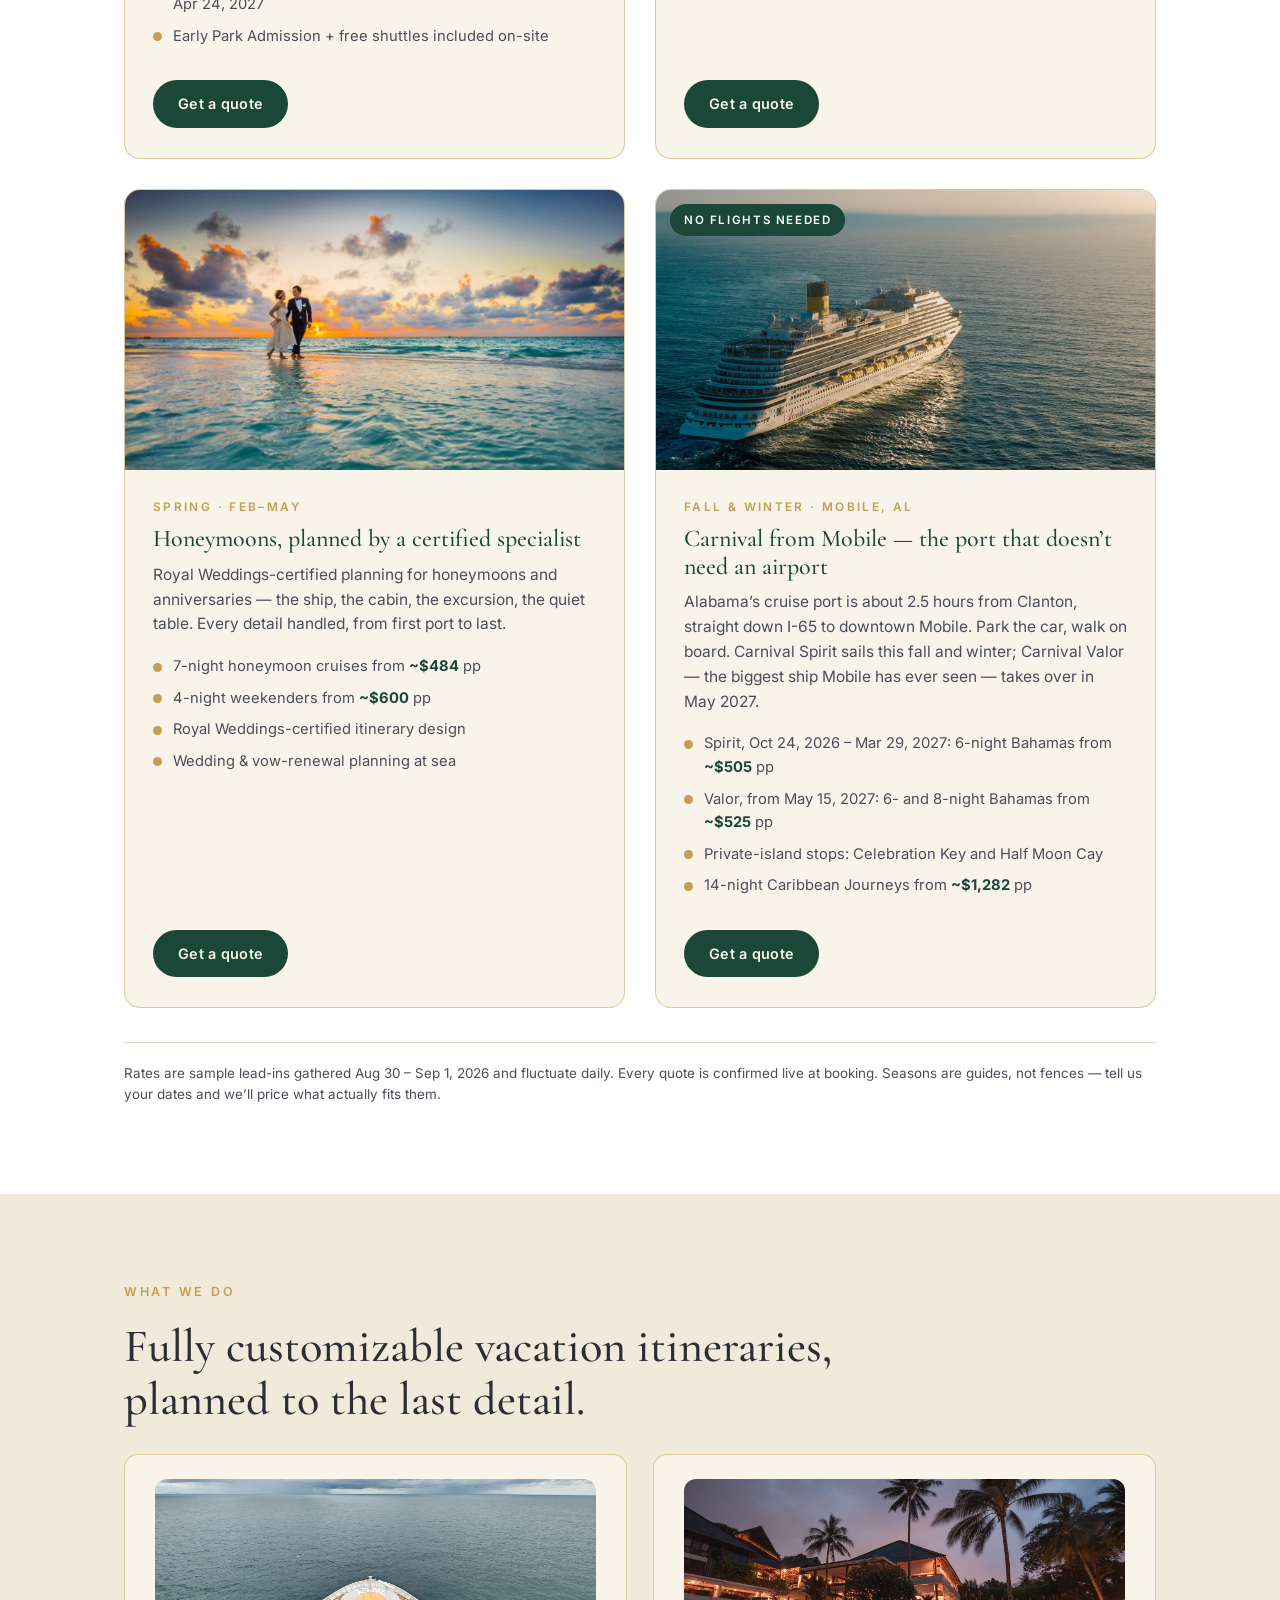
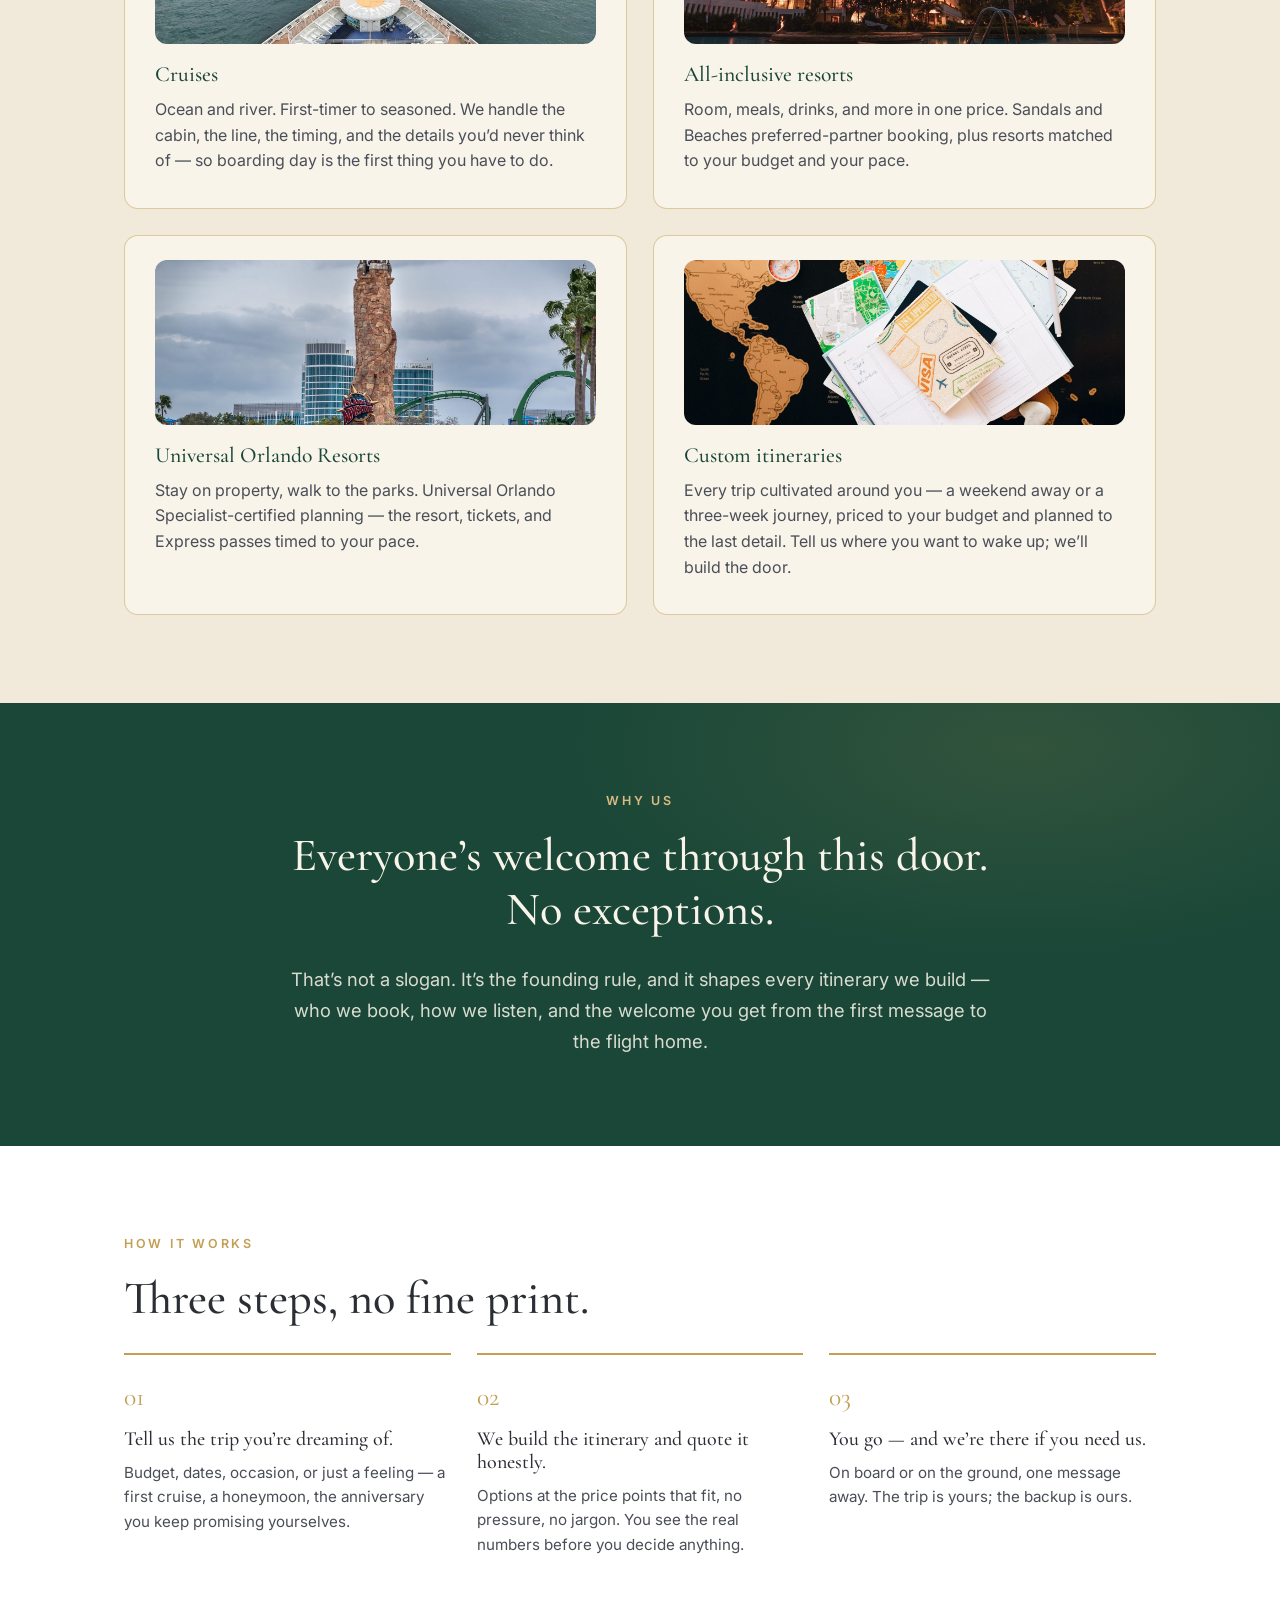
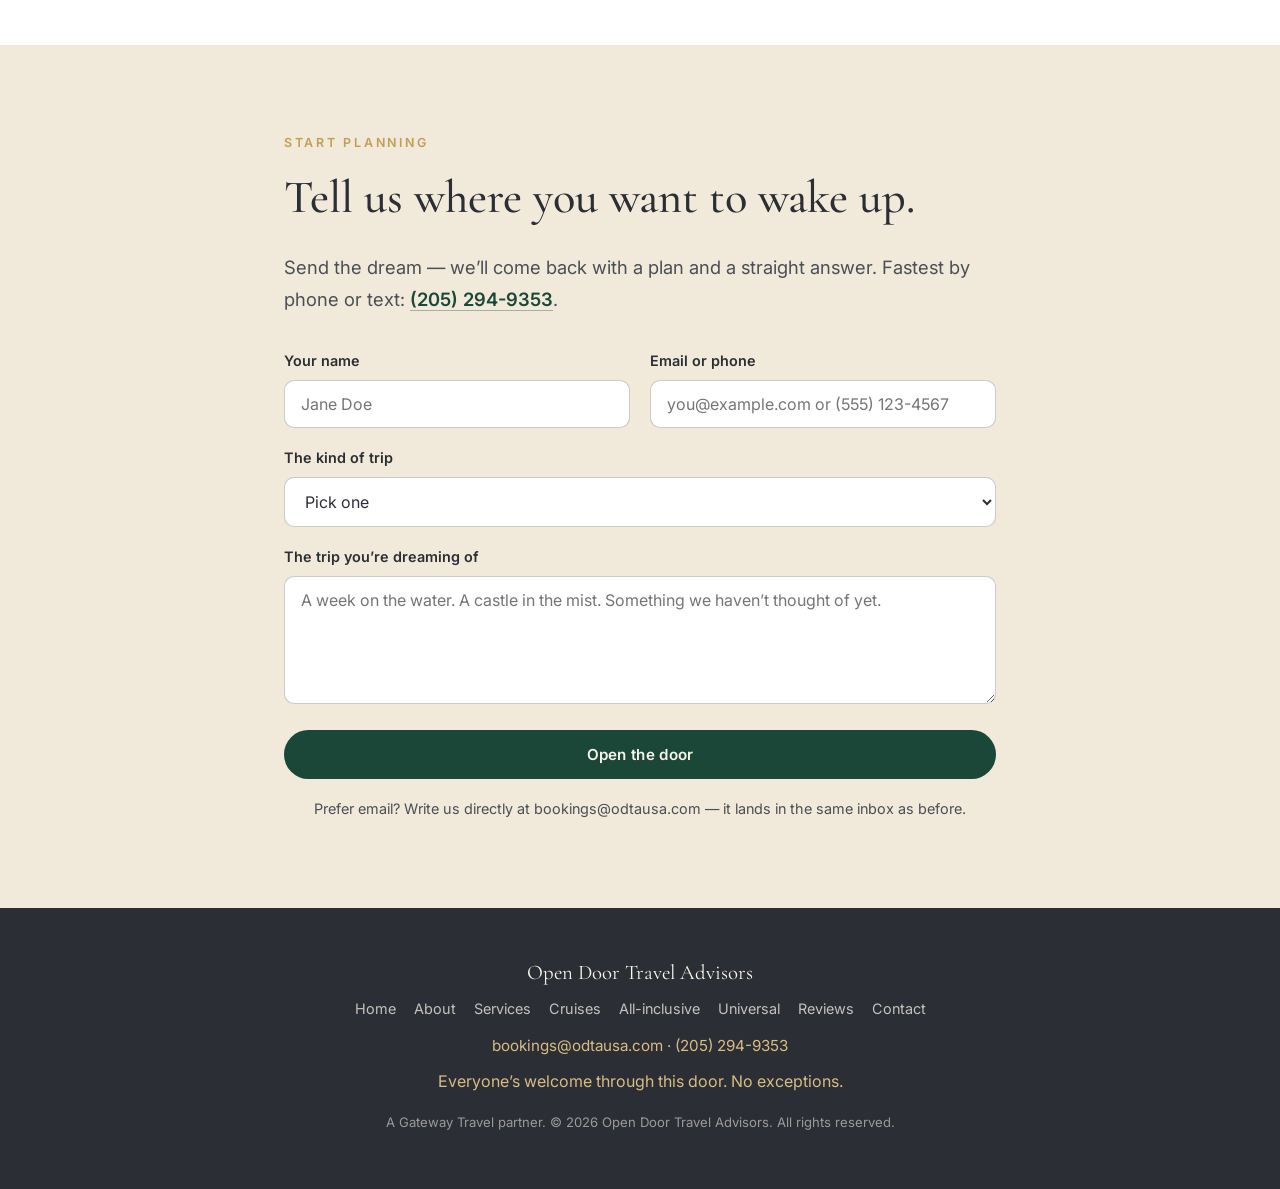
==== commit 633f52d6: "Add files via upload" ====
--- a/index.html
+++ b/index.html
@@ -14,15 +14,50 @@
   <link rel="preconnect" href="https://fonts.gstatic.com" crossorigin />
   <link href="https://fonts.googleapis.com/css2?family=Cormorant+Garamond:ital,wght@0,400;0,500;0,600;1,400&family=Inter:wght@400;500;600&display=swap" rel="stylesheet" />
   <link rel="stylesheet" href="styles.css" />
+  <!-- Google Analytics 4 -->
+  <script async src="https://www.googletagmanager.com/gtag/js?id=G-C7EV8BQ2J8"></script>
+  <script>
+    window.dataLayer = window.dataLayer || [];
+    function gtag(){dataLayer.push(arguments);}
+    gtag('js', new Date());
+    gtag('config', 'G-C7EV8BQ2J8');
+    document.addEventListener('submit', function (e) {
+      if (e.target && e.target.matches && e.target.matches('form')) {
+        gtag('event', 'generate_lead', { event_category: 'form', event_label: 'contact_form' });
+      }
+    });
+  </script>
+<script type="application/ld+json">
+{
+  "@context": "https://schema.org",
+  "@type": "TravelAgency",
+  "name": "Open Door Travel Advisors",
+  "description": "Fully customizable vacation itineraries to fit any budget: cruises, all-inclusive resorts, Universal Orlando, and custom trips. Everyone's welcome through this door. A Gateway Travel partner.",
+  "url": "https://odtausa.com",
+  "logo": "https://odtausa.com/logo_emerald.jpg",
+  "email": "bookings@odtausa.com",
+  "telephone": "+1-205-294-9353",
+  "priceRange": "$$",
+  "areaServed": [
+    "Clanton",
+    "Chilton County",
+    "Alabama",
+    "United States"
+  ]
+}
+</script>
 </head>
 <body>
 
   <header class="site-header">
     <div class="wrap header-inner">
       <a class="brand" href="index.html">
-        <span class="brand-glyph" aria-hidden="true">⌁</span>
+        <span class="brand-glyph" aria-hidden="true"><img src="logo_emerald.jpg" alt="" /></span>
         <span class="brand-name">Open Door Travel Advisors</span>
       </a>
+      <span class="gateway-badge">
+        <img src="gateway_logo.png" alt="Gateway Travel Partner" width="1000" height="188" />
+      </span>
       <input type="checkbox" id="nav-toggle" class="nav-toggle" />
       <label for="nav-toggle" class="nav-burger" aria-label="Menu"></label>
       <nav class="site-nav" aria-label="Main">
@@ -58,9 +93,10 @@
       <div class="wrap">
         <p class="eyebrow">Seasonal features</p>
         <h2>What we&rsquo;re featuring<br />right now, and next.</h2>
-        <p class="lead seasonal-lead">One offer runs year-round; five more rotate with the seasons. Every package is a starting menu, and every price gets confirmed live at booking.</p>
-
-        <article class="yearband">
+        <p class="lead seasonal-lead">One offer runs year-round; six more rotate with the seasons. Every package is a starting menu, and every price gets confirmed live at booking.</p>
+
+        <article class="yearband with-photo">
+          <div class="yearband-copy">
           <p class="yearband-kicker">Year-round offer</p>
           <h3>Cruise + Stay Vacay</h3>
           <p class="yearband-desc">A cruise from Port Canaveral with an on-property stay at Universal Orlando, sold as one package and customized to the season: Halloween Horror Nights in fall, the holidays on ship and shore in winter, Mardi Gras in spring, Epic Universe in summer.</p>
@@ -71,6 +107,10 @@
             <li>One hour between ship and hotel &middot; every quote confirmed live at booking</li>
           </ul>
           <a class="btn btn-gold" href="#contact">Get a quote</a>
+          </div>
+          <div class="yearband-media">
+            <img src="cruise_sunset.jpg" alt="Cruise ship at golden hour" loading="lazy" />
+          </div>
         </article>
 
         <div class="season-grid">
@@ -161,6 +201,25 @@
                 <li>4-night weekenders from <strong>~$600</strong> pp</li>
                 <li>Royal Weddings-certified itinerary design</li>
                 <li>Wedding &amp; vow-renewal planning at sea</li>
+              </ul>
+              <a class="btn btn-primary btn-sm" href="#contact">Get a quote</a>
+            </div>
+          </article>
+
+          <article class="season-card">
+            <div class="season-img">
+              <img src="cruise_sailing.jpg" alt="Cruise ship sailing at sunset" loading="lazy" />
+              <span class="season-tag tag-now">No flights needed</span>
+            </div>
+            <div class="season-body">
+              <p class="season-label">Fall &amp; winter &middot; Mobile, AL</p>
+              <h3>Carnival from Mobile &mdash; the port that doesn&rsquo;t need an airport</h3>
+              <p class="season-desc">Alabama&rsquo;s cruise port is about 2.5 hours from Clanton, straight down I-65 to downtown Mobile. Park the car, walk on board. Carnival Spirit sails this fall and winter; Carnival Valor &mdash; the biggest ship Mobile has ever seen &mdash; takes over in May 2027.</p>
+              <ul class="season-facts">
+                <li>Spirit, Oct 24, 2026 &ndash; Mar 29, 2027: 6-night Bahamas from <strong>~$505</strong> pp</li>
+                <li>Valor, from May 15, 2027: 6- and 8-night Bahamas from <strong>~$525</strong> pp</li>
+                <li>Private-island stops: Celebration Key and Half Moon Cay</li>
+                <li>14-night Caribbean Journeys from <strong>~$1,282</strong> pp</li>
               </ul>
               <a class="btn btn-primary btn-sm" href="#contact">Get a quote</a>
             </div>
@@ -179,18 +238,22 @@
         <h2>Fully customizable vacation itineraries,<br />planned to the last detail.</h2>
         <div class="cards">
           <article class="card">
+            <div class="card-img"><img src="ship_bow.jpg" alt="Bow of a cruise ship at sea" loading="lazy" /></div>
             <h3>Cruises</h3>
             <p>Ocean and river. First-timer to seasoned. We handle the cabin, the line, the timing, and the details you&rsquo;d never think of &mdash; so boarding day is the first thing you have to do.</p>
           </article>
           <article class="card">
+            <div class="card-img"><img src="resort_pool.jpg" alt="Resort pool at dusk" loading="lazy" /></div>
             <h3>All-inclusive resorts</h3>
             <p>Room, meals, drinks, and more in one price. Sandals and Beaches preferred-partner booking, plus resorts matched to your budget and your pace.</p>
           </article>
           <article class="card">
+            <div class="card-img"><img src="universal_ioa.jpg" alt="Islands of Adventure at Universal Orlando" loading="lazy" /></div>
             <h3>Universal Orlando Resorts</h3>
             <p>Stay on property, walk to the parks. Universal Orlando Specialist-certified planning &mdash; the resort, tickets, and Express passes timed to your pace.</p>
           </article>
           <article class="card">
+            <div class="card-img"><img src="planning.jpg" alt="Travel planning with map and compass" loading="lazy" /></div>
             <h3>Custom itineraries</h3>
             <p>Every trip cultivated around you &mdash; a weekend away or a three-week journey, priced to your budget and planned to the last detail. Tell us where you want to wake up; we&rsquo;ll build the door.</p>
           </article>
@@ -257,6 +320,7 @@
               <option>All-inclusive resort</option>
               <option>Universal Orlando</option>
               <option>Custom itinerary</option>
+              <option>Cruise from Mobile, AL (Carnival)</option>
             </select>
           </label>
           <label>The trip you&rsquo;re dreaming of
--- a/styles.css
+++ b/styles.css
@@ -78,12 +78,19 @@
   display: inline-flex;
   align-items: center;
   justify-content: center;
-  width: 34px;
-  height: 34px;
+  width: 42px;
+  height: 42px;
   border: 1.5px solid var(--gold);
   border-radius: 50%;
   color: var(--emerald);
   font-size: 1.25rem;
+  overflow: hidden;
+}
+.brand-glyph img {
+  width: 100%;
+  height: 100%;
+  object-fit: cover;
+  display: block;
 }
 .brand-name {
   font-family: var(--serif);
@@ -110,6 +117,23 @@
   padding: 8px 18px;
 }
 .nav-cta:hover { background: var(--emerald); color: var(--cream) !important; }
+
+
+.gateway-badge {
+  display: inline-flex;
+  align-items: center;
+  padding: 4px 14px;
+  background: #ffffff;
+  border: 1px solid rgba(194, 159, 85, 0.45);
+  border-radius: 999px;
+  box-shadow: 0 1px 4px rgba(43, 46, 53, 0.08);
+  flex-shrink: 0;
+}
+.gateway-badge img {
+  display: block;
+  height: 34px;
+  width: auto;
+}
 
 /* ---------- Hero ---------- */
 .hero {
@@ -187,6 +211,18 @@
   border-radius: 14px;
   padding: 34px 30px;
   background: var(--cream);
+}
+.card { overflow: hidden; }
+.card-img {
+  border-radius: 12px;
+  overflow: hidden;
+  margin: -10px 0 18px;
+}
+.card-img img {
+  width: 100%;
+  height: 165px;
+  object-fit: cover;
+  display: block;
 }
 .card h3 { color: var(--emerald); }
 .card p { margin-bottom: 0; }
@@ -305,6 +341,12 @@
   .nav-cta { padding: 8px 18px; }
   .hero { padding: 56px 0 64px; }
 }
+  .gateway-badge { padding: 3px 12px; }
+  .gateway-badge img { height: 26px; }
+  @media (max-width: 560px) {
+    .brand-name { display: none; }
+  }
+
 
 /* ---------- Seasonal features (v2) ---------- */
 .seasonal-lead { max-width: 680px; margin-bottom: 44px; }
@@ -407,6 +449,19 @@
   color: var(--cream);
   padding: 36px 38px;
 }
+.yearband.with-photo { display: flex; gap: 36px; align-items: center; }
+.yearband.with-photo .yearband-copy { flex: 1 1 auto; }
+.yearband-media {
+  flex: 0 0 38%;
+  border-radius: 12px;
+  overflow: hidden;
+  border: 1px solid rgba(194, 159, 85, 0.45);
+}
+.yearband-media img { width: 100%; display: block; }
+@media (max-width: 820px) {
+  .yearband.with-photo { flex-direction: column; }
+  .yearband-media { flex: 0 0 auto; width: 100%; }
+}
 .yearband-kicker {
   font-size: 0.74rem;
   font-weight: 600;
@@ -452,6 +507,89 @@
 }
 .btn-gold:hover { background: var(--gold-soft); color: var(--charcoal); }
 
+.drive-banner {
+  display: flex;
+  align-items: center;
+  gap: 28px;
+  margin: 34px 0 8px;
+  border-radius: 16px;
+  background:
+    radial-gradient(ellipse 60% 90% at 10% 0%, rgba(194, 159, 85, 0.22), transparent 60%),
+    var(--emerald);
+  color: var(--cream);
+  padding: 30px 34px;
+}
+.drive-banner-photo {
+  flex: 0 0 34%;
+  border-radius: 12px;
+  overflow: hidden;
+  border: 1px solid rgba(194, 159, 85, 0.45);
+}
+.drive-banner-photo img { width: 100%; display: block; }
+.drive-banner h3 {
+  color: var(--cream);
+  font-size: 1.6rem;
+  margin-bottom: 10px;
+}
+.drive-banner p { color: rgba(249, 244, 234, 0.92); font-size: 0.97rem; margin: 0; }
+.drive-banner strong { color: var(--gold-soft); }
+@media (max-width: 820px) {
+  .drive-banner { flex-direction: column; text-align: center; }
+  .drive-banner-photo { flex: 0 0 auto; width: 100%; }
+}
+.itinerary-table {
+  width: 100%;
+  border-collapse: collapse;
+  margin: 20px 0 6px;
+  font-size: 0.92rem;
+  background: var(--cream);
+  border-radius: 12px;
+  overflow: hidden;
+  border: 1px solid rgba(194, 159, 85, 0.5);
+}
+.itinerary-table th {
+  background: var(--emerald);
+  color: var(--cream);
+  text-align: left;
+  padding: 12px 14px;
+  font-size: 0.78rem;
+  font-weight: 600;
+  letter-spacing: 0.08em;
+  text-transform: uppercase;
+}
+.itinerary-table td {
+  padding: 11px 14px;
+  border-top: 1px solid rgba(194, 159, 85, 0.3);
+  vertical-align: top;
+}
+.itinerary-table tr:nth-child(even) td { background: rgba(194, 159, 85, 0.06); }
+.itinerary-table td.price { color: var(--emerald); font-weight: 600; white-space: nowrap; }
+.mobile-note {
+  margin-top: 22px;
+  font-size: 0.84rem;
+  color: var(--charcoal-soft);
+  border-left: 3px solid var(--gold);
+  padding-left: 14px;
+}
+.ship-head {
+  display: flex;
+  align-items: center;
+  gap: 18px;
+  margin: 30px 0 4px;
+}
+.ship-head img {
+  width: 120px;
+  height: 84px;
+  object-fit: cover;
+  border-radius: 10px;
+  border: 1px solid rgba(194, 159, 85, 0.5);
+}
+.ship-head h3 { margin: 0; }
+.ship-head p { margin: 2px 0 0; font-size: 0.88rem; color: var(--charcoal-soft); }
+@media (max-width: 820px) {
+  .ship-head { flex-direction: column; align-items: flex-start; }
+  .ship-head img { width: 100%; height: 150px; }
+}
 .season-disclaimer {
   margin-top: 34px;
   font-size: 0.84rem;
@@ -480,6 +618,36 @@
   background:
     radial-gradient(ellipse 70% 55% at 50% 0%, rgba(194, 159, 85, 0.12), transparent 70%),
     var(--cream);
+}
+.page-hero.with-photo {
+  text-align: left;
+}
+.page-hero.with-photo .wrap {
+  display: flex;
+  align-items: center;
+  gap: 44px;
+}
+.hero-photo {
+  flex: 0 0 44%;
+  border-radius: 14px;
+  overflow: hidden;
+  border: 1px solid rgba(194, 159, 85, 0.5);
+  box-shadow: 0 18px 40px rgba(23, 32, 29, 0.18);
+}
+.hero-photo img {
+  width: 100%;
+  display: block;
+}
+.hero-text { flex: 1 1 auto; }
+.hero-text .page-lead { margin: 0; }
+@media (max-width: 820px) {
+  .page-hero.with-photo .wrap {
+    flex-direction: column;
+    gap: 28px;
+    text-align: center;
+  }
+  .hero-photo { flex: 0 0 auto; width: 100%; }
+  .hero-text .page-lead { margin: 0 auto; }
 }
 .page-hero h1 { margin-bottom: 18px; }
 .page-lead { max-width: 640px; margin: 0 auto; }
